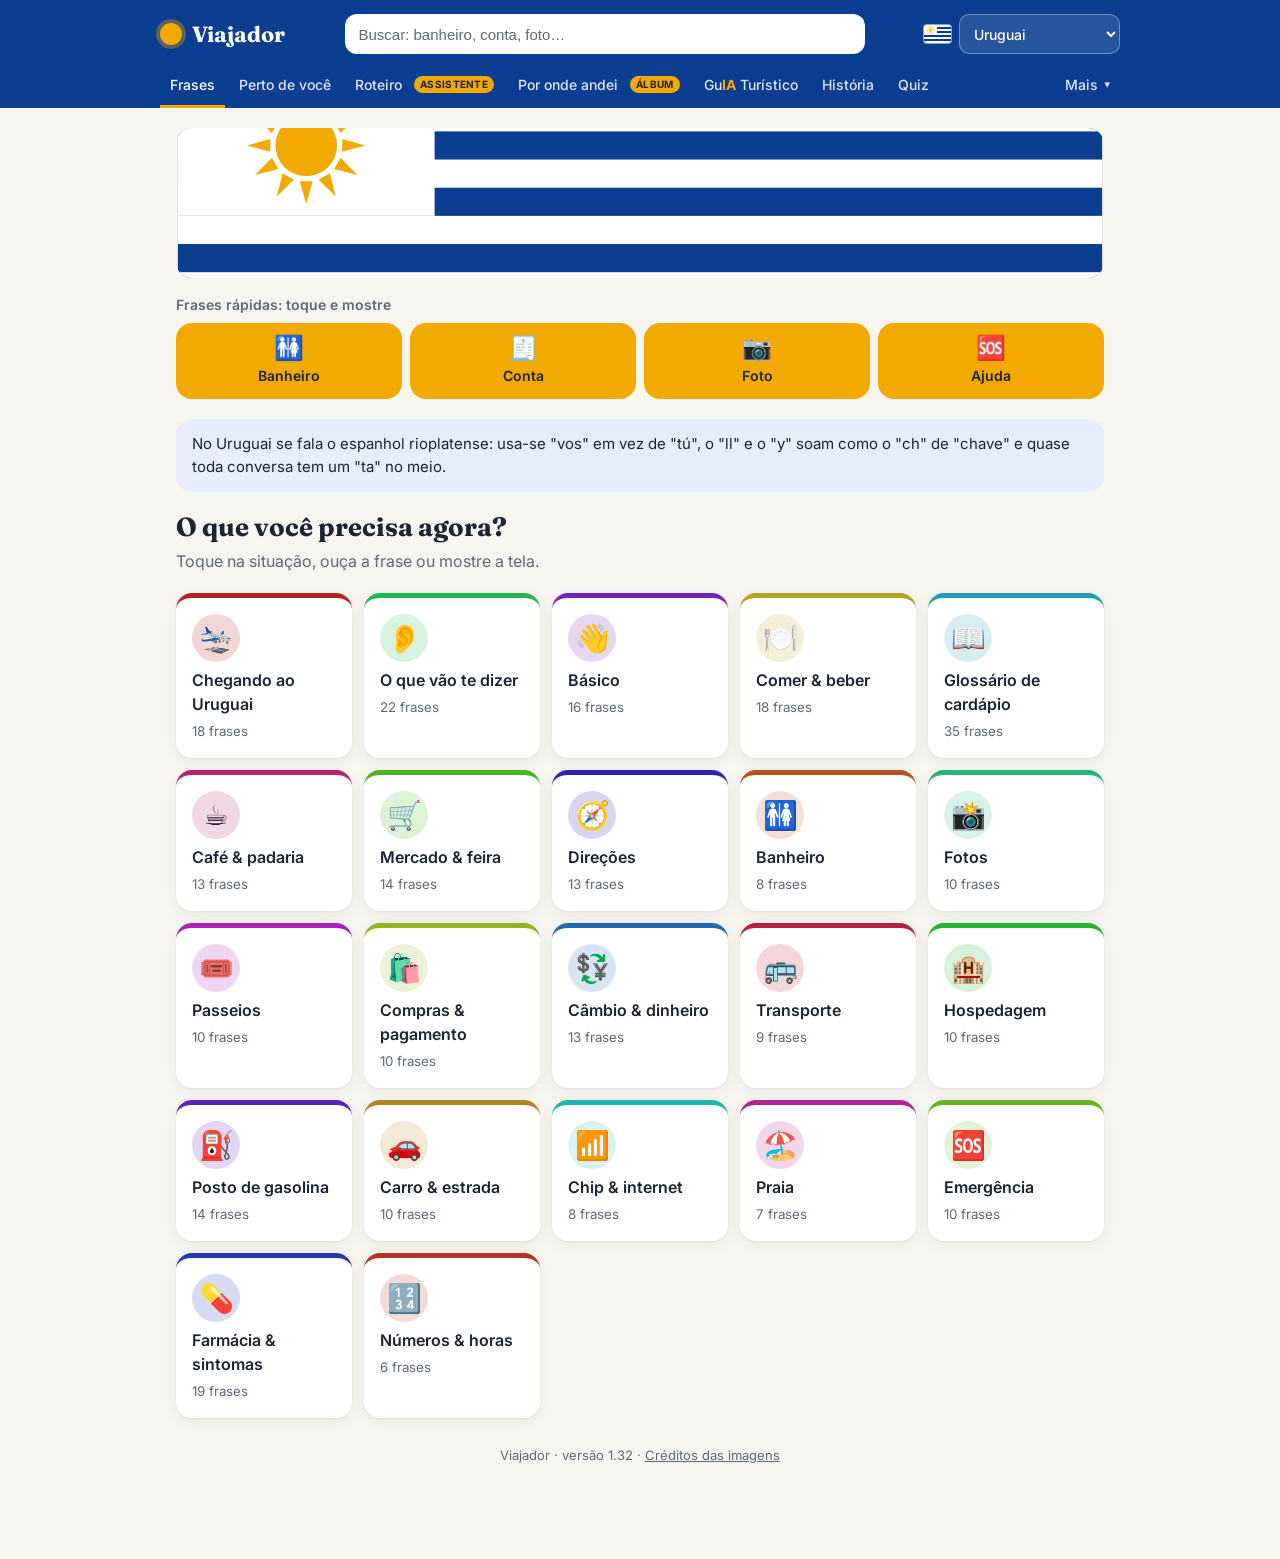
==== index.html @ 5a036b74 "Topo menor e alinhado, e bandeiras desenhadas O Windows não mostra emoji de bandeira (vira "UY"): as" ====
<!doctype html>
<html lang="pt-BR">
<head>
  <meta charset="utf-8">
  <meta name="viewport" content="width=device-width, initial-scale=1, viewport-fit=cover">
  <title>Viajador</title>
  <meta name="description" content="Guia de bolso de espanhol para brasileiros em viagem: frases, pronúncia, gírias, história e dicas por cidade.">
  <meta name="theme-color" content="#0b3d91" media="(prefers-color-scheme: light)">
  <meta name="theme-color" content="#0b2a63" media="(prefers-color-scheme: dark)">
  <link rel="manifest" href="manifest.webmanifest">
  <link rel="icon" href="icons/icon.svg" type="image/svg+xml">
  <link rel="apple-touch-icon" href="icons/apple-touch-icon.png">
  <meta name="mobile-web-app-capable" content="yes">
  <meta name="apple-mobile-web-app-capable" content="yes">
  <meta name="apple-mobile-web-app-title" content="Viajador">
  <link rel="preconnect" href="https://fonts.googleapis.com">
  <link rel="preconnect" href="https://fonts.gstatic.com" crossorigin>
  <link href="https://fonts.googleapis.com/css2?family=Fraunces:opsz,wght@9..144,600;9..144,700&family=Inter:wght@400;500;600&display=swap" rel="stylesheet">
  <link rel="stylesheet" href="styles.css">
</head>
<body>
  <a class="pular" href="#conteudo" id="pular">Pular para o conteúdo</a>
  <header class="topo" id="topo">
    <div class="topo-linha">
      <a href="#/" class="marca" aria-label="Início">
        <span class="sol" aria-hidden="true"></span>
        <span>Viajador</span>
      </a>
      <label class="busca">
        <span class="sr">Buscar frase</span>
        <input id="busca" type="search" placeholder="Buscar: banheiro, conta, foto…" autocomplete="off">
      </label>
      <label class="pais">
        <span class="pais-bandeira" id="pais-bandeira" aria-hidden="true"></span>
        <span class="sr">País</span>
        <select id="pais"></select>
      </label>
    </div>
    <!-- Abas principais; o resto fica em "Mais". No celular, a barra vai para baixo da tela e cabem oito a partir de 360 px; abaixo disso, o Quiz vai para "Mais". -->
    <nav class="abas" id="abas" aria-label="Seções">
      <a href="#/" data-aba=""><span class="aba-icone" aria-hidden="true">💬</span>Frases</a>
      <a href="#/guia" data-aba="guia"><span class="aba-icone" aria-hidden="true">📍</span><span class="aba-longo">Perto de você</span><span class="aba-curto">Perto</span></a>
      <!-- Roteiro e álbum ganham destaque: um é o assistente que monta a viagem, o outro é o álbum de figurinhas. -->
      <a href="#/roteiro" data-aba="roteiro" class="aba-destaque"><span class="aba-icone" aria-hidden="true">🗺️</span>Roteiro<span class="aba-selo">assistente</span></a>
      <a href="#/album" data-aba="album" class="aba-destaque"><span class="aba-icone" aria-hidden="true">📔</span><span class="aba-longo">Por onde andei</span><span class="aba-curto">Álbum</span><span class="aba-selo">álbum</span></a>
      <a href="#/ia" data-aba="ia"><span class="aba-icone" aria-hidden="true">✨</span><span class="aba-longo">Gu<span class="ia">IA</span> Turístico</span><span class="aba-curto">Gu<span class="ia">IA</span></span></a>
      <a href="#/historia" data-aba="historia"><span class="aba-icone" aria-hidden="true">📜</span>História</a>
      <a href="#/quiz" data-aba="quiz" class="so-largo"><span class="aba-icone" aria-hidden="true">🏆</span>Quiz</a>
      <button type="button" class="aba-mais" id="mais-botao" aria-expanded="false" aria-controls="mais"><span class="aba-icone" aria-hidden="true">☰</span>Mais<span class="aba-seta" aria-hidden="true">▾</span></button>
      <div class="mais" id="mais" hidden>
        <div class="mais-grupo">
          <p class="mais-titulo">Falar como local</p>
          <a href="#/conversas" data-aba="conversas">🗨️ Conversas</a>
          <a href="#/girias" data-aba="girias">😎 Gírias</a>
          <a href="#/ditados" data-aba="ditados">📖 Ditados</a>
          <a href="#/dicas" data-aba="dicas">🗣️ Pronúncia</a>
        </div>
        <div class="mais-grupo">
          <p class="mais-titulo">Conhecer o país</p>
          <a href="#/lugares" data-aba="lugares">🏛️ Lugares e comidas</a>
          <a href="#/origem" data-aba="origem">🧭 Origem do país</a>
          <a href="#/futebol" data-aba="futebol">⚽ Futebol</a>
          <a href="#/quiz" data-aba="quiz" class="so-estreito">🏆 Quiz</a>
        </div>
        <div class="mais-grupo">
          <p class="mais-titulo">Sua viagem</p>
          <a href="#/preparar" data-aba="preparar">🧳 Preparar</a>
          <a href="#/favoritos" data-aba="favoritos">★ Salvos</a>
        </div>
      </div>
    </nav>
  </header>

  <main id="conteudo" class="conteudo" tabindex="-1"></main>

  <div class="mostrar" id="mostrar" hidden role="dialog" aria-modal="true" aria-label="Frase em tela cheia">
    <div class="mostrar-barra">
      <button class="mostrar-btn" id="mostrar-menos" aria-label="Diminuir letra">A−</button>
      <button class="mostrar-btn" id="mostrar-mais" aria-label="Aumentar letra">A+</button>
      <button class="mostrar-btn" id="mostrar-girar" aria-label="Girar frase" aria-pressed="false"><span aria-hidden="true">⟳</span></button>
      <button class="mostrar-btn" id="mostrar-ouvir" aria-label="Ouvir frase"><span aria-hidden="true">🔊</span></button>
      <button class="mostrar-btn mostrar-fechar" id="mostrar-fechar" aria-label="Fechar"><span aria-hidden="true">×</span></button>
    </div>
    <div class="mostrar-texto" id="mostrar-texto">
      <p class="mostrar-es" id="mostrar-es" lang="es"></p>
      <p class="mostrar-pr" id="mostrar-pr"></p>
      <p class="mostrar-pt" id="mostrar-pt"></p>
    </div>
    <p class="mostrar-acesa" id="mostrar-acesa" hidden><span aria-hidden="true">🔆</span> Tela fica acesa</p>
  </div>

  <div class="aviso" id="aviso" role="status" aria-live="polite"></div>

  <!-- Ranking online. A chave publicável pode ficar aqui: as regras em supabase/ranking.sql protegem os dados. -->
  <script>window.VIAJADOR_SUPABASE = { url: "https://tmhpqmhmjxgpjudruftr.supabase.co", chave: "sb_publishable_qmWelbAPViqydfEpaUXrUA_vaeuThW1" };</script>
  <!-- Um script por país (inclua também em NUCLEO, no sw.js); o primeiro é o padrão. -->
  <script src="data/uy.js"></script>
  <script src="data/rs.js"></script>
  <script src="app.js"></script>
</body>
</html>
---- styles.css ----
:root {
  --fundo: #f7f5ef;
  --cartao: #ffffff;
  --texto: #1b2433;
  --suave: #5d6878;
  --linha: #e5e1d6;
  --celeste: #0b3d91;
  --celeste-claro: #e6eefb;
  --sol: #f2a900;
  --sol-claro: #fff4d6;
  --topo: #0b3d91;
  --borda-btn: #7d8796;
  --foco: #0b3d91;
  --sombra: 0 1px 2px rgba(20, 30, 50, .06), 0 4px 16px rgba(20, 30, 50, .06);
  --raio: 16px;
  color-scheme: light;
}
@media (prefers-color-scheme: dark) {
  :root {
    --fundo: #0f1420;
    --cartao: #182030;
    --texto: #eef1f6;
    --suave: #9aa6b8;
    --linha: #283247;
    --celeste: #8fb6ff;
    --celeste-claro: #1c2a47;
    --sol: #ffc23d;
    --sol-claro: #2e2614;
    --topo: #0b2a63;
    --borda-btn: #6f7c91;
    --foco: #ffc23d;
    --sombra: 0 1px 2px rgba(0, 0, 0, .3);
    color-scheme: dark;
  }
}

* { box-sizing: border-box; }
html { -webkit-text-size-adjust: 100%; scroll-padding-top: 130px; }
body {
  margin: 0;
  background: var(--fundo);
  color: var(--texto);
  font: 16px/1.5 Inter, system-ui, sans-serif;
}
a { color: inherit; }
button { font: inherit; color: inherit; }
.sr { position: absolute; width: 1px; height: 1px; overflow: hidden; clip: rect(0 0 0 0); }

/* Foco sempre visível; sobre o azul do topo e do "Mostrar" o anel é dourado. */
:focus-visible { outline: 3px solid var(--foco); outline-offset: 2px; }
.topo :focus-visible, .mostrar :focus-visible, .pular:focus-visible { outline-color: #ffc23d; }
.conteudo:focus-visible { outline: none; }
.pular {
  position: absolute; left: 8px; top: -80px; z-index: 20;
  background: var(--topo); color: #fff; padding: 12px 16px; border-radius: 12px;
}
.pular:focus { top: 8px; }
@media (prefers-reduced-motion: reduce) {
  * { transition: none !important; }
}

/* Topo */
.topo {
  position: sticky; top: 0; z-index: 10;
  background: var(--topo);
  color: #fff;
  padding: 12px 16px 0;
  padding-top: max(12px, env(safe-area-inset-top));
}
.topo-linha { display: flex; flex-wrap: wrap; align-items: center; justify-content: space-between; column-gap: 16px; max-width: 760px; margin: 0 auto; }
.marca { display: flex; align-items: center; gap: 10px; min-height: 44px; text-decoration: none; font: 700 22px Fraunces, Georgia, serif; }
.sol {
  width: 22px; height: 22px; border-radius: 50%;
  background: var(--sol);
  box-shadow: 0 0 0 4px rgba(242, 169, 0, .35);
}
.pais { display: flex; align-items: center; gap: 8px; }
.pais-bandeira { display: flex; }
.bandeira { width: 27px; height: 18px; border-radius: 3px; box-shadow: 0 0 0 1px rgba(255, 255, 255, .5); vertical-align: middle; }
h1 .bandeira { width: 36px; height: 24px; margin-right: 4px; vertical-align: -2px; box-shadow: 0 0 0 1px rgba(10, 20, 40, .15); }
.pais select {
  height: 40px; border: 1px solid rgba(255, 255, 255, .35); border-radius: 10px; padding: 0 10px;
  font: 500 14px Inter, system-ui, sans-serif;
  background: rgba(255, 255, 255, .12); color: #fff; cursor: pointer;
}
.pais option { background: #fff; color: #1b2433; }
.busca { display: block; order: 3; flex: 1 0 100%; margin: 4px 0 0; }
.busca input {
  width: 100%; border: 0; border-radius: 12px;
  padding: 12px 14px; font-size: 16px;
  background: #fff; color: #1b2433;
}
.busca input { min-height: 44px; }
@media (min-width: 700px) { .busca input { min-height: 40px; height: 40px; padding: 8px 14px; font-size: 15px; } }
.busca input::placeholder { color: #5d6878; opacity: 1; }
/* Abas: no PC, uma linha no topo; o menu "Mais" abre um painel com as outras seções. */
.abas {
  position: relative; display: flex; gap: 4px;
  max-width: 760px; margin: 8px auto 0;
}
.abas > a, .aba-mais {
  flex: none; display: flex; align-items: center; gap: 6px; min-height: 44px; padding: 0 12px; text-decoration: none;
  font-size: 14px; font-weight: 500; color: #dfe7f5;
  background: none; border: 0; border-bottom: 3px solid transparent; cursor: pointer;
}
.abas > a:hover, .aba-mais:hover { color: #fff; }
.abas > a.ativa, .aba-mais.ativa { color: #fff; border-color: var(--sol); }
/* "GuIA": o IA em destaque, para o I maiúsculo não ser lido como l na fonte sem serifa. */
.abas .ia { color: var(--sol); font-weight: 700; }
.abas :focus-visible { outline-offset: -3px; }
.aba-icone, .aba-curto, .abas [hidden] { display: none; }
.aba-mais { margin-left: auto; }
.aba-seta { font-size: 11px; transition: transform .15s; }
.aba-mais[aria-expanded="true"] .aba-seta { transform: rotate(180deg); }

.mais {
  position: absolute; top: calc(100% + 6px); left: 0; right: 0; z-index: 2;
  display: grid; grid-template-columns: repeat(3, 1fr); gap: 8px 16px;
  padding: 16px; border-radius: var(--raio);
  background: var(--cartao); color: var(--texto);
  box-shadow: 0 12px 40px rgba(10, 20, 40, .25);
}
.mais[hidden] { display: none; }
.mais-titulo { margin: 0 0 4px; padding: 0 10px; font-size: 12px; font-weight: 600; text-transform: uppercase; letter-spacing: .06em; color: var(--suave); }
.mais a {
  display: flex; align-items: center; gap: 8px; min-height: 44px; padding: 0 10px; border-radius: 10px;
  text-decoration: none; font-weight: 500;
}
.mais a:hover { background: var(--celeste-claro); }
.mais a.ativa { background: var(--sol-claro); box-shadow: inset 3px 0 0 var(--sol); }
.mais :focus-visible { outline-color: var(--foco); outline-offset: -3px; }

/* PC e notebook: busca na mesma linha da marca, para o topo ocupar menos altura. */
@media (min-width: 700px) {
  .busca { order: 0; flex: 1 1 auto; max-width: 420px; margin: 0; }
}

/* Celular: as abas viram uma barra fixa embaixo, ao alcance do polegar. */
@media (max-width: 699px) {
  .abas {
    position: fixed; left: 0; right: 0; bottom: 0; z-index: 10;
    max-width: none; margin: 0; gap: 0;
    padding: 4px 4px max(4px, env(safe-area-inset-bottom));
    background: var(--topo); box-shadow: 0 -2px 12px rgba(10, 20, 40, .2);
  }
  .abas > a, .aba-mais {
    flex: 1 1 0; min-width: 0; flex-direction: column; justify-content: center; gap: 2px;
    min-height: 56px; padding: 0 2px; margin: 0;
    font-size: 11px; line-height: 1.2; text-align: center;
    border-bottom: 0; border-top: 3px solid transparent;
  }
  .aba-icone { display: block; font-size: 20px; line-height: 1; }
  .aba-longo, .aba-seta { display: none; }
  .aba-curto { display: inline; }
  .mais {
    position: fixed; top: auto; bottom: calc(64px + env(safe-area-inset-bottom)); left: 8px; right: 8px;
    max-height: calc(100vh - 140px); overflow-y: auto;
    grid-template-columns: 1fr; gap: 12px;
  }
  .mais-grupo { display: grid; grid-template-columns: 1fr 1fr; gap: 2px 8px; }
  .mais-titulo { grid-column: 1 / -1; }
  .conteudo { padding-bottom: calc(96px + env(safe-area-inset-bottom)); }
  .aviso { bottom: calc(80px + env(safe-area-inset-bottom)); }
  /* Com o teclado aberto, a barra só atrapalharia. */
  body:has(input:focus, textarea:focus) .abas { display: none; }
}

/* Conteúdo */
.conteudo { max-width: 760px; margin: 0 auto; padding: 20px 16px 80px; outline: none; }
h1, h2, h3 { font-family: Fraunces, Georgia, serif; line-height: 1.2; margin: 0; }
h1 { font-size: 26px; margin-bottom: 6px; }
h2 { font-size: 20px; margin: 28px 0 12px; }
.lead { color: var(--suave); margin: 0 0 20px; }
.voltar { display: inline-flex; align-items: center; min-height: 44px; margin-bottom: 4px; color: var(--celeste); text-decoration: none; font-weight: 500; }

/* Frases rápidas */
.rapidas { margin-bottom: 20px; }
.rapidas-titulo { font-size: 14px; font-weight: 600; color: var(--suave); margin: 0 0 8px; }
.rapidas-grade { display: grid; grid-template-columns: repeat(4, 1fr); gap: 8px; }
.rapida {
  display: flex; flex-direction: column; align-items: center; justify-content: center; gap: 2px;
  min-height: 76px; padding: 8px 4px; border: 0; border-radius: var(--raio);
  background: var(--sol); color: #1b2433; font-size: 14px; font-weight: 600; cursor: pointer;
  transition: transform .15s;
}
.rapida:active { transform: scale(.97); }
.rapida .emoji { font-size: 24px; line-height: 1.2; }

.grade { display: grid; grid-template-columns: repeat(auto-fill, minmax(150px, 1fr)); gap: 12px; }
.categoria {
  display: flex; flex-direction: column; gap: 6px;
  padding: 16px; border-radius: var(--raio);
  background: var(--cartao); box-shadow: var(--sombra);
  text-decoration: none; transition: transform .15s;
}
.categoria:active { transform: scale(.97); }
.categoria .emoji { font-size: 28px; }
.categoria strong { font-weight: 600; }
.categoria small { color: var(--suave); }

.lista { display: grid; gap: 10px; }
.frase {
  background: var(--cartao); border-radius: var(--raio); box-shadow: var(--sombra);
  padding: 14px 16px;
}
.frase-es { font-size: 19px; font-weight: 600; margin: 0; }
.frase-pr {
  display: inline-block; margin: 6px 0 4px;
  background: var(--sol-claro); color: var(--texto);
  padding: 2px 8px; border-radius: 6px;
  font-size: 14px; letter-spacing: .02em;
}
.frase-pt { color: var(--suave); margin: 0; }
.frase-dica { margin: 8px 0 0; font-size: 14px; padding-left: 10px; border-left: 3px solid var(--sol); }
.frase-regioes { margin: 8px 0 0; font-size: 13px; color: var(--suave); }
.frase-acoes { display: flex; flex-wrap: wrap; gap: 8px; margin-top: 10px; }
mark { background: #ffe08a; color: #1b2433; border-radius: 3px; padding: 0 1px; }
.btn {
  border: 1px solid var(--borda-btn); background: transparent;
  border-radius: 999px; min-height: 44px; padding: 6px 14px; font-size: 14px; cursor: pointer;
  display: inline-flex; align-items: center; gap: 6px;
}
.btn:hover { background: var(--celeste-claro); }
.btn.on { background: var(--sol); border-color: var(--sol); color: #1b2433; }

.intro {
  background: var(--celeste-claro); border-radius: var(--raio);
  padding: 14px 16px; margin-bottom: 20px; font-size: 15px;
}

.tabela { display: grid; gap: 10px; }
.item { background: var(--cartao); border-radius: var(--raio); box-shadow: var(--sombra); padding: 14px 16px; }
.item h3 { font-size: 18px; }
.item p { margin: 4px 0 0; }
.item .suave { color: var(--suave); font-size: 14px; }
.check { display: flex; gap: 12px; align-items: flex-start; cursor: pointer; min-height: 44px; }
.check input { width: 22px; height: 22px; margin: 2px 0 0; flex: none; accent-color: var(--celeste); }
.check small { display: block; margin-top: 2px; }
.check input:checked + span strong { text-decoration: line-through; }
.btn-gps { min-height: 44px; }
.chat { display: grid; gap: 10px; margin-bottom: 14px; }
.chat-msg { max-width: 88%; padding: 10px 14px; border-radius: 16px; background: var(--cartao); box-shadow: var(--sombra); }
.chat-msg p { margin: 0; white-space: pre-wrap; }
.chat-msg .btn { margin-top: 8px; }
.chat-eu { justify-self: end; background: var(--celeste); color: #fff; border-bottom-right-radius: 4px; }
.chat-guia { justify-self: start; border-bottom-left-radius: 4px; }
.chat-erro { justify-self: start; background: var(--sol-claro); }
.chat-pensando p { animation: pulsar 1.2s infinite; }
@keyframes pulsar { 50% { opacity: .4; } }
.chat-sugestoes { display: flex; flex-wrap: wrap; gap: 8px; }
.chat-sugestoes .btn { min-height: 44px; text-align: left; }
.chat-entrada textarea { width: 100%; padding: 12px; font: inherit; font-size: 16px; border: 1px solid var(--borda-btn); border-radius: 12px; background: var(--cartao); color: var(--texto); resize: vertical; }
.chat-botoes { display: flex; flex-wrap: wrap; gap: 8px; margin-top: 8px; }
.chat-opcao { display: flex; gap: 8px; align-items: center; margin-top: 10px; font-size: 14px; }
@media (prefers-reduced-motion: reduce) { .chat-pensando p { animation: none; } }
.capa { display: block; width: 100%; height: auto; max-height: 150px; object-fit: cover; border-radius: var(--raio); margin-bottom: 16px; }
.heroi { margin: 0 0 14px; }
.heroi img { display: block; width: 100%; max-height: 300px; object-fit: cover; border-radius: var(--raio); background: var(--linha); }
.credito { margin: 6px 0 0; font-size: 12px; color: var(--suave); }
.credito a, .versao a { color: inherit; }
.mini { flex: none; width: 76px; height: 76px; object-fit: cover; border-radius: 12px; background: var(--linha); }
.lugar-foto { display: block; width: 100%; max-height: 190px; object-fit: cover; border-radius: 12px; margin-bottom: 10px; background: var(--linha); }
.pessoa { display: flex; gap: 12px; align-items: flex-start; }
.retrato { flex: none; width: 68px; height: 68px; object-fit: cover; object-position: top; border-radius: 50%; border: 3px solid var(--sol); background: var(--linha); }
.categoria { border-top: 5px solid var(--cor, var(--sol)); }
.categoria .emoji { display: inline-grid; place-items: center; width: 48px; height: 48px; border-radius: 50%; background: color-mix(in srgb, var(--cor, var(--sol)) 18%, transparent); }
.selo { flex: none; width: 56px; height: 56px; border-radius: 14px; }
.nivel { border-left: 6px solid var(--cor-nivel); }
.nivel-turista { --cor-nivel: #2a9d8f; }
.nivel-viajante { --cor-nivel: #2f6fd0; }
.nivel-uruguaio { --cor-nivel: #7a4a24; }
.nivel-extreme { --cor-nivel: #e4441a; }
.nivel-futebol { --cor-nivel: #2e8b3d; }
.quiz-topo { display: flex; align-items: center; gap: 10px; }
.quiz-topo .selo { width: 44px; height: 44px; }
.quiz-topo p { margin: 0; }
.quiz-barra { height: 10px; margin: 12px 0; border-radius: 999px; background: var(--linha); overflow: hidden; }
.quiz-barra span { display: block; height: 100%; background: var(--sol); transition: width .35s; }
.quiz-imagem, .quiz-revela { display: block; width: 100%; max-height: 300px; object-fit: cover; border-radius: var(--raio); margin-bottom: 14px; background: var(--linha); }
.quiz-revela { margin-top: 12px; animation: surgir .35s ease-out; }
.quiz-revela-pessoa { width: 140px; height: 140px; border-radius: 50%; object-position: top; }
.quiz-opcao.certa { animation: certo .4s ease-out; }
.quiz-opcao.errada { animation: errado .35s ease-out; }
.medalha { display: block; width: 110px; height: 110px; margin: 8px auto 12px; animation: surgir .45s ease-out; }
@keyframes surgir { from { opacity: 0; transform: scale(.9); } to { opacity: 1; transform: none; } }
@keyframes certo { 50% { transform: scale(1.03); } }
@keyframes errado { 25% { transform: translateX(-6px); } 75% { transform: translateX(6px); } }
@media (prefers-reduced-motion: reduce) { .quiz-revela, .quiz-opcao.certa, .quiz-opcao.errada, .medalha { animation: none; } }
.versao { margin-top: 28px; text-align: center; font-size: 13px; color: var(--suave); }
.ranking { margin: 8px 0 16px; padding-left: 22px; }
.ranking li { margin-bottom: 6px; }
.ranking-nivel { margin-top: 14px; font-size: 16px; }
.ranking-nome { display: block; margin: 12px 0 8px; font-weight: 600; }
.ranking-nome input { display: block; width: 100%; margin-top: 6px; padding: 12px; font-size: 16px; border: 1px solid var(--borda-btn); border-radius: 10px; background: var(--cartao); color: var(--texto); }
a.btn { text-decoration: none; }
.filtros a.btn { min-height: 44px; }
.linha-tempo { list-style: none; margin: 0; padding: 0 0 0 14px; border-left: 3px solid var(--sol); }
.linha-tempo li { margin-bottom: 16px; }
.linha-tempo p { margin: 2px 0 0; font-size: 15px; }
.linha-data { display: block; font-size: 13px; font-weight: 600; color: var(--celeste); }
.quiz-pergunta { font-size: 22px; margin: 10px 0 16px; }
.quiz-opcoes { display: grid; gap: 10px; margin-bottom: 14px; }
.quiz-opcao { min-height: 48px; padding: 10px 14px; text-align: left; border: 1px solid var(--linha); border-radius: 12px; background: var(--cartao); cursor: pointer; }
.quiz-opcao:disabled { cursor: default; color: var(--texto); }
.quiz-opcao.certa { border: 2px solid #1b7f4b; background: #dff5e8; color: #123; }
.quiz-opcao.errada { border: 2px solid #c0392b; background: #fbe4e1; color: #123; }
.filtros { display: flex; flex-wrap: wrap; gap: 8px; margin-bottom: 16px; }
.filtros .btn { min-height: 44px; }
.ver-todos { margin-top: 16px; width: 100%; justify-content: center; }
.gps-nota { color: var(--suave); font-size: 14px; margin: 8px 0 16px; }
.ponto { display: flex; gap: 12px; align-items: flex-start; text-decoration: none; }
.ponto .emoji { font-size: 26px; line-height: 1.2; }
.ponto-texto { display: flex; flex-direction: column; gap: 2px; }
.ponto-dist { font-weight: 600; color: var(--celeste); }
.historia { margin-top: 16px; }
.historia p { margin: 0 0 12px; font-size: 17px; line-height: 1.6; }
.fontes { margin: 0; padding-left: 20px; font-size: 14px; }
.fontes li { margin-bottom: 8px; }
.fontes a { color: var(--celeste); }
.item .ex { font-style: italic; font-size: 14px; color: var(--suave); }
.alerta { color: #c0392b; }
@media (prefers-color-scheme: dark) { .alerta { color: #ff8a7a; } }

.lugar { margin-bottom: 14px; }
.lugar-topo { display: flex; gap: 10px; align-items: baseline; }
.lugar .lista { margin-top: 10px; }
.lugar .frase { box-shadow: none; border: 1px solid var(--linha); }

.vazio { text-align: center; color: var(--suave); padding: 40px 0; }
.instalar { margin-top: 28px; }
.instalar p { margin: 0; color: var(--suave); font-size: 14px; }

/* Mostrar em tela cheia */
.mostrar {
  --escala: 1;
  --ajuste: 1;
  --base: clamp(32px, 9vw, 64px);
  position: fixed; inset: 0; z-index: 50;
  background: var(--topo); color: #fff;
  display: flex; flex-direction: column;
  padding: max(12px, env(safe-area-inset-top)) 16px max(12px, env(safe-area-inset-bottom));
  text-align: center;
}
.mostrar[hidden] { display: none; }
.mostrar-barra { display: flex; gap: 8px; flex: none; height: 48px; }
.mostrar-btn {
  width: 48px; height: 48px; border-radius: 50%; border: 0; padding: 0;
  background: rgba(255, 255, 255, .15); color: #fff; font-size: 18px; font-weight: 600; cursor: pointer;
}
.mostrar-btn:disabled { color: #a9bbdb; cursor: default; }
.mostrar-btn[aria-pressed="true"] { background: var(--sol); color: #1b2433; }
.mostrar-fechar { margin-left: auto; font-size: 28px; font-weight: 400; }
.mostrar-texto { flex: 1; min-height: 0; display: flex; flex-direction: column; overflow: auto; padding: 16px 8px; }
.mostrar-texto > :first-child { margin-top: auto; }
.mostrar-texto > :last-child { margin-bottom: auto; }
.mostrar-es {
  font: 700 calc(var(--base) * var(--escala) * var(--ajuste))/1.15 Fraunces, Georgia, serif;
  margin: 0; overflow-wrap: anywhere;
}
.mostrar-pr { margin: 20px 0 0; font-size: 18px; color: #ffe08a; }
.mostrar-pr:empty { display: none; }
.mostrar-pt { color: #dfe7f5; margin: 8px 0 0; font-size: 18px; }
.mostrar-acesa { flex: none; margin: 0; font-size: 14px; color: #dfe7f5; }

/* Girada: quem está à frente lê com o celular deitado, sem depender da rotação do sistema. */
.mostrar.girada { --base: clamp(32px, 9vh, 72px); }
.mostrar.girada .mostrar-texto {
  position: absolute; top: 50%; left: 50%; flex: none;
  width: calc(100vh - 144px); width: calc(100dvh - 144px);
  height: calc(100vw - 32px);
  transform: translate(-50%, -50%) rotate(90deg);
}
.mostrar.girada .mostrar-acesa { position: absolute; left: 0; right: 0; bottom: 12px; }

.aviso {
  position: fixed; left: 50%; bottom: 24px; transform: translateX(-50%) translateY(40px);
  background: var(--texto); color: var(--fundo);
  padding: 10px 16px; border-radius: 999px; font-size: 14px;
  opacity: 0; transition: .2s; pointer-events: none;
}
.aviso.visivel { opacity: 1; transform: translateX(-50%); }

/* Roteiro */
.roteiro-dias { display: flex; align-items: center; gap: 12px; margin: 8px 0 16px; }
.roteiro-dias strong { min-width: 64px; text-align: center; }
.roteiro-lista { list-style: none; padding: 0; margin: 8px 0 0; display: grid; gap: 14px; }
.roteiro-item .suave { margin: 4px 0 0; }
.roteiro-dia h2 { margin-top: 0; }
.etiqueta-roteiro { display: inline-block; margin-left: 4px; padding: 2px 8px; border-radius: 999px; font-size: 12px; font-weight: 600; background: var(--celeste-claro); color: var(--texto); vertical-align: middle; }
.etiqueta-roteiro.obrig { background: var(--sol); color: #1b2433; }
.roteiro-turno { margin-top: 14px; }
.roteiro-turno h3 { margin: 0 0 6px; font-size: 14px; text-transform: uppercase; letter-spacing: .04em; color: var(--celeste); }
.roteiro-item .etiqueta-roteiro { margin: 4px 4px 0 0; }
.roteiro-item strong { margin-right: 4px; }
.roteiro-estrada { font-size: 14px; padding: 8px 10px; border-radius: 10px; background: var(--celeste-claro); }
.roteiro-b { margin: 6px 0 0; font-size: 14px; }

/* Quero ir / Já fui */
.lugar-acoes { margin-top: 8px; }
.ponto-perto { margin: -4px 0 8px; font-size: 14px; display: flex; align-items: center; gap: 8px; flex-wrap: wrap; }
.roteiro-modos { margin-bottom: 4px; }
.roteiro-fora { margin-top: 16px; }
.roteiro-fora summary { cursor: pointer; font-weight: 600; min-height: 44px; display: flex; align-items: center; }

/* Álbum "Por onde andei" */
.album-barra { display: grid; grid-template-columns: minmax(90px, auto) 1fr auto; gap: 10px; align-items: center; margin: 10px 0; }
.album-rotulo { font-weight: 600; }
.album-rotulo small { display: block; font-weight: 400; font-size: 12px; color: var(--suave, #5b6475); }
.album-trilho { height: 10px; border-radius: 999px; background: var(--celeste-claro); overflow: hidden; }
.album-trilho > span { display: block; height: 100%; background: var(--sol); border-radius: inherit; }
.album-num { font-variant-numeric: tabular-nums; font-size: 14px; }
.album-mapa { display: grid; grid-template-columns: repeat(4, 1fr); grid-auto-rows: 64px; gap: 6px; margin: 14px 0; }
.album-peca { display: flex; flex-direction: column; justify-content: center; padding: 6px 8px; border-radius: 12px; text-decoration: none; color: var(--texto);
  background: color-mix(in srgb, var(--sol) calc(var(--p) * 1%), var(--celeste-claro)); border: 1px dashed color-mix(in srgb, var(--texto) 25%, transparent); }
.album-peca { min-width: 0; }
.album-peca span { font-size: 11px; line-height: 1.2; overflow-wrap: anywhere; hyphens: auto; }
.album-peca strong { font-size: 15px; }
.album-regiao { align-items: center; }
.anel { flex: none; width: 52px; height: 52px; border-radius: 50%; display: grid; place-items: center;
  background: conic-gradient(var(--sol) calc(var(--p) * 1%), var(--celeste-claro) 0); }
.anel span { width: 40px; height: 40px; border-radius: 50%; display: grid; place-items: center; background: var(--fundo, #fff); font-size: 12px; font-weight: 600; }
.album-carimbo { margin: 10px 0; padding: 10px 12px; border-radius: 12px; border: 2px dashed var(--sol); background: var(--sol-claro); }
.album-carimbo .suave { display: block; margin-top: 2px; }
.album-figurinhas { display: grid; grid-template-columns: repeat(auto-fill, minmax(140px, 1fr)); gap: 10px; margin-top: 14px; }
.figurinha { display: flex; flex-direction: column; gap: 4px; padding: 10px; border-radius: 14px; border: 2px dashed color-mix(in srgb, var(--texto) 30%, transparent); background: var(--celeste-claro); filter: grayscale(1); opacity: .75; }
.figurinha.colada { border-style: solid; border-color: var(--sol); background: var(--sol-claro); filter: none; opacity: 1; }
.figurinha-icone { font-size: 32px; }
.figurinha strong { font-size: 14px; line-height: 1.25; }
.figurinha small { font-size: 12px; }
.figurinha .btn { margin-top: auto; }
.figurinha-link { font-size: 13px; color: var(--celeste); }

/* Destaque do Roteiro (assistente) e do álbum: etiqueta no computador, ícone dourado no celular, selo no topo da tela. */
.aba-selo { display: inline-block; margin-left: 6px; padding: 1px 6px; border-radius: 999px; background: var(--sol); color: #1b2433;
  font-size: 10px; font-weight: 700; letter-spacing: .03em; text-transform: uppercase; vertical-align: middle; }
@media (max-width: 699px) {
  .aba-selo { display: none; }
  .aba-destaque .aba-icone { padding: 3px 8px; border-radius: 999px; background: var(--sol); }
}
.kicker { display: inline-flex; align-items: center; gap: 6px; margin: 0 0 6px; padding: 3px 10px; border-radius: 999px;
  background: var(--sol-claro); border: 1px solid var(--sol); font-size: 12px; font-weight: 700; letter-spacing: .04em; text-transform: uppercase; }
@media (max-width: 420px) { .album-peca { padding: 5px; } .album-peca span { font-size: 10px; } .album-peca strong { font-size: 13px; } }

/* Quiz: na barra a partir de 360 px; em telas menores, oito abas ficariam com menos de 44 px e ele vai para "Mais". */
.mais a.so-estreito { display: none; }
@media (max-width: 359px) {
  .abas > a.so-largo { display: none; }
  .mais a.so-estreito:not([hidden]) { display: flex; }
}

/* PC: topo, abas e conteúdo com a mesma largura, para tudo ficar alinhado. Em telas largas há espaço para as etiquetas;
   em telas médias, nomes curtos e destaque só na cor. */
@media (min-width: 700px) {
  .abas > a, .aba-mais { padding: 0 10px; }
}
@media (min-width: 1024px) {
  .topo-linha, .abas, .conteudo { max-width: 960px; }
  .busca { max-width: 520px; }
}
@media (min-width: 700px) and (max-width: 1023px) {
  .aba-selo, .abas .aba-longo { display: none; }
  .abas .aba-curto { display: inline; }
  .abas > a.aba-destaque { color: var(--sol); }
  .abas > a.aba-destaque.ativa { color: #fff; }
}
/* Celular: o seletor de país cabe na mesma linha da marca. */
@media (max-width: 699px) {
  .pais { gap: 6px; }
  .pais select { max-width: 150px; height: 36px; padding: 0 6px; }
}
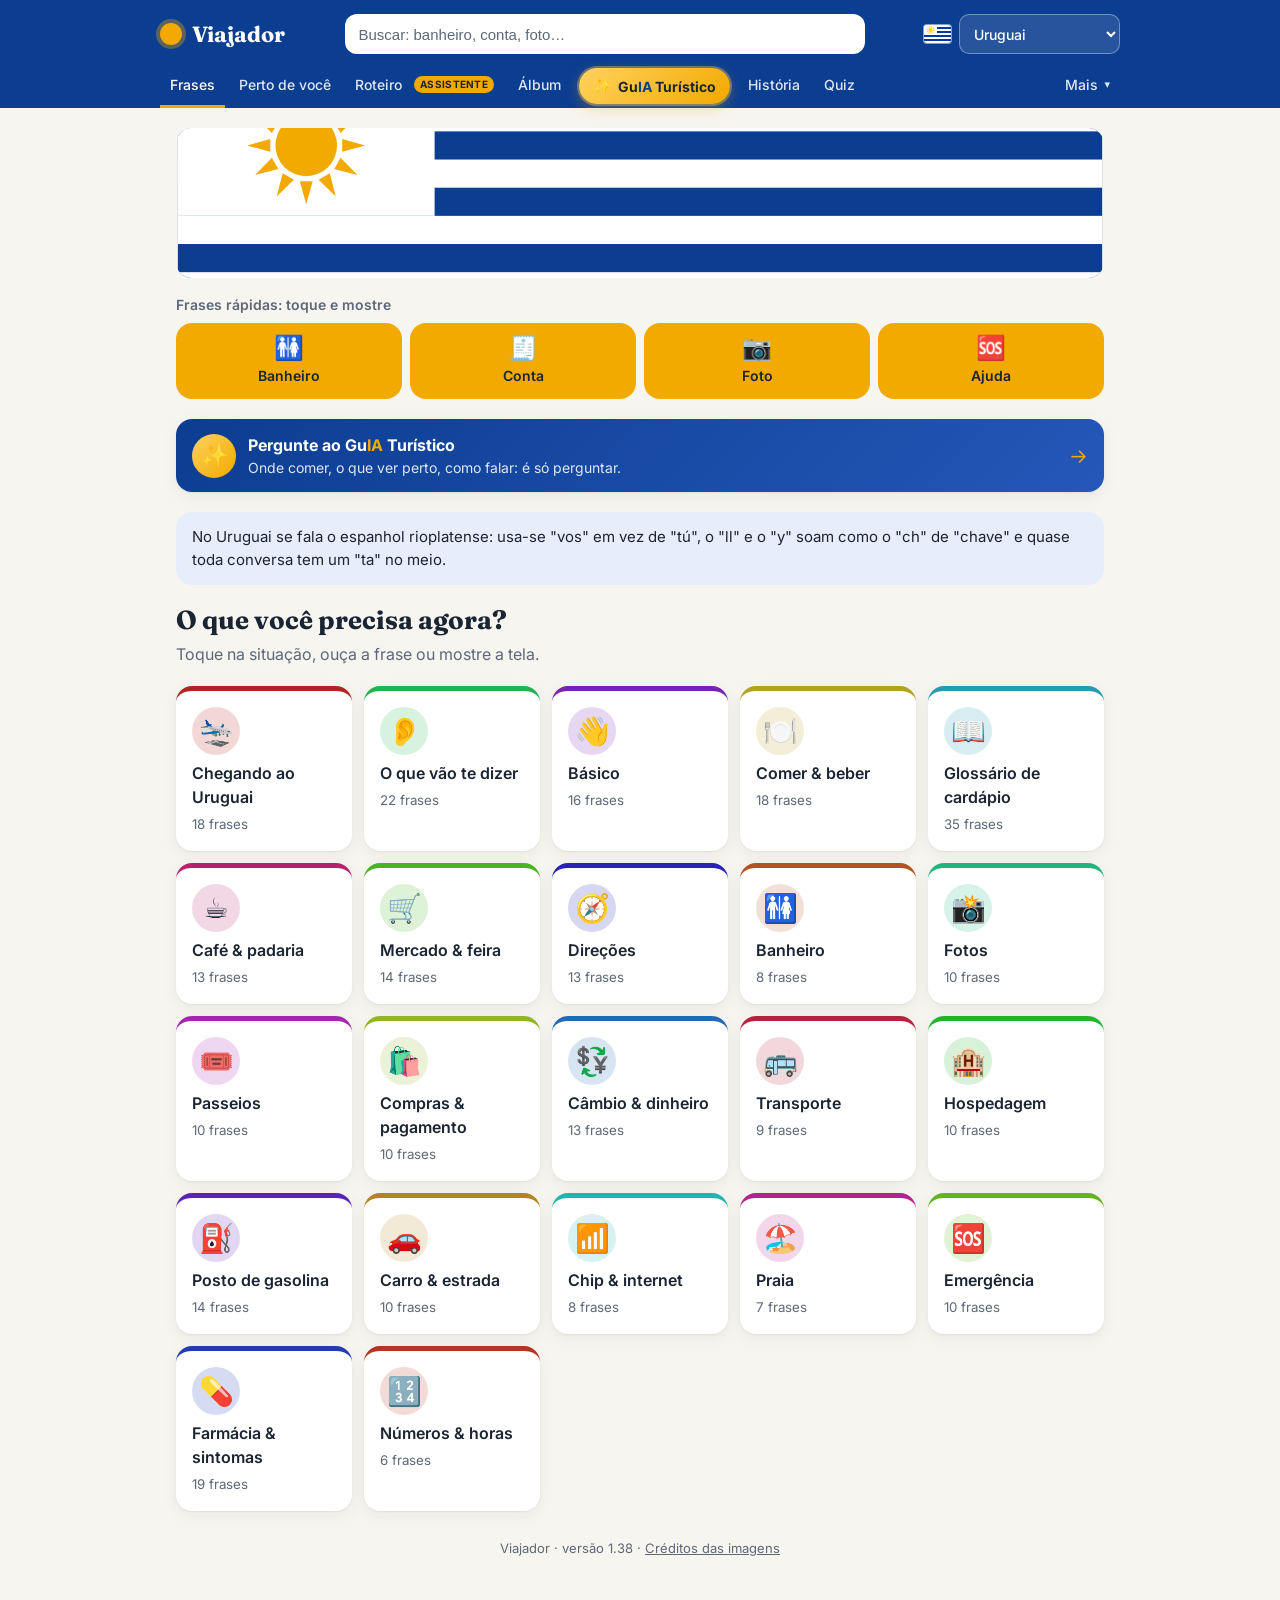
==== commit c8316b1e: "GuIA em destaque, aba Álbum, troca de lugar no roteiro e Ajustar que não fecha - GuIA: botão dourado" ====
--- a/index.html
+++ b/index.html
@@ -42,8 +42,8 @@
       <a href="#/guia" data-aba="guia"><span class="aba-icone" aria-hidden="true">📍</span><span class="aba-longo">Perto de você</span><span class="aba-curto">Perto</span></a>
       <!-- Roteiro e álbum ganham destaque: um é o assistente que monta a viagem, o outro é o álbum de figurinhas. -->
       <a href="#/roteiro" data-aba="roteiro" class="aba-destaque"><span class="aba-icone" aria-hidden="true">🗺️</span>Roteiro<span class="aba-selo">assistente</span></a>
-      <a href="#/album" data-aba="album" class="aba-destaque"><span class="aba-icone" aria-hidden="true">📔</span><span class="aba-longo">Por onde andei</span><span class="aba-curto">Álbum</span><span class="aba-selo">álbum</span></a>
-      <a href="#/ia" data-aba="ia"><span class="aba-icone" aria-hidden="true">✨</span><span class="aba-longo">Gu<span class="ia">IA</span> Turístico</span><span class="aba-curto">Gu<span class="ia">IA</span></span></a>
+      <a href="#/album" data-aba="album" class="aba-destaque"><span class="aba-icone" aria-hidden="true">📔</span>Álbum</a>
+      <a href="#/ia" data-aba="ia" class="aba-ia"><span class="aba-icone" aria-hidden="true">✨</span><span class="aba-longo">Gu<span class="ia">IA</span> Turístico</span><span class="aba-curto">Gu<span class="ia">IA</span></span></a>
       <a href="#/historia" data-aba="historia"><span class="aba-icone" aria-hidden="true">📜</span>História</a>
       <a href="#/quiz" data-aba="quiz" class="so-largo"><span class="aba-icone" aria-hidden="true">🏆</span>Quiz</a>
       <button type="button" class="aba-mais" id="mais-botao" aria-expanded="false" aria-controls="mais"><span class="aba-icone" aria-hidden="true">☰</span>Mais<span class="aba-seta" aria-hidden="true">▾</span></button>
--- a/styles.css
+++ b/styles.css
@@ -273,9 +273,54 @@
 .nivel-futebol { --cor-nivel: #2e8b3d; }
 .quiz-topo { display: flex; align-items: center; gap: 10px; }
 .quiz-topo .selo { width: 44px; height: 44px; }
-.quiz-topo p { margin: 0; }
-.quiz-barra { height: 10px; margin: 12px 0; border-radius: 999px; background: var(--linha); overflow: hidden; }
-.quiz-barra span { display: block; height: 100%; background: var(--sol); transition: width .35s; }
+.quiz-topo p { margin: 0; line-height: 1.3; }
+.quiz-topo .suave { font-size: 14px; color: var(--suave); }
+.quiz-placar { margin-left: auto !important; text-align: right; font-size: 14px; color: var(--suave); }
+.quiz-acertos { font: 700 22px Fraunces, Georgia, serif; color: var(--texto); }
+.quiz-seguidas { font-weight: 600; color: #b55a00; }
+/* Uma casa por pergunta: verde acertou, vermelho errou, contorno na atual. */
+.quiz-segmentos { list-style: none; display: flex; gap: 4px; margin: 12px 0 4px; padding: 0; }
+.quiz-segmentos li { flex: 1; height: 8px; border-radius: 999px; background: var(--linha); transition: background .25s; }
+.quiz-segmentos li.atual { background: var(--sol); }
+.quiz-segmentos li.certa { background: #1b7f4b; }
+.quiz-segmentos li.errada { background: #c0392b; }
+.quiz-opcao { display: flex; align-items: center; gap: 12px; width: 100%; font-size: 16px; }
+.quiz-opcao:not(:disabled):hover { border-color: var(--celeste); }
+.quiz-letra {
+  flex: none; display: grid; place-items: center; width: 28px; height: 28px; border-radius: 8px;
+  background: var(--celeste-claro); color: var(--celeste); font-size: 14px; font-weight: 700;
+}
+.quiz-texto { flex: 1; min-width: 0; }
+.quiz-marca { flex: none; font-weight: 700; font-size: 18px; }
+.quiz-marca.certa { color: #1b7f4b; }
+.quiz-marca.errada { color: #c0392b; }
+.quiz-opcao.certa .quiz-letra { background: #1b7f4b; color: #fff; }
+.quiz-opcao.errada .quiz-letra { background: #c0392b; color: #fff; }
+.quiz-opcao.apagada { opacity: .6; }
+.quiz-retorno { margin: 0 0 4px; padding: 12px 14px; border-radius: 12px; border-left: 4px solid; animation: surgir .25s ease-out; }
+.quiz-retorno p { margin: 6px 0 0; }
+.quiz-retorno > strong { font-size: 17px; }
+.quiz-retorno.certa { background: #dff5e8; border-color: #1b7f4b; color: #123; }
+.quiz-retorno.errada { background: #fbe4e1; border-color: #c0392b; color: #123; }
+.btn-principal { min-height: 52px; background: var(--sol); border-color: var(--sol); color: #1b2433; font-size: 16px; font-weight: 600; }
+.btn-principal:hover { background: #ffc23d; }
+#quiz-proxima { scroll-margin-bottom: 96px; } /* acima da barra de abas */
+.quiz-resultado { text-align: center; }
+.quiz-resultado h1 { font-size: 34px; }
+.quiz-resultado .lead { margin-bottom: 8px; }
+.quiz-resultado .quiz-segmentos { max-width: 320px; margin: 8px auto 12px; }
+.recorde { display: inline-block; padding: 2px 10px; border-radius: 999px; background: var(--sol-claro); color: var(--texto); font-weight: 600; font-size: 13px; }
+.quiz-revisao { margin-top: 20px; }
+.quiz-revisao summary { cursor: pointer; font-weight: 600; min-height: 44px; display: flex; align-items: center; }
+.quiz-revisao ol { margin: 4px 0 0; padding-left: 20px; }
+.quiz-revisao li { margin-bottom: 14px; }
+.quiz-revisao li p { margin: 4px 0 0; }
+.nivel-progresso { display: block; height: 6px; margin: 8px 0 4px; border-radius: 999px; background: var(--linha); overflow: hidden; }
+.nivel-progresso span { display: block; height: 100%; background: var(--cor-nivel, var(--sol)); }
+.nivel-info { font-size: 13px; color: var(--suave); }
+.nivel-info .recorde { margin-left: 2px; }
+@media (prefers-reduced-motion: reduce) { .quiz-retorno { animation: none; } }
+@media (prefers-color-scheme: dark) { .quiz-seguidas { color: var(--sol); } }
 .quiz-imagem, .quiz-revela { display: block; width: 100%; max-height: 300px; object-fit: cover; border-radius: var(--raio); margin-bottom: 14px; background: var(--linha); }
 .quiz-revela { margin-top: 12px; animation: surgir .35s ease-out; }
 .quiz-revela-pessoa { width: 140px; height: 140px; border-radius: 50%; object-position: top; }
@@ -395,6 +440,63 @@
 .roteiro-estrada { font-size: 14px; padding: 8px 10px; border-radius: 10px; background: var(--celeste-claro); }
 .roteiro-b { margin: 6px 0 0; font-size: 14px; }
 
+/* Roteiro enxuto: um lugar por linha; dica, plano B e botões abrem ao tocar. */
+.roteiro-ajustes, .roteiro-salvos { margin: 4px 0 12px; padding: 0 16px; }
+.roteiro-ajustes > summary, .roteiro-salvos > summary {
+  display: flex; align-items: center; gap: 12px; min-height: 48px; cursor: pointer; font-weight: 600; list-style: none;
+}
+.roteiro-ajustes > summary::-webkit-details-marker, .roteiro-salvos > summary::-webkit-details-marker,
+.roteiro-lugar summary::-webkit-details-marker { display: none; }
+.roteiro-resumo { flex: 1; min-width: 0; }
+.roteiro-ajustar { color: var(--celeste); font-size: 14px; flex: none; }
+.roteiro-ajustes[open] .roteiro-ajustar { visibility: hidden; }
+.roteiro-ajustes[open] { padding-bottom: 4px; }
+.roteiro-barra { display: flex; flex-wrap: wrap; gap: 8px; }
+.roteiro-barra .btn { min-height: 44px; }
+.roteiro-dia .roteiro-lista { gap: 0; margin-top: 0; }
+.roteiro-lugar { display: flex; align-items: flex-start; gap: 4px; border-bottom: 1px solid var(--linha); }
+.roteiro-lugar:last-child { border-bottom: 0; }
+.roteiro-lugar details { flex: 1; min-width: 0; }
+.roteiro-lugar summary { display: flex; align-items: center; gap: 8px; min-height: 48px; cursor: pointer; list-style: none; }
+.roteiro-nome { flex: 1; min-width: 0; font-weight: 600; }
+.roteiro-tempo { flex: none; font-size: 14px; color: var(--suave); }
+.roteiro-lugar summary::after {
+  content: ""; flex: none; width: 8px; height: 8px; margin: 0 4px 4px;
+  border-right: 2px solid var(--suave); border-bottom: 2px solid var(--suave); transform: rotate(45deg); transition: transform .15s;
+}
+.roteiro-lugar details[open] > summary::after { transform: rotate(-135deg); margin-bottom: -4px; }
+.estrela-obrig { color: #b07a00; }
+.roteiro-mais { padding: 0 0 12px; }
+.roteiro-mais .lugar-acoes { margin-top: 8px; }
+.roteiro-dia .roteiro-item:not(.roteiro-lugar) { padding: 10px 0; }
+.roteiro-dia .roteiro-estrada { margin: 6px 0; padding: 8px 10px; }
+.btn-tirar {
+  flex: none; width: 44px; height: 48px; border: 0; background: none; cursor: pointer;
+  color: var(--suave); font-size: 16px; border-radius: 10px;
+}
+.btn-tirar:hover { background: var(--celeste-claro); color: var(--texto); }
+.roteiro-trocar { margin-top: 8px; border-radius: 12px; background: var(--celeste-claro); }
+.roteiro-trocar > summary { display: flex; align-items: center; gap: 6px; min-height: 44px; padding: 0 12px; cursor: pointer; font-weight: 600; font-size: 14px; color: var(--celeste); }
+.roteiro-trocar > p { margin: 0; padding: 0 12px; font-size: 13px; }
+.roteiro-opcoes { list-style: none; margin: 4px 0 0; padding: 0 6px 6px; }
+.roteiro-opcao {
+  display: flex; flex-direction: column; align-items: flex-start; gap: 2px; width: 100%; min-height: 48px; padding: 6px 8px;
+  border: 0; border-radius: 10px; background: none; color: var(--texto); font: inherit; text-align: left; cursor: pointer;
+}
+.roteiro-opcao:hover { background: var(--cartao); }
+.roteiro-opcao small { color: var(--suave); font-size: 13px; }
+.etiqueta-troca { display: inline-block; padding: 0 6px; border-radius: 999px; background: var(--celeste-claro); color: var(--celeste); font-size: 11px; font-weight: 700; vertical-align: middle; }
+.roteiro-aviso { margin: 0 0 12px; }
+.link-btn { border: 0; background: none; padding: 0 2px; min-height: 44px; font: inherit; font-weight: 600; color: var(--celeste); text-decoration: underline; cursor: pointer; }
+.roteiro-salvos-lista { list-style: none; margin: 0; padding: 0 0 8px; }
+.roteiro-salvos-lista li { display: flex; align-items: center; gap: 4px; border-top: 1px solid var(--linha); }
+.roteiro-abrir {
+  flex: 1; min-width: 0; min-height: 52px; padding: 6px 0; border: 0; background: none; cursor: pointer;
+  text-align: left; font-weight: 600; display: flex; flex-direction: column; justify-content: center;
+}
+.roteiro-abrir small { font-weight: 400; color: var(--suave); }
+@media (prefers-color-scheme: dark) { .estrela-obrig { color: var(--sol); } }
+
 /* Quero ir / Já fui */
 .lugar-acoes { margin-top: 8px; }
 .ponto-perto { margin: -4px 0 8px; font-size: 14px; display: flex; align-items: center; gap: 8px; flex-wrap: wrap; }
@@ -402,33 +504,213 @@
 .roteiro-fora { margin-top: 16px; }
 .roteiro-fora summary { cursor: pointer; font-weight: 600; min-height: 44px; display: flex; align-items: center; }
 
-/* Álbum "Por onde andei" */
+/* Álbum "Por onde andei": capa, páginas de papel e figurinhas, no espírito dos álbuns de banca. */
 .album-barra { display: grid; grid-template-columns: minmax(90px, auto) 1fr auto; gap: 10px; align-items: center; margin: 10px 0; }
 .album-rotulo { font-weight: 600; }
 .album-rotulo small { display: block; font-weight: 400; font-size: 12px; color: var(--suave, #5b6475); }
 .album-trilho { height: 10px; border-radius: 999px; background: var(--celeste-claro); overflow: hidden; }
-.album-trilho > span { display: block; height: 100%; background: var(--sol); border-radius: inherit; }
+.album-trilho > span { display: block; height: 100%; background: var(--sol); border-radius: inherit; transition: width .6s ease; }
 .album-num { font-variant-numeric: tabular-nums; font-size: 14px; }
-.album-mapa { display: grid; grid-template-columns: repeat(4, 1fr); grid-auto-rows: 64px; gap: 6px; margin: 14px 0; }
-.album-peca { display: flex; flex-direction: column; justify-content: center; padding: 6px 8px; border-radius: 12px; text-decoration: none; color: var(--texto);
-  background: color-mix(in srgb, var(--sol) calc(var(--p) * 1%), var(--celeste-claro)); border: 1px dashed color-mix(in srgb, var(--texto) 25%, transparent); }
-.album-peca { min-width: 0; }
-.album-peca span { font-size: 11px; line-height: 1.2; overflow-wrap: anywhere; hyphens: auto; }
-.album-peca strong { font-size: 15px; }
-.album-regiao { align-items: center; }
-.anel { flex: none; width: 52px; height: 52px; border-radius: 50%; display: grid; place-items: center;
-  background: conic-gradient(var(--sol) calc(var(--p) * 1%), var(--celeste-claro) 0); }
-.anel span { width: 40px; height: 40px; border-radius: 50%; display: grid; place-items: center; background: var(--fundo, #fff); font-size: 12px; font-weight: 600; }
-.album-carimbo { margin: 10px 0; padding: 10px 12px; border-radius: 12px; border: 2px dashed var(--sol); background: var(--sol-claro); }
-.album-carimbo .suave { display: block; margin-top: 2px; }
-.album-figurinhas { display: grid; grid-template-columns: repeat(auto-fill, minmax(140px, 1fr)); gap: 10px; margin-top: 14px; }
-.figurinha { display: flex; flex-direction: column; gap: 4px; padding: 10px; border-radius: 14px; border: 2px dashed color-mix(in srgb, var(--texto) 30%, transparent); background: var(--celeste-claro); filter: grayscale(1); opacity: .75; }
-.figurinha.colada { border-style: solid; border-color: var(--sol); background: var(--sol-claro); filter: none; opacity: 1; }
-.figurinha-icone { font-size: 32px; }
-.figurinha strong { font-size: 14px; line-height: 1.25; }
-.figurinha small { font-size: 12px; }
-.figurinha .btn { margin-top: auto; }
+
+/* Capa */
+.album-capa {
+  position: relative; overflow: hidden; display: grid; justify-items: center; gap: 4px; text-align: center;
+  margin-bottom: 16px; padding: 28px 20px 24px; border-radius: 20px; color: #fff;
+  background:
+    radial-gradient(circle at 15% 20%, rgba(255, 255, 255, .14) 0 2px, transparent 3px) 0 0 / 34px 34px,
+    linear-gradient(150deg, var(--topo), #072456 70%);
+  box-shadow: inset 0 0 0 6px rgba(255, 255, 255, .08), var(--sombra);
+}
+.album-capa::before { /* lombada */
+  content: ""; position: absolute; inset: 0 auto 0 0; width: 14px;
+  background: linear-gradient(90deg, rgba(0, 0, 0, .35), rgba(255, 255, 255, .08) 60%, transparent);
+}
+.capa-texto { display: grid; justify-items: center; gap: 4px; }
+.capa-pct { margin: 4px 0 0; font-size: 14px; opacity: .9; }
+.capa-pct strong { font: 700 20px Fraunces, Georgia, serif; color: #ffd166; }
+/* Mapa: o contorno se enche com a bandeira; os alfinetes mostram cada cidade ou região. */
+.capa-mapa { width: min(240px, 70vw); height: auto; overflow: visible; }
+.mapa-sombra { fill: rgba(0, 0, 0, .35); transform: translate(4px, 6px); }
+.mapa-borda { fill: none; stroke: #fff; stroke-width: 3; stroke-linejoin: round; }
+.mapa-nivel { transform-box: fill-box; transform-origin: 50% 100%; animation: encher 1.4s cubic-bezier(.3, .8, .3, 1) .2s both; }
+.pino circle { fill: color-mix(in srgb, var(--sol) calc(var(--p) * 1%), #fff); stroke: #0b2a63; stroke-width: 3; transition: transform .2s ease; transform-box: fill-box; transform-origin: center; }
+.pino.completo circle { fill: var(--sol); }
+.pino path { fill: none; stroke: #0b2a63; stroke-width: 2.5; stroke-linecap: round; stroke-linejoin: round; pointer-events: none; }
+.pino:hover circle { transform: scale(1.3); }
+@media (min-width: 640px) {
+  .album-capa.com-mapa { grid-template-columns: auto 1fr; justify-items: start; align-items: center; gap: 8px 28px; padding: 24px 32px; text-align: left; }
+  .album-capa.com-mapa .capa-texto { justify-items: start; }
+  .album-capa.com-mapa .capa-mapa { width: 230px; }
+}
+.capa-kicker { margin: 6px 0 0; font-size: 12px; font-weight: 700; letter-spacing: .14em; text-transform: uppercase; color: #ffd166; }
+.album-capa h1 {
+  margin: 0; font-size: clamp(30px, 7vw, 44px);
+  background: linear-gradient(100deg, #fff 40%, #ffe7a3 50%, #fff 60%) 0 0 / 250% 100%; -webkit-background-clip: text; background-clip: text; color: transparent;
+  animation: capa-brilho 3.5s ease-in-out 1 .3s;
+}
+.capa-sub { margin: 0; opacity: .85; }
+.capa-selo {
+  position: absolute; top: 14px; right: 14px; margin: 0; width: 76px; height: 76px; border-radius: 50%;
+  display: grid; place-content: center; text-align: center; line-height: 1.05;
+  background: var(--sol); color: #1b2433; transform: rotate(10deg);
+  box-shadow: 0 0 0 4px rgba(255, 255, 255, .25), 0 4px 10px rgba(0, 0, 0, .3);
+}
+.capa-selo strong { font: 700 26px Fraunces, Georgia, serif; }
+.capa-selo small { font-size: 11px; font-weight: 600; }
+.capa-abrir { margin-top: 12px; background: #fff; color: #0b2a63; border-color: #fff; font-weight: 600; min-height: 44px; }
+.capa-abrir:hover { background: #ffe7a3; }
+@media (max-width: 420px) { .album-capa:not(.com-mapa) { padding-top: 96px; } .capa-selo { width: 64px; height: 64px; } .capa-selo strong { font-size: 22px; } }
+
+/* Índice de páginas */
+.album-indice { display: grid; grid-template-columns: repeat(auto-fill, minmax(160px, 1fr)); gap: 12px; }
+.miniatura {
+  position: relative; display: flex; flex-direction: column; gap: 6px; min-height: 120px; padding: 12px 12px 10px 18px;
+  border-radius: 6px 14px 14px 6px; text-decoration: none; color: var(--texto); background: var(--cartao); box-shadow: var(--sombra);
+  transition: transform .2s ease, box-shadow .2s ease;
+}
+.mini-foto { display: block; height: 78px; margin: -12px -12px 4px -18px; border-radius: 6px 14px 0 0; overflow: hidden; background: var(--celeste-claro); }
+.mini-foto img { width: 100%; height: 100%; object-fit: cover; filter: grayscale(calc(1 - var(--p) / 100)); transition: filter .4s ease, transform .4s ease; }
+.miniatura:hover .mini-foto img { transform: scale(1.06); }
+.miniatura::before { content: ""; position: absolute; inset: 0 auto 0 0; width: 6px; border-radius: 6px 0 0 6px; background: var(--topo); }
+.miniatura:hover { transform: translateY(-3px) rotate(-.6deg); box-shadow: 0 10px 24px rgba(20, 30, 50, .15); }
+.miniatura.completa::after { content: "✓"; position: absolute; top: 8px; right: 10px; width: 24px; height: 24px; border-radius: 50%;
+  display: grid; place-items: center; background: var(--sol); color: #1b2433; font-weight: 700; font-size: 13px; }
+.mini-num { font: 700 12px Inter, system-ui, sans-serif; color: var(--suave); letter-spacing: .06em; }
+.mini-num::before { content: "Pág. "; }
+.miniatura strong { font-family: Fraunces, Georgia, serif; line-height: 1.2; }
+.mini-slots { display: flex; flex-wrap: wrap; gap: 3px; margin-top: auto; }
+.mini-slots i { width: 12px; height: 16px; border-radius: 2px; border: 1px dashed color-mix(in srgb, var(--texto) 35%, transparent); }
+.mini-slots i.on { border: 0; background: var(--sol); box-shadow: 0 1px 2px rgba(0, 0, 0, .25); }
+
+/* Página */
+.album-pagina {
+  position: relative; padding: 18px 16px 16px; border-radius: 6px 18px 18px 6px;
+  background:
+    repeating-linear-gradient(0deg, transparent 0 27px, color-mix(in srgb, var(--celeste) 7%, transparent) 27px 28px),
+    var(--cartao);
+  box-shadow: inset 10px 0 14px -10px rgba(0, 0, 0, .25), var(--sombra);
+  transform-origin: left center;
+}
+.album-pagina.vira-frente { animation: virar-frente .5s cubic-bezier(.2, .7, .3, 1); }
+.album-pagina.vira-tras { animation: virar-tras .5s cubic-bezier(.2, .7, .3, 1); transform-origin: right center; }
+.pagina-topo { display: grid; grid-template-columns: 1fr auto; align-items: end; gap: 2px 12px; margin-bottom: 8px; padding-bottom: 10px; border-bottom: 2px solid var(--sol); }
+.pagina-num { grid-column: 1 / -1; font-size: 12px; font-weight: 700; letter-spacing: .08em; text-transform: uppercase; color: var(--suave); }
+.pagina-topo h1 { margin: 0; }
+.pagina-conta { font: 600 15px Inter, system-ui, sans-serif; color: var(--suave); }
+.pagina-conta strong { font: 700 26px Fraunces, Georgia, serif; color: var(--texto); }
+.pagina-nav { display: flex; justify-content: space-between; gap: 10px; margin-top: 18px; }
+.pagina-nav .btn { min-height: 44px; }
+
+/* Carimbo de página completa */
+.carimbos { display: flex; flex-wrap: wrap; gap: 12px; margin: 12px 0 4px; }
+.carimbo {
+  display: grid; justify-items: center; margin: 0; padding: 8px 14px; border: 3px double #c0392b; border-radius: 10px;
+  color: #c0392b; text-transform: uppercase; transform: rotate(var(--gira)); opacity: .85; mix-blend-mode: multiply;
+}
+@media (prefers-color-scheme: dark) { .carimbo { color: #ff8a7a; border-color: #ff8a7a; mix-blend-mode: normal; } }
+.carimbo-nivel { font: 700 18px Fraunces, Georgia, serif; letter-spacing: .06em; }
+.carimbo-data { font-size: 11px; font-weight: 700; letter-spacing: .1em; }
+.carimbo-giria { font-size: 12px; text-transform: none; font-style: italic; }
+.carimbo.batendo { animation: carimbar .55s cubic-bezier(.3, 1.5, .5, 1) both; }
+
+/* Figurinhas */
+.album-figurinhas { display: grid; grid-template-columns: repeat(auto-fill, minmax(130px, 1fr)); gap: 18px 14px; margin-top: 16px; }
+.figurinha { display: flex; flex-direction: column; gap: 8px; }
+.fig-cartao { position: relative; aspect-ratio: 3 / 4; border-radius: 10px; }
+.figurinha.vaga .fig-cartao {
+  display: flex; flex-direction: column; align-items: center; justify-content: center; gap: 4px; padding: 10px; text-align: center;
+  border: 2px dashed color-mix(in srgb, var(--texto) 30%, transparent);
+  background: repeating-linear-gradient(-45deg, transparent 0 8px, color-mix(in srgb, var(--texto) 4%, transparent) 8px 16px);
+  color: var(--suave);
+}
+.figurinha.vaga .fig-num { position: static; font: 700 22px Fraunces, Georgia, serif; color: color-mix(in srgb, var(--texto) 45%, transparent); background: none; box-shadow: none; padding: 0; }
+.fig-silhueta { font-size: 38px; filter: grayscale(1); opacity: .28; }
+.figurinha.vaga strong { font-size: 13px; line-height: 1.25; color: var(--texto); opacity: .75; }
+.figurinha.vaga small { font-size: 11px; text-transform: uppercase; letter-spacing: .08em; }
+
+.figurinha.colada .fig-cartao {
+  display: flex; flex-direction: column; overflow: hidden; padding: 6px; background: #fff;
+  box-shadow: 0 1px 1px rgba(0, 0, 0, .15), 0 6px 14px rgba(20, 30, 50, .18);
+  transform: perspective(700px) rotate(var(--gira)) rotateX(var(--rx, 0deg)) rotateY(var(--ry, 0deg));
+  transition: transform .25s ease, box-shadow .25s ease;
+}
+.figurinha.colada .fig-cartao.inclinada { transition: none; transform: perspective(700px) rotateX(var(--rx)) rotateY(var(--ry)) scale(1.04); box-shadow: 0 16px 30px rgba(20, 30, 50, .28); z-index: 1; }
+.fig-arte {
+  flex: 1; min-height: 0; display: grid; place-items: center; border-radius: 6px 6px 0 0; overflow: hidden;
+  background: radial-gradient(circle at 30% 25%, color-mix(in srgb, var(--cor) 55%, #fff), var(--cor));
+  font-size: 54px;
+}
+.fig-arte img { width: 100%; height: 100%; object-fit: cover; }
+.fig-faixa { display: grid; padding: 6px 6px 2px; border-radius: 0 0 6px 6px; background: var(--cor); color: #fff; text-align: center; }
+.fig-faixa strong { font-size: 13px; line-height: 1.2; }
+.fig-faixa small { font-size: 10px; opacity: .85; }
+.fig-num {
+  position: absolute; top: 10px; left: 10px; z-index: 2; padding: 1px 6px; border-radius: 4px;
+  background: rgba(255, 255, 255, .92); color: #1b2433; font: 700 10px Inter, system-ui, sans-serif; letter-spacing: .04em;
+  box-shadow: 0 1px 2px rgba(0, 0, 0, .2);
+}
+.fig-selo {
+  position: absolute; top: 10px; right: -26px; z-index: 2; padding: 2px 28px; transform: rotate(35deg);
+  background: var(--sol); color: #1b2433; font-size: 9px; font-weight: 800; letter-spacing: .08em; text-transform: uppercase;
+}
+/* Reflexo: segue o mouse e passa uma vez quando a figurinha é colada. */
+.fig-brilho {
+  position: absolute; inset: 0; pointer-events: none; border-radius: inherit; opacity: 0; transition: opacity .25s ease;
+  background: radial-gradient(circle at var(--mx, 50%) var(--my, 30%), rgba(255, 255, 255, .55), transparent 55%);
+  mix-blend-mode: soft-light;
+}
+.fig-cartao.inclinada .fig-brilho { opacity: 1; }
+/* Especial: brilho holográfico, como as figurinhas brilhantes. */
+.figurinha.especial .fig-cartao::after {
+  content: ""; position: absolute; inset: 0; pointer-events: none; border-radius: inherit;
+  background: linear-gradient(115deg, transparent 20%, rgba(255, 0, 128, .25) 35%, rgba(255, 230, 0, .3) 45%, rgba(0, 220, 255, .3) 55%, rgba(140, 0, 255, .25) 65%, transparent 80%) 0 0 / 300% 300%;
+  mix-blend-mode: color-dodge; opacity: .55; animation: holo 5s linear infinite;
+}
+.figurinha.especial .fig-cartao { box-shadow: 0 0 0 2px var(--sol), 0 6px 14px rgba(20, 30, 50, .2); }
+
+/* Colar: a figurinha cai, assenta na página e um reflexo atravessa. */
+.figurinha.nova .fig-cartao { animation: colar .75s cubic-bezier(.2, .9, .3, 1.25) both; }
+.figurinha.nova .fig-brilho {
+  opacity: 1; mix-blend-mode: normal;
+  background: linear-gradient(110deg, transparent 35%, rgba(255, 255, 255, .8) 50%, transparent 65%) 0 0 / 250% 100%;
+  animation: varrer .9s ease .55s both;
+}
+.fig-acoes { display: flex; flex-wrap: wrap; align-items: center; gap: 4px 10px; }
+.fig-acoes .btn { min-height: 40px; }
 .figurinha-link { font-size: 13px; color: var(--celeste); }
+
+/* Confete */
+.confete { position: fixed; inset: 0; z-index: 60; pointer-events: none; overflow: hidden; }
+.confete i {
+  position: absolute; top: -20px; left: var(--x); width: 9px; height: 14px; border-radius: 2px; background: var(--cor);
+  animation: cair 2.2s cubic-bezier(.25, .6, .4, 1) var(--atraso) forwards;
+}
+
+@keyframes encher { from { transform: scaleY(0); } to { transform: scaleY(1); } }
+@keyframes colar {
+  0% { transform: perspective(700px) translateY(-46px) rotate(-14deg) scale(1.3); opacity: 0; box-shadow: 0 30px 40px rgba(20, 30, 50, .35); }
+  55% { opacity: 1; transform: perspective(700px) translateY(4px) rotate(var(--gira)) scale(.95); }
+  75% { transform: perspective(700px) rotate(var(--gira)) scale(1.03); }
+  100% { transform: perspective(700px) rotate(var(--gira)) scale(1); }
+}
+@keyframes varrer { from { background-position: 120% 0; } to { background-position: -120% 0; opacity: 0; } }
+@keyframes holo { from { background-position: 0% 50%; } to { background-position: 300% 50%; } }
+@keyframes capa-brilho { from { background-position: 100% 0; } to { background-position: -150% 0; } }
+@keyframes virar-frente { from { transform: perspective(1400px) rotateY(-28deg) translateX(40px); opacity: 0; } to { transform: none; opacity: 1; } }
+@keyframes virar-tras { from { transform: perspective(1400px) rotateY(28deg) translateX(-40px); opacity: 0; } to { transform: none; opacity: 1; } }
+@keyframes carimbar {
+  0% { transform: rotate(var(--gira)) scale(2.6); opacity: 0; }
+  70% { transform: rotate(var(--gira)) scale(.92); opacity: .95; }
+  100% { transform: rotate(var(--gira)) scale(1); opacity: .85; }
+}
+@keyframes cair {
+  0% { transform: translate(0, 0) rotate(0); opacity: 1; }
+  100% { transform: translate(var(--deriva), 105vh) rotate(var(--giro)); opacity: .9; }
+}
+@media (prefers-reduced-motion: reduce) {
+  .mapa-nivel, .album-capa h1, .album-pagina, .carimbo.batendo, .figurinha.nova .fig-cartao, .figurinha.nova .fig-brilho, .figurinha.especial .fig-cartao::after { animation: none; }
+  .figurinha.nova .fig-brilho { opacity: 0; }
+}
 
 /* Destaque do Roteiro (assistente) e do álbum: etiqueta no computador, ícone dourado no celular, selo no topo da tela. */
 .aba-selo { display: inline-block; margin-left: 6px; padding: 1px 6px; border-radius: 999px; background: var(--sol); color: #1b2433;
@@ -437,9 +719,50 @@
   .aba-selo { display: none; }
   .aba-destaque .aba-icone { padding: 3px 8px; border-radius: 999px; background: var(--sol); }
 }
+/* GuIA: a aba que mais se destaca. No computador, um botão dourado; no celular, um botão redondo acima da barra. */
+.abas > a.aba-ia {
+  align-self: center; min-height: 36px; margin: 0 4px; padding: 0 14px; border-radius: 999px; border-bottom: 0;
+  background: linear-gradient(135deg, #ffd25e, var(--sol)); color: #1b2433; font-weight: 700;
+  box-shadow: 0 0 0 2px rgba(255, 210, 94, .35), 0 4px 14px rgba(242, 169, 0, .35);
+}
+.abas > a.aba-ia:hover { color: #1b2433; filter: brightness(1.05); }
+.abas > a.aba-ia.ativa { color: #1b2433; box-shadow: 0 0 0 3px #fff; }
+.abas > a.aba-ia .ia { color: #0b3d91; }
+@media (max-width: 699px) {
+  .abas > a.aba-ia {
+    align-self: stretch; min-height: 56px; margin: 0; padding: 0 2px; border-radius: 0;
+    background: none; box-shadow: none; color: #fff; font-weight: 700;
+  }
+  .abas > a.aba-ia .ia { color: var(--sol); }
+  .abas > a.aba-ia .aba-icone {
+    display: grid; place-items: center; width: 46px; height: 46px; margin: -22px auto 0; border-radius: 50%;
+    font-size: 22px; background: linear-gradient(135deg, #ffd25e, var(--sol));
+    box-shadow: 0 0 0 4px var(--topo), 0 6px 16px rgba(0, 0, 0, .3);
+  }
+  .abas > a.aba-ia.ativa .aba-icone { box-shadow: 0 0 0 4px var(--topo), 0 0 0 6px #fff; }
+  .abas > a.aba-ia.ativa { border-top-color: transparent; }
+}
+@media (min-width: 700px) {
+  .abas > a.aba-ia .aba-icone { display: inline; font-size: 15px; }
+}
+@media (min-width: 700px) and (max-width: 1023px) { .abas > a.aba-ia { color: #1b2433; } }
+
+/* Chamada para o GuIA nas telas de uso na rua. */
+.chamada-guia {
+  display: flex; align-items: center; gap: 12px; margin: 0 0 20px; padding: 14px 16px; border-radius: var(--raio);
+  background: linear-gradient(135deg, var(--topo), #2457b8); color: #fff; text-decoration: none; box-shadow: var(--sombra);
+}
+button.chamada-guia { width: 100%; border: 0; text-align: left; font: inherit; cursor: pointer; }
+.chamada-guia .chamada-icone {
+  flex: none; display: grid; place-items: center; width: 44px; height: 44px; border-radius: 50%;
+  background: linear-gradient(135deg, #ffd25e, var(--sol)); font-size: 22px;
+}
+.chamada-guia strong { display: block; font-size: 16px; }
+.chamada-guia .ia { color: var(--sol); }
+.chamada-guia small { display: block; color: #dfe7f5; font-size: 14px; }
+.chamada-guia .chamada-seta { margin-left: auto; flex: none; font-size: 20px; color: var(--sol); }
 .kicker { display: inline-flex; align-items: center; gap: 6px; margin: 0 0 6px; padding: 3px 10px; border-radius: 999px;
   background: var(--sol-claro); border: 1px solid var(--sol); font-size: 12px; font-weight: 700; letter-spacing: .04em; text-transform: uppercase; }
-@media (max-width: 420px) { .album-peca { padding: 5px; } .album-peca span { font-size: 10px; } .album-peca strong { font-size: 13px; } }
 
 /* Quiz: na barra a partir de 360 px; em telas menores, oito abas ficariam com menos de 44 px e ele vai para "Mais". */
 .mais a.so-estreito { display: none; }
@@ -468,3 +791,4 @@
   .pais { gap: 6px; }
   .pais select { max-width: 150px; height: 36px; padding: 0 6px; }
 }
+.filtros-rotulo { align-self: center; font-size: 14px; font-weight: 600; margin-right: 4px; }
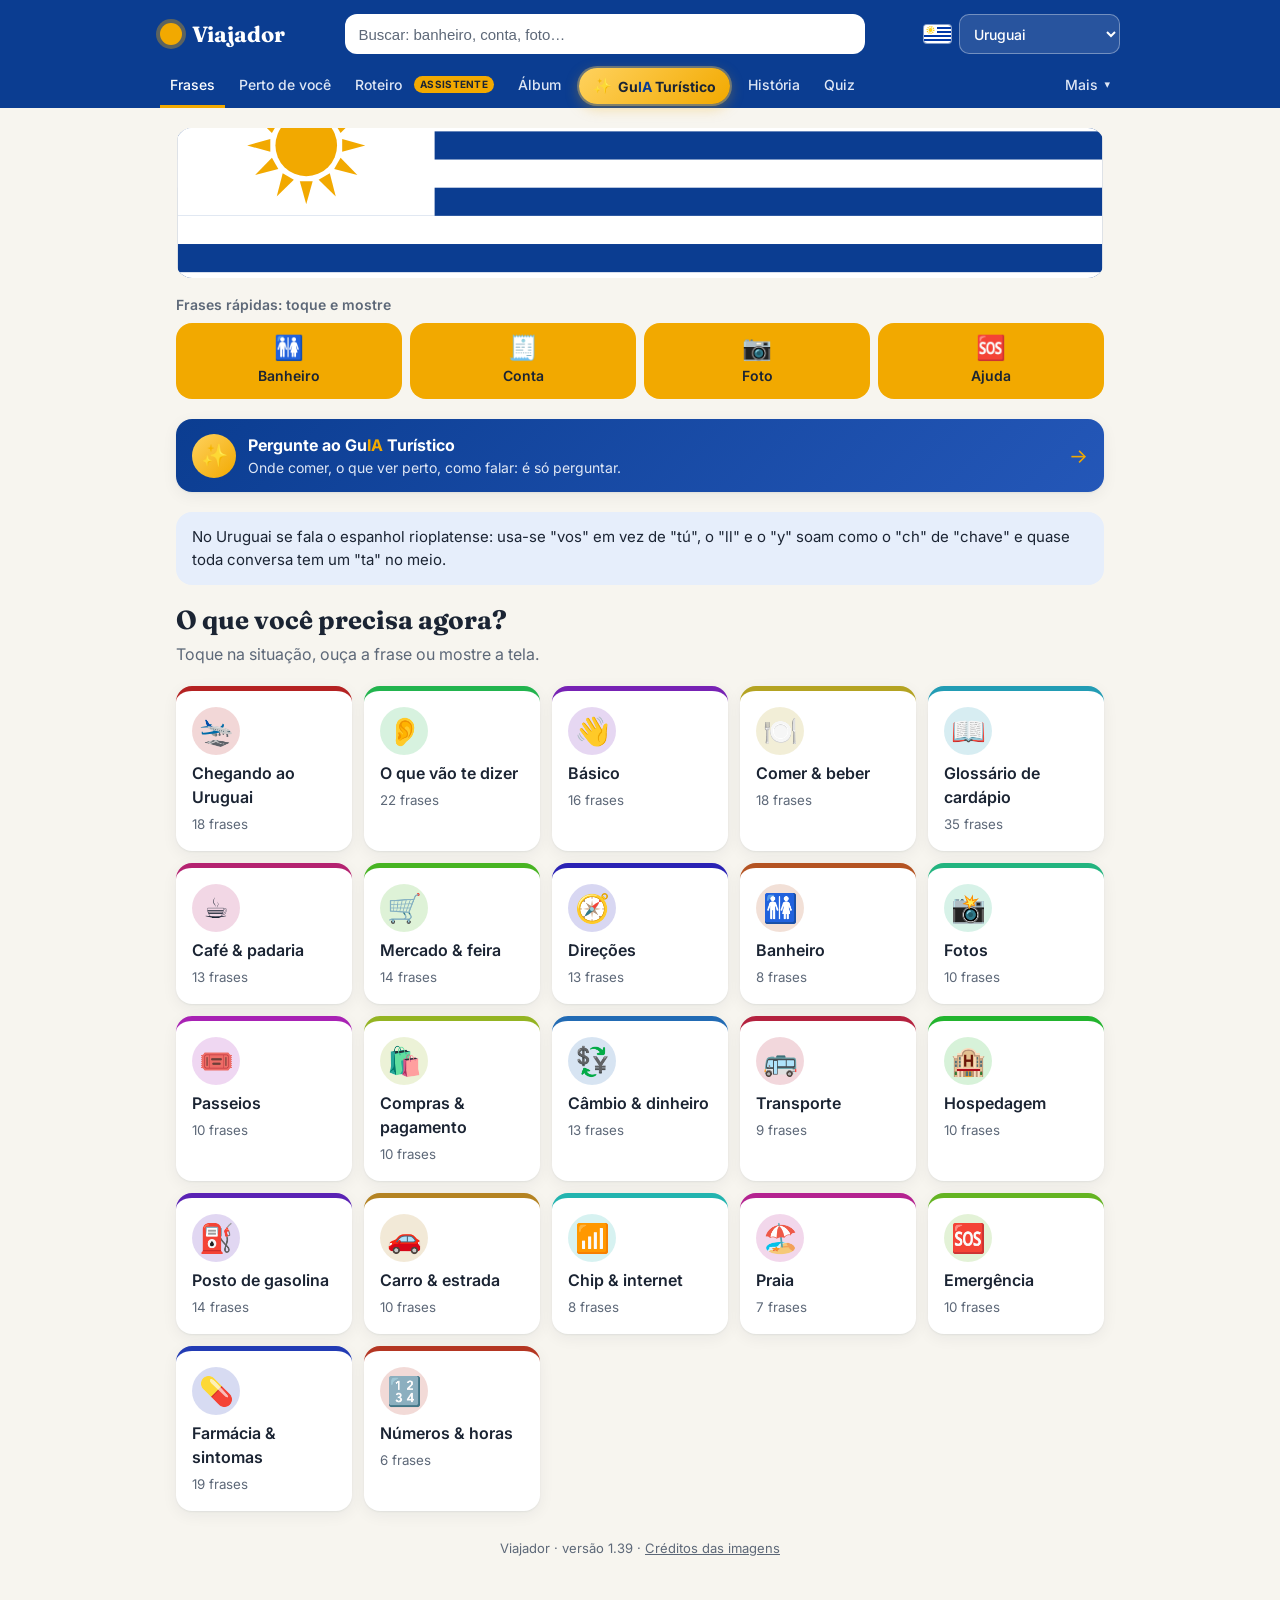
==== commit 99b2ce42: "Blindagem v1.39: offline completo do RS, GuIA sem vazamento de espanhol e validação no CI" ====
--- a/index.html
+++ b/index.html
@@ -4,7 +4,7 @@
   <meta charset="utf-8">
   <meta name="viewport" content="width=device-width, initial-scale=1, viewport-fit=cover">
   <title>Viajador</title>
-  <meta name="description" content="Guia de bolso de espanhol para brasileiros em viagem: frases, pronúncia, gírias, história e dicas por cidade.">
+  <meta name="description" content="Guia de bolso para viajar pelo Uruguai e pelo Rio Grande do Sul: roteiros, lugares perto de você, frases com pronúncia, gírias, álbum, história e GuIA, mesmo sem internet.">
   <meta name="theme-color" content="#0b3d91" media="(prefers-color-scheme: light)">
   <meta name="theme-color" content="#0b2a63" media="(prefers-color-scheme: dark)">
   <link rel="manifest" href="manifest.webmanifest">
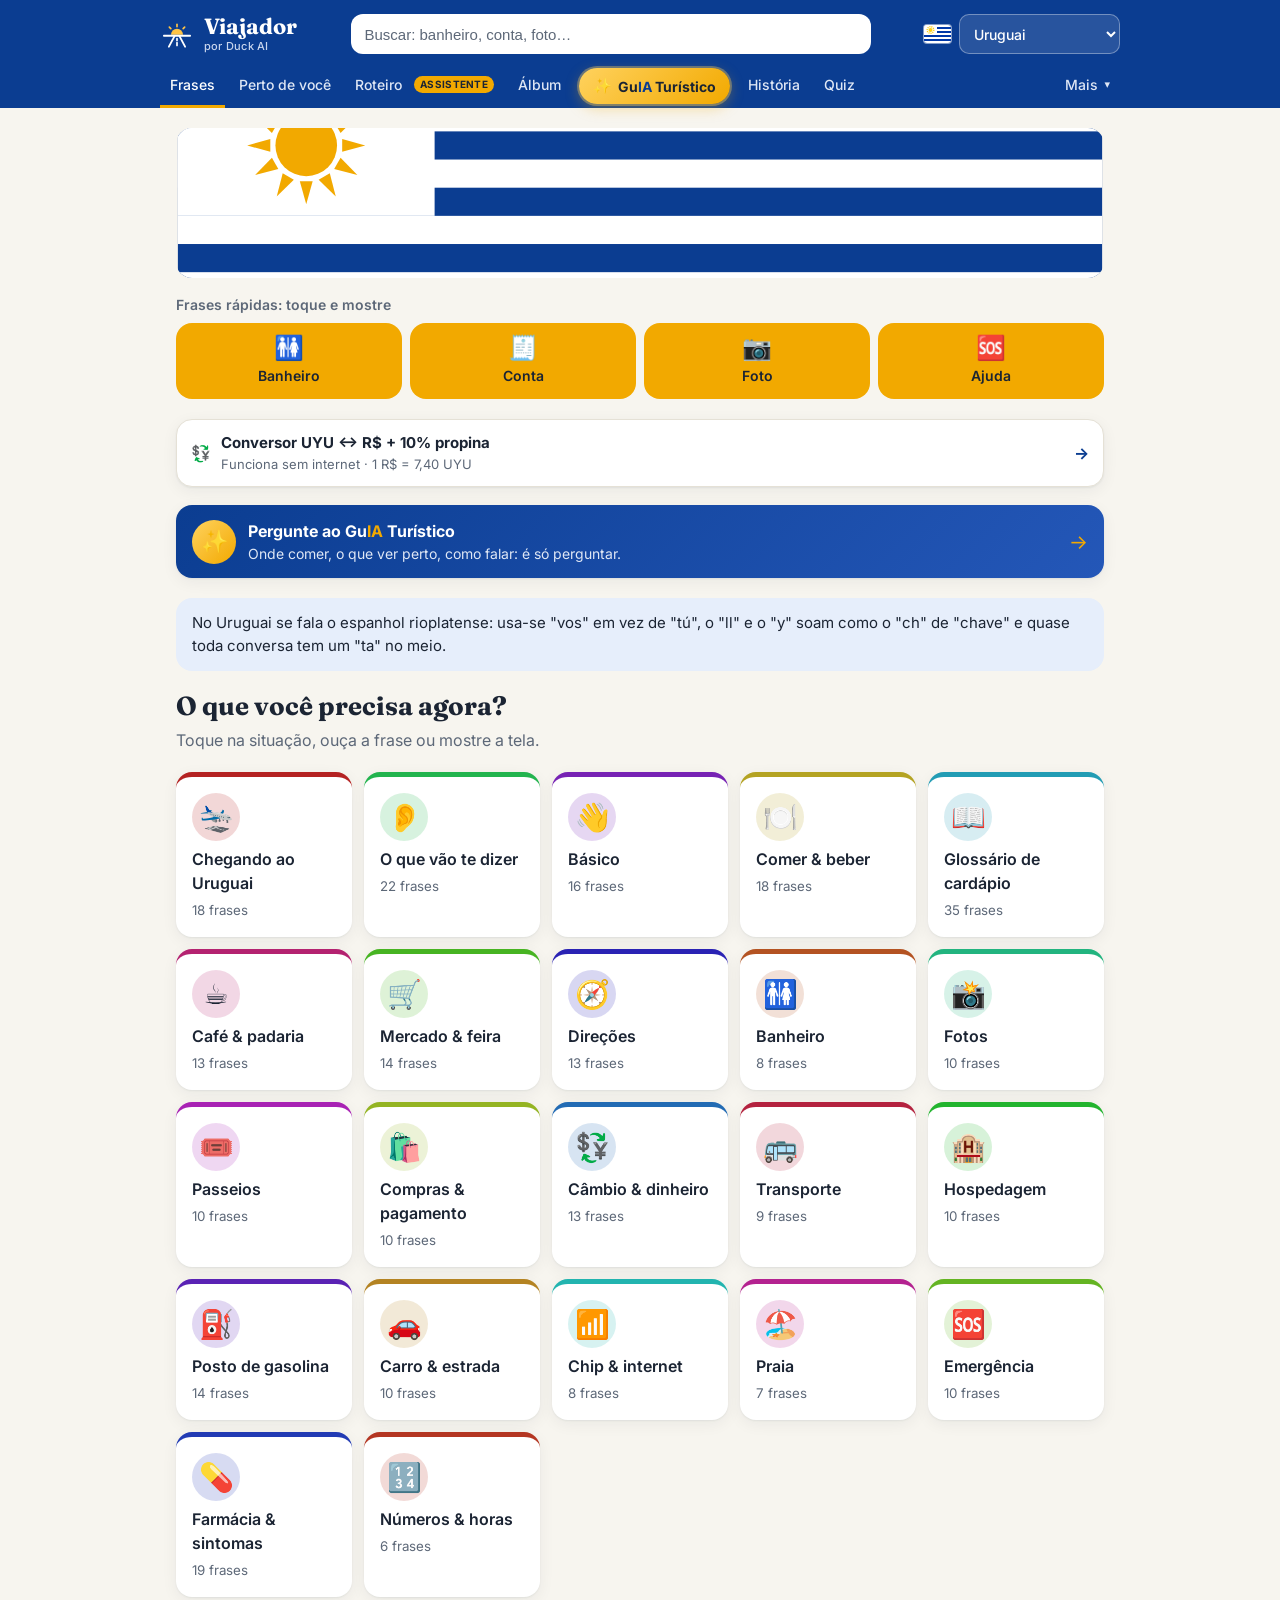
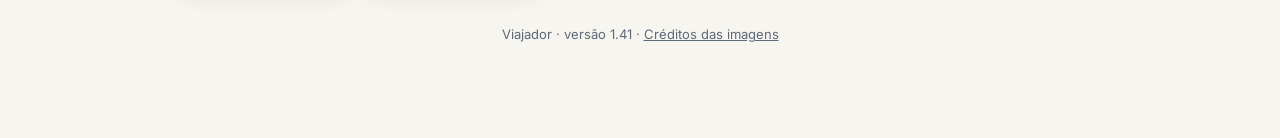
==== commit 58af8ea7: "v1.41: Explorar com destaque e seções em fotos, e símbolo C na marca - Perto de você abre com um des" ====
--- a/index.html
+++ b/index.html
@@ -22,9 +22,14 @@
   <a class="pular" href="#conteudo" id="pular">Pular para o conteúdo</a>
   <header class="topo" id="topo">
     <div class="topo-linha">
-      <a href="#/" class="marca" aria-label="Início">
-        <span class="sol" aria-hidden="true"></span>
-        <span>Viajador</span>
+      <!-- Símbolo C: sol nascendo sobre o horizonte e a estrada. Mesmo desenho de icons/icon.svg. -->
+      <a href="#/" class="marca" aria-label="Viajador, início">
+        <svg class="marca-simbolo" viewBox="0 0 48 48" aria-hidden="true" focusable="false">
+          <path class="marca-sol" d="M15.5 25A8.5 8.5 0 0 1 32.5 25Z"/>
+          <g class="marca-raios"><path d="M24 10.5v3"/><path d="M13.2 14.4l2.1 2.1"/><path d="M34.8 14.4l-2.1 2.1"/></g>
+          <g class="marca-estrada"><path d="M5.5 26.5H42.5" stroke-width="2.6"/><path d="M20.8 26.5 12.5 42"/><path d="M27.2 26.5 35.5 42"/><path d="M24 30.5v2.6M24 36.2v4"/></g>
+        </svg>
+        <span class="marca-texto"><span>Viajador</span><span class="marca-assina">por Duck AI</span></span>
       </a>
       <label class="busca">
         <span class="sr">Buscar frase</span>
--- a/styles.css
+++ b/styles.css
@@ -69,11 +69,12 @@
 }
 .topo-linha { display: flex; flex-wrap: wrap; align-items: center; justify-content: space-between; column-gap: 16px; max-width: 760px; margin: 0 auto; }
 .marca { display: flex; align-items: center; gap: 10px; min-height: 44px; text-decoration: none; font: 700 22px Fraunces, Georgia, serif; }
-.sol {
-  width: 22px; height: 22px; border-radius: 50%;
-  background: var(--sol);
-  box-shadow: 0 0 0 4px rgba(242, 169, 0, .35);
-}
+.marca-simbolo { flex: none; width: 34px; height: 34px; fill: none; stroke-linecap: round; }
+.marca-sol { fill: #ffc445; }
+.marca-raios { stroke: #ffc445; stroke-width: 2.4; }
+.marca-estrada { stroke: #fff; stroke-width: 2.4; }
+.marca-texto { display: grid; line-height: 1.05; }
+.marca-assina { font: 500 11px Inter, system-ui, sans-serif; letter-spacing: .02em; color: #c9d6ee; }
 .pais { display: flex; align-items: center; gap: 8px; }
 .pais-bandeira { display: flex; }
 .bandeira { width: 27px; height: 18px; border-radius: 3px; box-shadow: 0 0 0 1px rgba(255, 255, 255, .5); vertical-align: middle; }
@@ -792,3 +793,144 @@
   .pais select { max-width: 150px; height: 36px; padding: 0 6px; }
 }
 .filtros-rotulo { align-self: center; font-size: 14px; font-weight: 600; margin-right: 4px; }
+
+/* Conversor de moeda offline (Uruguai e futuros destinos estrangeiros) */
+.atalho-moeda {
+  display: flex; align-items: center; gap: 10px; margin: 0 0 18px; padding: 12px 14px;
+  background: var(--cartao); border: 1px solid var(--linha); border-radius: var(--raio);
+  box-shadow: var(--sombra); text-decoration: none;
+}
+.atalho-moeda strong { display: block; font-size: 15px; }
+.atalho-moeda small { display: block; color: var(--suave); font-size: 13px; }
+.atalho-moeda .atalho-seta { margin-left: auto; color: var(--celeste); font-weight: 700; }
+.conversor {
+  background: var(--cartao); border: 1px solid var(--linha); border-radius: var(--raio);
+  padding: 16px; margin: 0 0 24px; box-shadow: var(--sombra);
+}
+.conversor-topo { display: flex; align-items: center; justify-content: space-between; gap: 8px; flex-wrap: wrap; margin-bottom: 12px; }
+.conversor-topo strong { font-size: 16px; }
+.conversor-entrada { display: flex; align-items: center; gap: 8px; margin-bottom: 10px; }
+.conversor-prefixo { font-weight: 700; font-size: 18px; color: var(--celeste); min-width: 34px; }
+.conversor-entrada input {
+  flex: 1; min-width: 0; min-height: 46px; padding: 10px 12px;
+  border: 1.5px solid var(--linha); border-radius: 12px;
+  background: var(--fundo); color: var(--texto); font: 600 20px Inter, system-ui, sans-serif;
+  font-variant-numeric: tabular-nums;
+}
+.conversor-atalhos { display: flex; flex-wrap: wrap; gap: 6px; margin-bottom: 14px; }
+.conversor-atalhos .btn { min-height: 36px; padding: 6px 10px; font-size: 13px; }
+.conversor-resultado {
+  padding: 14px; border-radius: 12px; background: var(--celeste-claro); margin-bottom: 12px;
+}
+.conversor-principal {
+  margin: 0; font: 700 26px/1.2 Fraunces, Georgia, serif; color: var(--celeste);
+  font-variant-numeric: tabular-nums;
+}
+.conversor-detalhe { margin: 6px 0 0; font-size: 14px; color: var(--texto); font-variant-numeric: tabular-nums; }
+.conversor-opcoes { display: flex; flex-wrap: wrap; align-items: center; justify-content: space-between; gap: 10px; padding-top: 10px; border-top: 1px solid var(--linha); }
+.conversor-check { display: inline-flex; align-items: center; gap: 8px; font-size: 14px; font-weight: 500; cursor: pointer; }
+.conversor-check input { width: 18px; height: 18px; accent-color: var(--celeste); }
+.conversor-taxa { display: flex; align-items: center; gap: 6px; font-size: 13px; color: var(--suave); flex-wrap: wrap; }
+.conversor-taxa input {
+  width: 74px; min-height: 34px; padding: 4px 8px; border: 1px solid var(--linha); border-radius: 8px;
+  background: var(--fundo); color: var(--texto); font: 600 14px Inter, system-ui, sans-serif;
+  font-variant-numeric: tabular-nums;
+}
+.conversor-nota { margin: 10px 0 0; font-size: 12px; color: var(--suave); }
+
+
+/* Explorar (Perto de você): um destaque sobre a foto e seções de 4 fotos, cada uma com "Mostrar mais". */
+.ico { flex: none; width: 20px; height: 20px; fill: none; stroke: currentColor; stroke-width: 1.75; stroke-linecap: round; stroke-linejoin: round; }
+.gps-barra {
+  display: flex; flex-wrap: wrap; align-items: center; gap: 10px 12px; margin: 0 0 14px; padding: 12px 14px;
+  border-radius: var(--raio); background: var(--cartao); box-shadow: var(--sombra);
+}
+.gps-barra p { flex: 1 1 170px; min-width: 0; margin: 0; font-size: 14px; }
+.gps-barra .btn { margin-left: auto; }
+.gps-barra strong { display: block; font-size: 15px; }
+.gps-barra small { display: block; color: var(--suave); font-size: 13px; }
+.gps-barra .btn { flex: none; }
+.gps-icone { flex: none; display: grid; place-items: center; width: 40px; height: 40px; border-radius: 50%; background: var(--celeste-claro); color: var(--celeste); }
+.gps-ponto { flex: none; width: 10px; height: 10px; margin: 0 4px; border-radius: 50%; background: #1e8e5a; box-shadow: 0 0 0 4px rgba(30, 142, 90, .22); }
+/* No celular, as cidades rolam numa linha só para o destaque aparecer logo. */
+@media (max-width: 699px) {
+  .filtros.rolar { flex-wrap: nowrap; overflow-x: auto; scrollbar-width: none; margin: 0 -16px 16px; padding: 2px 16px; }
+  .filtros.rolar::-webkit-scrollbar { display: none; }
+  .filtros.rolar .btn { flex: none; }
+}
+
+.destaque {
+  position: relative; display: flex; align-items: flex-end; min-height: 330px; margin: 0 0 28px;
+  border-radius: 22px; overflow: hidden; color: #fff; box-shadow: var(--sombra);
+  background: linear-gradient(135deg, var(--topo), var(--cor, #2457b8));
+}
+.destaque-foto { position: absolute; inset: 0; width: 100%; height: 100%; object-fit: cover; }
+.destaque::after {
+  content: ""; position: absolute; inset: 0; pointer-events: none;
+  background: linear-gradient(180deg, rgba(8, 14, 26, .08) 10%, rgba(8, 14, 26, .55) 48%, rgba(8, 14, 26, .9));
+}
+.destaque-texto { position: relative; z-index: 1; display: grid; gap: 6px; width: 100%; padding: 18px; text-shadow: 0 1px 3px rgba(0, 0, 0, .35); }
+.destaque-olho { margin: 0; font-size: 12px; font-weight: 700; letter-spacing: .08em; text-transform: uppercase; color: #ffd166; font-variant-numeric: tabular-nums; }
+.destaque h2 { font-size: 28px; line-height: 1.1; }
+.destaque h2 a { text-decoration: none; }
+.destaque-resumo { margin: 0; max-width: 46ch; font-size: 15px; color: #e3eaf6; }
+.destaque-acoes { display: flex; flex-wrap: wrap; gap: 8px; margin-top: 6px; text-shadow: none; }
+.destaque :focus-visible { outline-color: #ffc23d; }
+.btn-claro { background: #fff; border-color: #fff; color: #0b2a63; font-weight: 600; text-decoration: none; }
+.btn-claro:hover { background: #e6eefb; }
+.btn-vidro { border-color: rgba(255, 255, 255, .5); background: rgba(255, 255, 255, .14); color: #fff; }
+.btn-vidro:hover { background: rgba(255, 255, 255, .26); }
+.btn-vidro.on { background: var(--sol); border-color: var(--sol); color: #1b2433; }
+@media (min-width: 700px) { .destaque { min-height: 380px; } .destaque h2 { font-size: 34px; } .destaque-texto { padding: 24px; } }
+
+.secao-explorar { margin: 0 0 28px; }
+.secao-topo { display: flex; align-items: baseline; justify-content: space-between; gap: 12px; margin: 0 0 12px; }
+.secao-topo h2 { font-size: 21px; }
+.secao-topo small { color: var(--suave); font-size: 13px; text-align: right; }
+.vitrine { display: grid; grid-template-columns: repeat(2, minmax(0, 1fr)); gap: 12px; }
+@media (min-width: 700px) { .vitrine { grid-template-columns: repeat(4, minmax(0, 1fr)); } }
+.vitrine-item { position: relative; border-radius: 18px; overflow: hidden; background: var(--cartao); box-shadow: var(--sombra); }
+.vitrine-link { display: block; height: 100%; text-decoration: none; }
+.vitrine-link:focus-visible { outline-offset: -3px; }
+.vitrine-foto {
+  position: relative; display: grid; place-items: center; aspect-ratio: 4 / 3.3; overflow: hidden;
+  background: linear-gradient(135deg, var(--topo), var(--cor, #2457b8));
+}
+.vitrine-foto img { position: absolute; inset: 0; width: 100%; height: 100%; object-fit: cover; }
+.vitrine-emoji { font-size: 40px; }
+.selo-foto, .dist-foto {
+  position: absolute; left: 8px; display: inline-flex; align-items: center; gap: 3px; padding: 3px 8px;
+  border-radius: 999px; background: rgba(10, 16, 28, .7); font-size: 11px; font-weight: 700; line-height: 1.3;
+}
+.selo-foto { top: 8px; color: #ffd166; }
+.selo-foto .ico { width: 12px; height: 12px; fill: currentColor; stroke: none; }
+.dist-foto { bottom: 8px; color: #fff; font-variant-numeric: tabular-nums; }
+.vitrine-txt { display: grid; gap: 2px; padding: 10px 12px 12px; }
+.vitrine-txt strong { font-size: 15px; line-height: 1.25; }
+.vitrine-txt small { overflow: hidden; color: var(--suave); font-size: 13px; text-overflow: ellipsis; white-space: nowrap; }
+/* Quero ir sobre a foto: alvo de 44 px, círculo visível de 32 px. */
+.vitrine-quero {
+  position: absolute; top: 4px; right: 4px; display: grid; place-items: center; width: 44px; height: 44px; padding: 0;
+  border: 0; border-radius: 50%; background: none; color: #fff; cursor: pointer;
+}
+.vitrine-quero::before { content: ""; position: absolute; inset: 6px; border-radius: 50%; background: rgba(10, 16, 28, .55); }
+.vitrine-quero .ico { position: relative; }
+.vitrine-quero.on { color: #1b2433; }
+.vitrine-quero.on::before { background: var(--sol); }
+.vitrine-quero:focus-visible { outline-color: #ffc23d; outline-offset: -4px; }
+.vitrine-fui {
+  position: absolute; top: 10px; right: 10px; display: inline-flex; align-items: center; gap: 3px; padding: 3px 8px 3px 5px;
+  border-radius: 999px; background: #1e7a4c; color: #fff; font-size: 11px; font-weight: 700;
+}
+.vitrine-fui .ico { width: 14px; height: 14px; stroke-width: 2.2; }
+.mostrar-mais { width: 100%; justify-content: center; margin-top: 12px; font-weight: 600; }
+.mostrar-mais .ico { width: 18px; height: 18px; }
+
+.atalhos-explorar { display: grid; grid-template-columns: repeat(3, minmax(0, 1fr)); gap: 10px; }
+.atalho-explorar {
+  display: grid; justify-items: center; gap: 6px; padding: 14px 8px; border-radius: var(--raio);
+  background: var(--cartao); box-shadow: var(--sombra); text-align: center; text-decoration: none;
+}
+.atalho-circ { display: grid; place-items: center; width: 44px; height: 44px; border-radius: 50%; background: var(--celeste-claro); color: var(--celeste); }
+.atalho-explorar strong { font-size: 14px; }
+.atalho-explorar small { color: var(--suave); font-size: 12px; line-height: 1.3; }
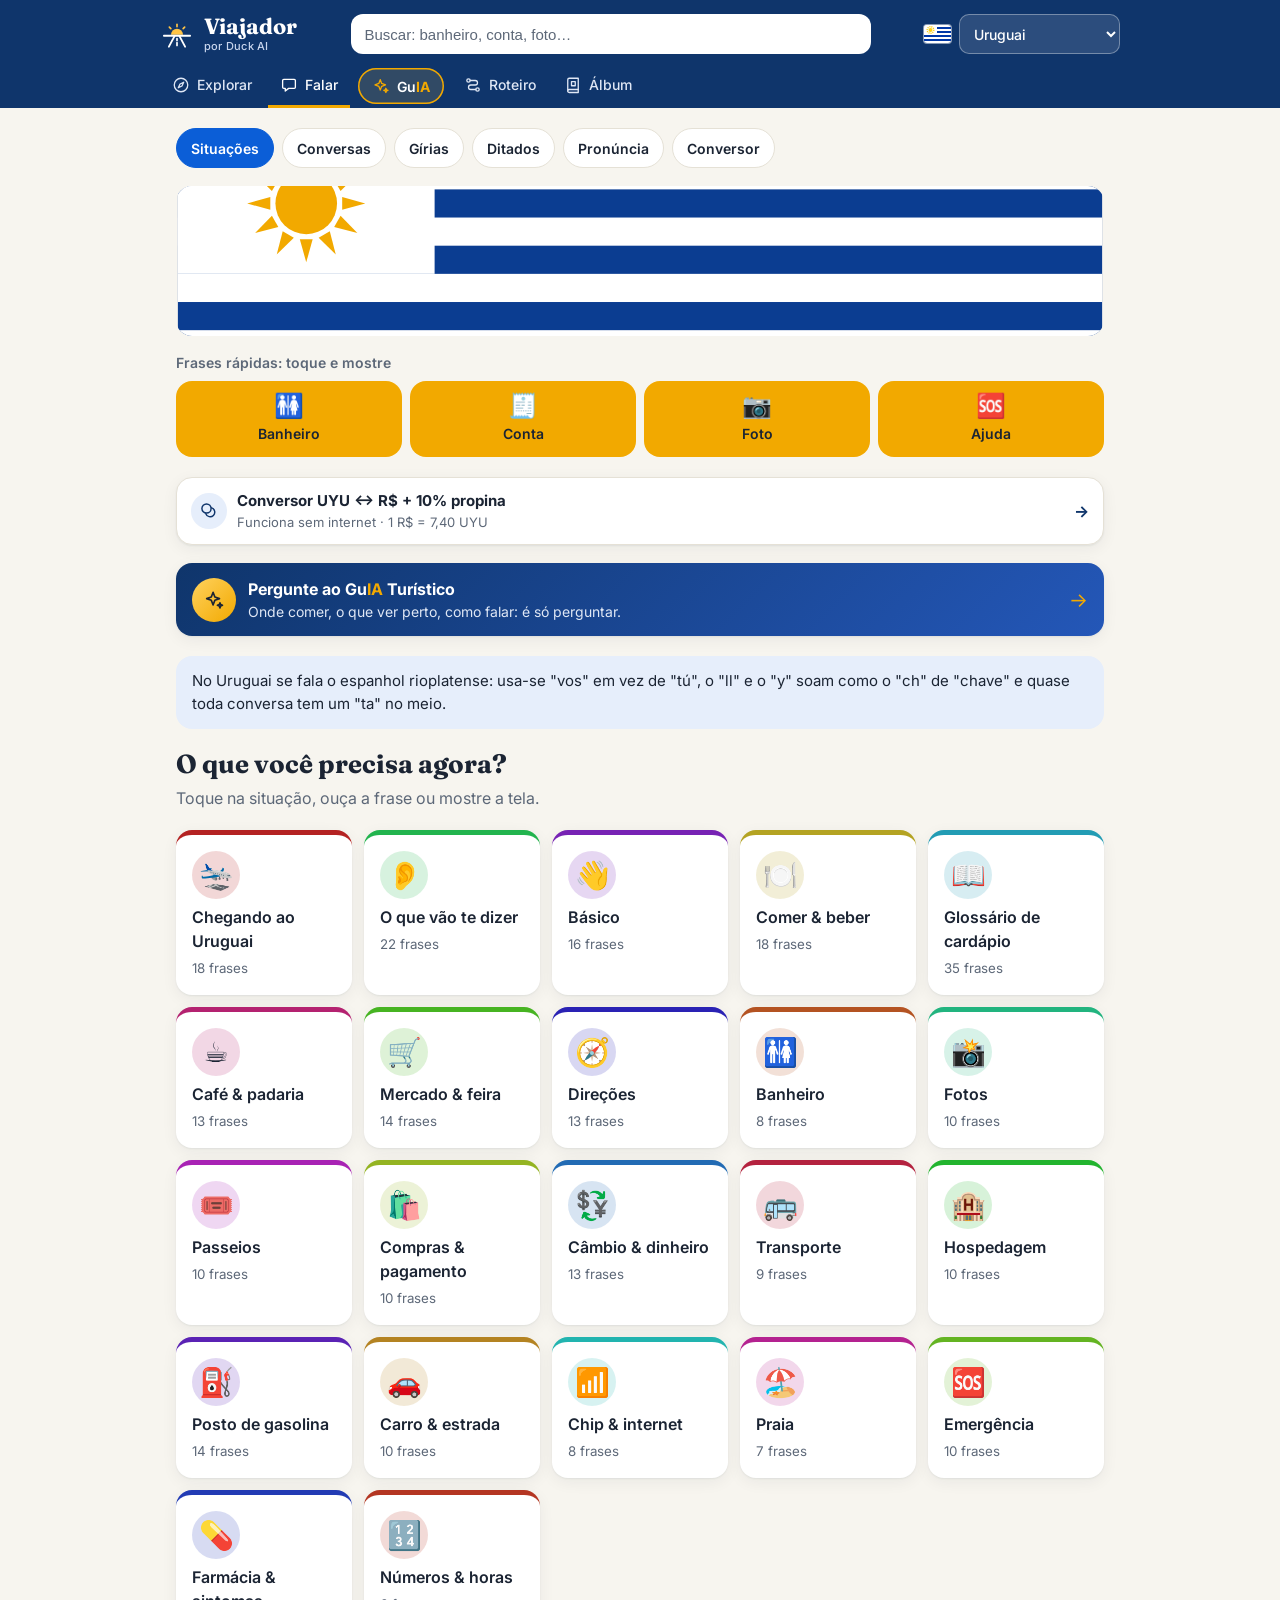
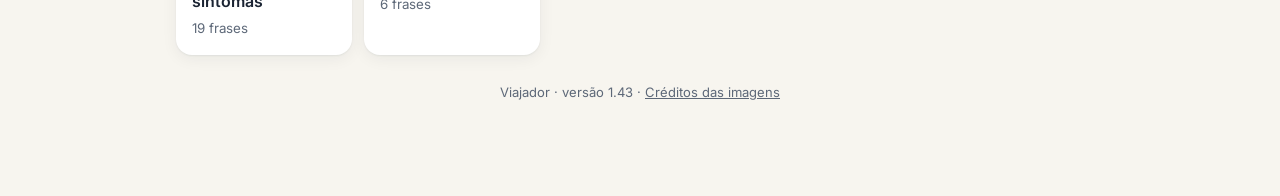
==== commit 58b74b4a: "v1.43: navegação em 5 pilares, ícones SVG no lugar dos emojis e azul unificado - Barra principal com" ====
--- a/index.html
+++ b/index.html
@@ -5,7 +5,7 @@
   <meta name="viewport" content="width=device-width, initial-scale=1, viewport-fit=cover">
   <title>Viajador</title>
   <meta name="description" content="Guia de bolso para viajar pelo Uruguai e pelo Rio Grande do Sul: roteiros, lugares perto de você, frases com pronúncia, gírias, álbum, história e GuIA, mesmo sem internet.">
-  <meta name="theme-color" content="#0b3d91" media="(prefers-color-scheme: light)">
+  <meta name="theme-color" content="#0F356B" media="(prefers-color-scheme: light)">
   <meta name="theme-color" content="#0b2a63" media="(prefers-color-scheme: dark)">
   <link rel="manifest" href="manifest.webmanifest">
   <link rel="icon" href="icons/icon.svg" type="image/svg+xml">
@@ -41,38 +41,14 @@
         <select id="pais"></select>
       </label>
     </div>
-    <!-- Abas principais; o resto fica em "Mais". No celular, a barra vai para baixo da tela e cabem oito a partir de 360 px; abaixo disso, o Quiz vai para "Mais". -->
-    <nav class="abas" id="abas" aria-label="Seções">
-      <a href="#/" data-aba=""><span class="aba-icone" aria-hidden="true">💬</span>Frases</a>
-      <a href="#/guia" data-aba="guia"><span class="aba-icone" aria-hidden="true">📍</span><span class="aba-longo">Perto de você</span><span class="aba-curto">Perto</span></a>
-      <!-- Roteiro e álbum ganham destaque: um é o assistente que monta a viagem, o outro é o álbum de figurinhas. -->
-      <a href="#/roteiro" data-aba="roteiro" class="aba-destaque"><span class="aba-icone" aria-hidden="true">🗺️</span>Roteiro<span class="aba-selo">assistente</span></a>
-      <a href="#/album" data-aba="album" class="aba-destaque"><span class="aba-icone" aria-hidden="true">📔</span>Álbum</a>
-      <a href="#/ia" data-aba="ia" class="aba-ia"><span class="aba-icone" aria-hidden="true">✨</span><span class="aba-longo">Gu<span class="ia">IA</span> Turístico</span><span class="aba-curto">Gu<span class="ia">IA</span></span></a>
-      <a href="#/historia" data-aba="historia"><span class="aba-icone" aria-hidden="true">📜</span>História</a>
-      <a href="#/quiz" data-aba="quiz" class="so-largo"><span class="aba-icone" aria-hidden="true">🏆</span>Quiz</a>
-      <button type="button" class="aba-mais" id="mais-botao" aria-expanded="false" aria-controls="mais"><span class="aba-icone" aria-hidden="true">☰</span>Mais<span class="aba-seta" aria-hidden="true">▾</span></button>
-      <div class="mais" id="mais" hidden>
-        <div class="mais-grupo">
-          <p class="mais-titulo">Falar como local</p>
-          <a href="#/conversas" data-aba="conversas">🗨️ Conversas</a>
-          <a href="#/girias" data-aba="girias">😎 Gírias</a>
-          <a href="#/ditados" data-aba="ditados">📖 Ditados</a>
-          <a href="#/dicas" data-aba="dicas">🗣️ Pronúncia</a>
-        </div>
-        <div class="mais-grupo">
-          <p class="mais-titulo">Conhecer o país</p>
-          <a href="#/lugares" data-aba="lugares">🏛️ Lugares e comidas</a>
-          <a href="#/origem" data-aba="origem">🧭 Origem do país</a>
-          <a href="#/futebol" data-aba="futebol">⚽ Futebol</a>
-          <a href="#/quiz" data-aba="quiz" class="so-estreito">🏆 Quiz</a>
-        </div>
-        <div class="mais-grupo">
-          <p class="mais-titulo">Sua viagem</p>
-          <a href="#/preparar" data-aba="preparar">🧳 Preparar</a>
-          <a href="#/favoritos" data-aba="favoritos">★ Salvos</a>
-        </div>
-      </div>
+    <!-- Cinco pilares (docs/APP_SPEC.md). No celular a barra vai para baixo da tela, com o GuIA elevado no centro;
+         no PC fica na 2ª linha do topo. As outras seções viram sub-abas dentro de cada pilar (PILARES, em app.js). -->
+    <nav class="abas" id="abas" aria-label="Seções principais">
+      <a href="#/guia" data-pilar="explorar"><span class="aba-icone"><svg class="ico" viewBox="0 0 24 24" aria-hidden="true" focusable="false"><circle cx="12" cy="12" r="9"/><path d="m15.6 8.4-2.3 4.9-4.9 2.3 2.3-4.9z"/></svg></span><span class="aba-nome">Explorar</span></a>
+      <a href="#/" data-pilar="falar"><span class="aba-icone"><svg class="ico" viewBox="0 0 24 24" aria-hidden="true" focusable="false"><path d="M5 4.5h14A1.5 1.5 0 0 1 20.5 6v9a1.5 1.5 0 0 1-1.5 1.5h-7.5L7 20v-3.5H5A1.5 1.5 0 0 1 3.5 15V6A1.5 1.5 0 0 1 5 4.5z"/></svg></span><span class="aba-nome" id="aba-falar-nome">Falar</span></a>
+      <a href="#/ia" data-pilar="ia" class="aba-ia"><span class="aba-icone"><svg class="ico" viewBox="0 0 24 24" aria-hidden="true" focusable="false"><path d="M11 3.5l1.9 5.1 5.1 1.9-5.1 1.9L11 17.5l-1.9-5.1L4 10.5l5.1-1.9z"/><path d="M18.5 15l.8 2 2 .8-2 .8-.8 2-.8-2-2-.8 2-.8z"/></svg></span><span class="aba-nome">Gu<span class="ia">IA</span></span></a>
+      <a href="#/roteiro" data-pilar="roteiro"><span class="aba-icone"><svg class="ico" viewBox="0 0 24 24" aria-hidden="true" focusable="false"><circle cx="6" cy="6" r="2.25"/><circle cx="18" cy="18" r="2.25"/><path d="M8.25 6H15a3 3 0 0 1 0 6H9a3 3 0 0 0 0 6h6.75"/></svg></span><span class="aba-nome">Roteiro</span></a>
+      <a href="#/album" data-pilar="album"><span class="aba-icone"><svg class="ico" viewBox="0 0 24 24" aria-hidden="true" focusable="false"><path d="M5 5a2 2 0 0 1 2-2h12v15H7a2 2 0 0 0-2 2z"/><path d="M5 20a2 2 0 0 0 2 2h12v-4"/><path d="M10 7.5h5v5.5h-5z"/></svg></span><span class="aba-nome">Álbum</span></a>
     </nav>
   </header>
 
@@ -82,16 +58,16 @@
     <div class="mostrar-barra">
       <button class="mostrar-btn" id="mostrar-menos" aria-label="Diminuir letra">A−</button>
       <button class="mostrar-btn" id="mostrar-mais" aria-label="Aumentar letra">A+</button>
-      <button class="mostrar-btn" id="mostrar-girar" aria-label="Girar frase" aria-pressed="false"><span aria-hidden="true">⟳</span></button>
-      <button class="mostrar-btn" id="mostrar-ouvir" aria-label="Ouvir frase"><span aria-hidden="true">🔊</span></button>
-      <button class="mostrar-btn mostrar-fechar" id="mostrar-fechar" aria-label="Fechar"><span aria-hidden="true">×</span></button>
+      <button class="mostrar-btn" id="mostrar-girar" aria-label="Girar frase" aria-pressed="false"><svg class="ico" viewBox="0 0 24 24" aria-hidden="true" focusable="false"><path d="M19.5 12a7.5 7.5 0 1 1-2.2-5.3"/><path d="M19.5 4.5v4h-4"/></svg></button>
+      <button class="mostrar-btn" id="mostrar-ouvir" aria-label="Ouvir frase"><svg class="ico" viewBox="0 0 24 24" aria-hidden="true" focusable="false"><path d="M4 9.5v5h3.5L12 18.5v-13L7.5 9.5z"/><path d="M15.5 9a4 4 0 0 1 0 6"/><path d="M18 6.5a7.5 7.5 0 0 1 0 11"/></svg></button>
+      <button class="mostrar-btn mostrar-fechar" id="mostrar-fechar" aria-label="Fechar"><svg class="ico" viewBox="0 0 24 24" aria-hidden="true" focusable="false"><path d="m6.5 6.5 11 11M17.5 6.5l-11 11"/></svg></button>
     </div>
     <div class="mostrar-texto" id="mostrar-texto">
       <p class="mostrar-es" id="mostrar-es" lang="es"></p>
       <p class="mostrar-pr" id="mostrar-pr"></p>
       <p class="mostrar-pt" id="mostrar-pt"></p>
     </div>
-    <p class="mostrar-acesa" id="mostrar-acesa" hidden><span aria-hidden="true">🔆</span> Tela fica acesa</p>
+    <p class="mostrar-acesa" id="mostrar-acesa" hidden><svg class="ico" viewBox="0 0 24 24" aria-hidden="true" focusable="false"><circle cx="12" cy="12" r="4"/><path d="M12 3v1.5M12 19.5V21M3 12h1.5M19.5 12H21M5.6 5.6l1.1 1.1M17.3 17.3l1.1 1.1M5.6 18.4l1.1-1.1M17.3 6.7l1.1-1.1"/></svg> Tela fica acesa</p>
   </div>
 
   <div class="aviso" id="aviso" role="status" aria-live="polite"></div>
--- a/styles.css
+++ b/styles.css
@@ -4,15 +4,23 @@
   --texto: #1b2433;
   --suave: #5d6878;
   --linha: #e5e1d6;
-  --celeste: #0b3d91;
+  --celeste: #0f356b;
   --celeste-claro: #e6eefb;
   --sol: #f2a900;
   --sol-claro: #fff4d6;
-  --topo: #0b3d91;
+  --topo: #0f356b;
   --borda-btn: #7d8796;
-  --foco: #0b3d91;
+  --foco: #0f356b;
+  /* Acento territorial: só em chips ativos; a marca (topo, barra, botões principais) fica neutra. */
+  --acento: #0f356b;
   --sombra: 0 1px 2px rgba(20, 30, 50, .06), 0 4px 16px rgba(20, 30, 50, .06);
   --raio: 16px;
+  /* Onda B: turnos do roteiro (cor e texto sobre ela), verde de "Já fui" e dourado para texto (contraste AA no papel). */
+  --turno-manha: #d98a00; --turno-manha-txt: #1b2433;
+  --turno-tarde: #b44a1f; --turno-tarde-txt: #fff;
+  --turno-noite: #3d4f8f; --turno-noite-txt: #fff;
+  --verde: #1e7a4c; --verde-claro: #e3f3ea;
+  --sol-texto: #8a5800;
   color-scheme: light;
 }
 @media (prefers-color-scheme: dark) {
@@ -30,8 +38,21 @@
     --borda-btn: #6f7c91;
     --foco: #ffc23d;
     --sombra: 0 1px 2px rgba(0, 0, 0, .3);
+    --turno-manha: #ffc445; --turno-manha-txt: #1b2433;
+    --turno-tarde: #ff8f5a; --turno-tarde-txt: #1b2433;
+    --turno-noite: #8fa3e8; --turno-noite-txt: #1b2433;
+    --verde: #4cc38a; --verde-claro: #12291e;
+    --sol-texto: #ffc23d;
+    --acento: #8fb6ff;
     color-scheme: dark;
   }
+}
+/* UY: azul da bandeira. RS: verde-mate. Texto branco sobre o acento com contraste de 5:1 ou mais; no escuro, texto escuro. */
+:root[data-pais="uy"] { --acento: #0b5ed7; --acento-txt: #fff; }
+:root[data-pais="rs"] { --acento: #1b7a4a; --acento-txt: #fff; }
+@media (prefers-color-scheme: dark) {
+  :root[data-pais="uy"] { --acento: #7db0ff; --acento-txt: #0f1420; }
+  :root[data-pais="rs"] { --acento: #63c995; --acento-txt: #0f1420; }
 }
 
 * { box-sizing: border-box; }
@@ -94,42 +115,42 @@
 .busca input { min-height: 44px; }
 @media (min-width: 700px) { .busca input { min-height: 40px; height: 40px; padding: 8px 14px; font-size: 15px; } }
 .busca input::placeholder { color: #5d6878; opacity: 1; }
-/* Abas: no PC, uma linha no topo; o menu "Mais" abre um painel com as outras seções. */
-.abas {
-  position: relative; display: flex; gap: 4px;
-  max-width: 760px; margin: 8px auto 0;
-}
-.abas > a, .aba-mais {
-  flex: none; display: flex; align-items: center; gap: 6px; min-height: 44px; padding: 0 12px; text-decoration: none;
-  font-size: 14px; font-weight: 500; color: #dfe7f5;
-  background: none; border: 0; border-bottom: 3px solid transparent; cursor: pointer;
-}
-.abas > a:hover, .aba-mais:hover { color: #fff; }
-.abas > a.ativa, .aba-mais.ativa { color: #fff; border-color: var(--sol); }
+/* Cinco pilares. No PC, uma linha de abas no topo azul; no celular, barra clara embaixo com o GuIA elevado. */
+.abas { position: relative; display: flex; gap: 4px; max-width: 760px; margin: 8px auto 0; }
+.abas > a {
+  flex: none; display: flex; align-items: center; gap: 7px; min-height: 44px; padding: 0 12px; text-decoration: none;
+  font-size: 14px; font-weight: 500; color: #dfe7f5; border-bottom: 3px solid transparent;
+}
+.abas > a:hover { color: #fff; }
+.abas > a.ativa { color: #fff; border-color: var(--sol); }
+.abas .ico { width: 18px; height: 18px; }
+.aba-icone { display: inline-grid; place-items: center; }
 /* "GuIA": o IA em destaque, para o I maiúsculo não ser lido como l na fonte sem serifa. */
 .abas .ia { color: var(--sol); font-weight: 700; }
 .abas :focus-visible { outline-offset: -3px; }
-.aba-icone, .aba-curto, .abas [hidden] { display: none; }
-.aba-mais { margin-left: auto; }
-.aba-seta { font-size: 11px; transition: transform .15s; }
-.aba-mais[aria-expanded="true"] .aba-seta { transform: rotate(180deg); }
-
-.mais {
-  position: absolute; top: calc(100% + 6px); left: 0; right: 0; z-index: 2;
-  display: grid; grid-template-columns: repeat(3, 1fr); gap: 8px 16px;
-  padding: 16px; border-radius: var(--raio);
-  background: var(--cartao); color: var(--texto);
-  box-shadow: 0 12px 40px rgba(10, 20, 40, .25);
-}
-.mais[hidden] { display: none; }
-.mais-titulo { margin: 0 0 4px; padding: 0 10px; font-size: 12px; font-weight: 600; text-transform: uppercase; letter-spacing: .06em; color: var(--suave); }
-.mais a {
-  display: flex; align-items: center; gap: 8px; min-height: 44px; padding: 0 10px; border-radius: 10px;
-  text-decoration: none; font-weight: 500;
-}
-.mais a:hover { background: var(--celeste-claro); }
-.mais a.ativa { background: var(--sol-claro); box-shadow: inset 3px 0 0 var(--sol); }
-.mais :focus-visible { outline-color: var(--foco); outline-offset: -3px; }
+.abas [hidden] { display: none; }
+.abas > a.aba-ia { align-self: center; min-height: 36px; margin: 0 4px; padding: 0 14px; border: 0; border-radius: 999px; color: #fff; font-weight: 600;
+  background: rgba(255, 196, 69, .14); box-shadow: inset 0 0 0 1.5px var(--sol); }
+.abas > a.aba-ia .aba-icone { color: var(--sol); }
+.abas > a.aba-ia.ativa { background: rgba(255, 196, 69, .28); box-shadow: inset 0 0 0 2px var(--sol); }
+
+/* Sub-abas de cada pilar (Explorar, Falar, Álbum): chips logo abaixo do topo. O ativo usa o acento do território. */
+.subabas { display: flex; flex-wrap: wrap; gap: 8px; margin: 0 0 18px; }
+.subaba {
+  display: inline-flex; align-items: center; min-height: 40px; padding: 0 14px; border-radius: 999px; white-space: nowrap;
+  border: 1px solid var(--linha); background: var(--cartao); color: var(--texto); font-size: 14px; font-weight: 600; text-decoration: none;
+}
+.subaba:hover { border-color: var(--acento); }
+.subaba.ativa { background: var(--acento); border-color: var(--acento); color: var(--acento-txt, #fff); }
+@media (max-width: 699px) {
+  .subabas { flex-wrap: nowrap; overflow-x: auto; scrollbar-width: none; margin: -4px -16px 16px; padding: 4px 16px; }
+  .subabas::-webkit-scrollbar { display: none; }
+  .subaba { flex: none; }
+}
+/* Filtros de cidade ou região ativos também levam o acento. */
+.filtros .btn.on[data-acao="filtro"], .filtros .btn.on[data-acao="regiao"], .filtros .btn.on[data-acao="roteiro-cidade"] {
+  background: var(--acento); border-color: var(--acento); color: var(--acento-txt, #fff);
+}
 
 /* PC e notebook: busca na mesma linha da marca, para o topo ocupar menos altura. */
 @media (min-width: 700px) {
@@ -140,26 +161,31 @@
 @media (max-width: 699px) {
   .abas {
     position: fixed; left: 0; right: 0; bottom: 0; z-index: 10;
-    max-width: none; margin: 0; gap: 0;
-    padding: 4px 4px max(4px, env(safe-area-inset-bottom));
-    background: var(--topo); box-shadow: 0 -2px 12px rgba(10, 20, 40, .2);
+    max-width: none; margin: 0; gap: 0; align-items: flex-end;
+    padding: 4px max(4px, env(safe-area-inset-left)) max(6px, env(safe-area-inset-bottom)) max(4px, env(safe-area-inset-right));
+    background: var(--cartao); border-top: 1px solid var(--linha); box-shadow: 0 -2px 12px rgba(10, 20, 40, .08);
   }
-  .abas > a, .aba-mais {
-    flex: 1 1 0; min-width: 0; flex-direction: column; justify-content: center; gap: 2px;
-    min-height: 56px; padding: 0 2px; margin: 0;
-    font-size: 11px; line-height: 1.2; text-align: center;
-    border-bottom: 0; border-top: 3px solid transparent;
+  .abas > a {
+    flex: 1 1 0; min-width: 0; flex-direction: column; justify-content: center; gap: 3px;
+    min-height: 56px; padding: 4px 2px; margin: 0;
+    font-size: 11.5px; line-height: 1.2; text-align: center; color: var(--suave); border-bottom: 0;
   }
-  .aba-icone { display: block; font-size: 20px; line-height: 1; }
-  .aba-longo, .aba-seta { display: none; }
-  .aba-curto { display: inline; }
-  .mais {
-    position: fixed; top: auto; bottom: calc(64px + env(safe-area-inset-bottom)); left: 8px; right: 8px;
-    max-height: calc(100vh - 140px); overflow-y: auto;
-    grid-template-columns: 1fr; gap: 12px;
+  .abas > a:hover { color: var(--texto); }
+  .abas > a .aba-icone { width: 48px; height: 30px; border-radius: 999px; }
+  .abas .ico { width: 22px; height: 22px; }
+  .abas > a.ativa { color: var(--celeste); font-weight: 700; }
+  .abas > a.ativa .aba-icone { background: var(--celeste-claro); }
+  .abas .ia { color: var(--sol-texto); }
+  /* GuIA no centro, elevado: quadrado azul com ícone dourado e anel da cor da barra. */
+  .abas > a.aba-ia { align-self: flex-end; min-height: 56px; margin: 0; padding: 4px 2px; border-radius: 0; background: none; box-shadow: none; color: var(--suave); font-weight: 700; }
+  .abas > a.aba-ia .aba-icone {
+    width: 54px; height: 54px; margin-top: -26px; border-radius: 18px; color: #ffc445;
+    background: linear-gradient(150deg, #1d4e95, #0f356b); box-shadow: 0 0 0 5px var(--cartao), 0 8px 18px rgba(15, 53, 107, .35);
   }
-  .mais-grupo { display: grid; grid-template-columns: 1fr 1fr; gap: 2px 8px; }
-  .mais-titulo { grid-column: 1 / -1; }
+  .abas > a.aba-ia .ico { width: 26px; height: 26px; }
+  .abas > a.aba-ia.ativa { background: none; box-shadow: none; color: var(--celeste); }
+  .abas > a.aba-ia.ativa .aba-icone { background: linear-gradient(150deg, #1d4e95, #0f356b); box-shadow: 0 0 0 5px var(--cartao), 0 0 0 7px var(--sol); }
+  .abas :focus-visible { outline-color: var(--foco); }
   .conteudo { padding-bottom: calc(96px + env(safe-area-inset-bottom)); }
   .aviso { bottom: calc(80px + env(safe-area-inset-bottom)); }
   /* Com o teclado aberto, a barra só atrapalharia. */
@@ -713,41 +739,6 @@
   .figurinha.nova .fig-brilho { opacity: 0; }
 }
 
-/* Destaque do Roteiro (assistente) e do álbum: etiqueta no computador, ícone dourado no celular, selo no topo da tela. */
-.aba-selo { display: inline-block; margin-left: 6px; padding: 1px 6px; border-radius: 999px; background: var(--sol); color: #1b2433;
-  font-size: 10px; font-weight: 700; letter-spacing: .03em; text-transform: uppercase; vertical-align: middle; }
-@media (max-width: 699px) {
-  .aba-selo { display: none; }
-  .aba-destaque .aba-icone { padding: 3px 8px; border-radius: 999px; background: var(--sol); }
-}
-/* GuIA: a aba que mais se destaca. No computador, um botão dourado; no celular, um botão redondo acima da barra. */
-.abas > a.aba-ia {
-  align-self: center; min-height: 36px; margin: 0 4px; padding: 0 14px; border-radius: 999px; border-bottom: 0;
-  background: linear-gradient(135deg, #ffd25e, var(--sol)); color: #1b2433; font-weight: 700;
-  box-shadow: 0 0 0 2px rgba(255, 210, 94, .35), 0 4px 14px rgba(242, 169, 0, .35);
-}
-.abas > a.aba-ia:hover { color: #1b2433; filter: brightness(1.05); }
-.abas > a.aba-ia.ativa { color: #1b2433; box-shadow: 0 0 0 3px #fff; }
-.abas > a.aba-ia .ia { color: #0b3d91; }
-@media (max-width: 699px) {
-  .abas > a.aba-ia {
-    align-self: stretch; min-height: 56px; margin: 0; padding: 0 2px; border-radius: 0;
-    background: none; box-shadow: none; color: #fff; font-weight: 700;
-  }
-  .abas > a.aba-ia .ia { color: var(--sol); }
-  .abas > a.aba-ia .aba-icone {
-    display: grid; place-items: center; width: 46px; height: 46px; margin: -22px auto 0; border-radius: 50%;
-    font-size: 22px; background: linear-gradient(135deg, #ffd25e, var(--sol));
-    box-shadow: 0 0 0 4px var(--topo), 0 6px 16px rgba(0, 0, 0, .3);
-  }
-  .abas > a.aba-ia.ativa .aba-icone { box-shadow: 0 0 0 4px var(--topo), 0 0 0 6px #fff; }
-  .abas > a.aba-ia.ativa { border-top-color: transparent; }
-}
-@media (min-width: 700px) {
-  .abas > a.aba-ia .aba-icone { display: inline; font-size: 15px; }
-}
-@media (min-width: 700px) and (max-width: 1023px) { .abas > a.aba-ia { color: #1b2433; } }
-
 /* Chamada para o GuIA nas telas de uso na rua. */
 .chamada-guia {
   display: flex; align-items: center; gap: 12px; margin: 0 0 20px; padding: 14px 16px; border-radius: var(--raio);
@@ -765,32 +756,19 @@
 .kicker { display: inline-flex; align-items: center; gap: 6px; margin: 0 0 6px; padding: 3px 10px; border-radius: 999px;
   background: var(--sol-claro); border: 1px solid var(--sol); font-size: 12px; font-weight: 700; letter-spacing: .04em; text-transform: uppercase; }
 
-/* Quiz: na barra a partir de 360 px; em telas menores, oito abas ficariam com menos de 44 px e ele vai para "Mais". */
-.mais a.so-estreito { display: none; }
-@media (max-width: 359px) {
-  .abas > a.so-largo { display: none; }
-  .mais a.so-estreito:not([hidden]) { display: flex; }
-}
-
-/* PC: topo, abas e conteúdo com a mesma largura, para tudo ficar alinhado. Em telas largas há espaço para as etiquetas;
-   em telas médias, nomes curtos e destaque só na cor. */
-@media (min-width: 700px) {
-  .abas > a, .aba-mais { padding: 0 10px; }
-}
+/* PC: topo, abas e conteúdo com a mesma largura, para tudo ficar alinhado. */
 @media (min-width: 1024px) {
   .topo-linha, .abas, .conteudo { max-width: 960px; }
   .busca { max-width: 520px; }
-}
-@media (min-width: 700px) and (max-width: 1023px) {
-  .aba-selo, .abas .aba-longo { display: none; }
-  .abas .aba-curto { display: inline; }
-  .abas > a.aba-destaque { color: var(--sol); }
-  .abas > a.aba-destaque.ativa { color: #fff; }
 }
 /* Celular: o seletor de país cabe na mesma linha da marca. */
 @media (max-width: 699px) {
   .pais { gap: 6px; }
   .pais select { max-width: 150px; height: 36px; padding: 0 6px; }
+}
+/* Celulares estreitos: com "por Duck AI" na marca, o seletor encolhe para caber na mesma linha. */
+@media (max-width: 389px) {
+  .pais select { max-width: 112px; }
 }
 .filtros-rotulo { align-self: center; font-size: 14px; font-weight: 600; margin-right: 4px; }
 
@@ -934,3 +912,254 @@
 .atalho-circ { display: grid; place-items: center; width: 44px; height: 44px; border-radius: 50%; background: var(--celeste-claro); color: var(--celeste); }
 .atalho-explorar strong { font-size: 14px; }
 .atalho-explorar small { color: var(--suave); font-size: 12px; line-height: 1.3; }
+
+/* ---------- Onda B ---------- */
+.btn .ico { width: 18px; height: 18px; }
+.btn.on-verde { background: var(--verde-claro); border-color: var(--verde); color: var(--verde); }
+.kicker .ico { width: 14px; height: 14px; }
+.chamada-guia .chamada-icone .ico { width: 22px; height: 22px; color: #1b2433; }
+
+/* Roteiro em linha do tempo: cor por turno, foto de cada parada, estrada tracejada e orçamento de estrada. */
+.roteiro-orcamento { display: grid; gap: 8px; margin: 12px 0 8px; padding: 14px 16px; border-radius: var(--raio); background: var(--cartao); box-shadow: var(--sombra); }
+.orc-topo { display: flex; flex-wrap: wrap; justify-content: space-between; align-items: baseline; gap: 4px 12px; margin: 0; }
+.orc-topo strong { font: 700 18px Fraunces, Georgia, serif; }
+.orc-topo span { color: var(--suave); font-size: 14px; font-variant-numeric: tabular-nums; }
+.orc-trilho { position: relative; height: 10px; border-radius: 999px; background: var(--celeste-claro); }
+.orc-uso { position: absolute; inset: 0 auto 0 0; border-radius: inherit; background: var(--celeste); }
+.orc-uso.passou { background: #c0392b; }
+.orc-limite { position: absolute; top: -5px; bottom: -5px; width: 3px; margin-left: -1.5px; border-radius: 2px; background: var(--texto); }
+.orc-legenda { display: flex; flex-wrap: wrap; justify-content: space-between; gap: 4px 12px; margin: 0; font-size: 13px; color: var(--suave); font-variant-numeric: tabular-nums; }
+.roteiro-vista { margin: 4px 0 14px; }
+.roteiro-nota, .roteiro-aviso { display: flex; gap: 8px; align-items: flex-start; }
+.roteiro-nota .ico, .roteiro-aviso .ico { flex: none; width: 18px; height: 18px; margin-top: 2px; color: var(--sol-texto); }
+.roteiro-b { display: flex; gap: 6px; align-items: flex-start; }
+.roteiro-b .ico, .roteiro-trocar .ico, .roteiro-salvos .ico { width: 18px; height: 18px; flex: none; }
+.roteiro-b .ico { margin-top: 2px; color: var(--suave); }
+
+.roteiro-dia-topo { display: flex; flex-wrap: wrap; align-items: baseline; justify-content: space-between; gap: 2px 12px; margin-bottom: 6px; }
+.roteiro-dia-resumo { margin: 0; color: var(--suave); font-size: 13px; font-variant-numeric: tabular-nums; }
+.roteiro-turno { --cor-turno: var(--turno-manha); --cor-turno-txt: var(--turno-manha-txt); }
+.roteiro-turno.turno-tarde { --cor-turno: var(--turno-tarde); --cor-turno-txt: var(--turno-tarde-txt); }
+.roteiro-turno.turno-noite { --cor-turno: var(--turno-noite); --cor-turno-txt: var(--turno-noite-txt); }
+.roteiro-turno h3 { display: flex; align-items: center; gap: 6px; color: var(--texto); }
+.roteiro-turno h3 .ico { width: 18px; height: 18px; color: var(--cor-turno); }
+/* A linha: um traço à esquerda, um ponto na cor do turno em cada parada (dourado se obrigatório). */
+.roteiro-dia .roteiro-lista { position: relative; padding-left: 26px; }
+.roteiro-dia .roteiro-lista::before { content: ""; position: absolute; left: 9px; top: 10px; bottom: 10px; width: 2px; border-radius: 1px; background: var(--linha); }
+.roteiro-dia .roteiro-item { position: relative; }
+.roteiro-dia .roteiro-lugar::before {
+  content: ""; position: absolute; left: -22px; top: 25px; width: 10px; height: 10px; border-radius: 50%;
+  background: var(--cartao); border: 2.5px solid var(--cor-turno);
+}
+.roteiro-dia .roteiro-lugar.obrig::before { background: var(--sol); border-color: var(--sol); }
+.roteiro-lugar summary { gap: 10px; min-height: 64px; padding: 6px 0; }
+.roteiro-foto { flex: none; display: grid; place-items: center; width: 48px; height: 48px; border-radius: 10px; object-fit: cover; font-size: 22px; background: var(--celeste-claro); }
+.roteiro-nome { display: grid; gap: 1px; }
+.roteiro-meta { display: block; font-weight: 400; font-size: 13px; color: var(--suave); font-variant-numeric: tabular-nums; }
+.roteiro-meta .roteiro-tempo { font-size: inherit; font-weight: 600; color: var(--texto); }
+.estrela-obrig { display: inline-flex; align-items: center; gap: 2px; color: var(--sol-texto); font-weight: 700; }
+.estrela-obrig .ico { width: 13px; height: 13px; fill: currentColor; stroke: none; }
+.roteiro-dia .roteiro-estrada {
+  display: flex; align-items: center; gap: 8px; margin: 6px 0; padding: 8px 12px; border-radius: 12px;
+  background: none; border: 1.5px dashed color-mix(in srgb, var(--texto) 25%, transparent); color: var(--suave);
+}
+.roteiro-dia .roteiro-estrada::before { /* o traço da linha vira tracejado no trecho de estrada */
+  content: ""; position: absolute; left: -19px; top: -8px; bottom: -8px; width: 4px;
+  background: var(--cartao) repeating-linear-gradient(var(--suave) 0 4px, transparent 4px 8px);
+}
+.roteiro-estrada .ico { color: var(--texto); }
+.roteiro-estrada strong { color: var(--texto); }
+.roteiro-outro { display: flex; align-items: flex-start; gap: 8px; }
+.roteiro-outro .ico { color: var(--suave); margin-top: 2px; }
+.roteiro-outro > span { display: grid; gap: 2px; }
+.roteiro-dia .roteiro-outro::before { content: ""; position: absolute; left: -20px; top: 17px; width: 8px; height: 8px; border-radius: 50%; background: var(--linha); }
+/* Trilha: número de cada parada no lugar do ponto, igual ao desenho do dia. */
+.roteiro-num {
+  position: absolute; left: -31px; top: 19px; z-index: 1; display: grid; place-items: center; width: 22px; height: 22px; border-radius: 50%;
+  background: var(--cor-turno); color: var(--cor-turno-txt); box-shadow: 0 0 0 3px var(--cartao); font-size: 11px; font-weight: 700; font-variant-numeric: tabular-nums;
+}
+.roteiro-lugar.obrig .roteiro-num { background: var(--sol); color: #1b2433; }
+.com-trilha .roteiro-lugar::before { display: none; }
+.trilha { margin: 6px 0 10px; padding: 8px; border-radius: 14px; background: var(--celeste-claro); }
+.trilha svg { display: block; width: 100%; height: auto; max-height: 240px; }
+.trilha-linha { fill: none; stroke: var(--celeste); stroke-width: 2.5; stroke-linecap: round; }
+.trilha-linha.estrada { stroke-dasharray: 2 6; }
+.trilha-ponto circle { fill: var(--turno-manha); stroke: var(--cartao); stroke-width: 2; }
+.trilha-ponto.turno-tarde circle { fill: var(--turno-tarde); }
+.trilha-ponto.turno-noite circle { fill: var(--turno-noite); }
+.trilha-ponto.obrig circle { fill: var(--sol); }
+.trilha-ponto text { font: 700 11px Inter, system-ui, sans-serif; text-anchor: middle; dominant-baseline: central; fill: var(--turno-manha-txt); }
+.trilha-ponto.turno-tarde text { fill: var(--turno-tarde-txt); }
+.trilha-ponto.turno-noite text { fill: var(--turno-noite-txt); }
+.trilha-ponto.obrig text { fill: #1b2433; }
+.trilha-legenda { display: flex; flex-wrap: wrap; gap: 4px 12px; margin-top: 6px; font-size: 12px; color: var(--suave); }
+.trilha-legenda span::before { content: ""; display: inline-block; width: 9px; height: 9px; margin-right: 5px; border-radius: 3px; vertical-align: -1px; background: var(--turno-manha); }
+.trilha-legenda .t-tarde::before { background: var(--turno-tarde); }
+.trilha-legenda .t-noite::before { background: var(--turno-noite); }
+.trilha-legenda .t-obrig::before { background: var(--sol); border-radius: 50%; }
+.trilha-legenda .t-estrada::before { width: 14px; height: 0; border-top: 2px dashed var(--celeste); background: none; border-radius: 0; vertical-align: 3px; }
+
+/* Ficha do lugar: foto em largura total com título por cima (tom de revista), abas e barra fixa de ações. */
+.ficha-capa {
+  position: relative; display: flex; align-items: flex-end; min-height: 340px; margin: -20px -16px 0; overflow: hidden; color: #fff;
+  background: linear-gradient(135deg, var(--topo), var(--cor, #2457b8));
+}
+.ficha-foto { position: absolute; inset: 0; width: 100%; height: 100%; object-fit: cover; }
+.ficha-emoji { position: absolute; top: 40%; left: 50%; transform: translate(-50%, -50%); font-size: 64px; }
+.ficha-capa::after {
+  content: ""; position: absolute; inset: 0; pointer-events: none;
+  background: linear-gradient(180deg, rgba(8, 14, 26, .35), rgba(8, 14, 26, 0) 22%, rgba(8, 14, 26, .3) 50%, rgba(8, 14, 26, .9));
+}
+.ficha-voltar {
+  position: absolute; top: 12px; left: 12px; z-index: 2; display: grid; place-items: center; width: 44px; height: 44px; border-radius: 50%;
+  background: rgba(10, 16, 28, .55); color: #fff; backdrop-filter: blur(4px);
+}
+.ficha-voltar:focus-visible { outline-color: #ffc23d; }
+.ficha-titulo { position: relative; z-index: 1; display: grid; gap: 6px; padding: 20px 16px 22px; text-shadow: 0 1px 6px rgba(0, 0, 0, .4); }
+.ficha-olho { margin: 0; font-size: 12px; font-weight: 700; letter-spacing: .14em; text-transform: uppercase; color: #ffd166; font-variant-numeric: tabular-nums; }
+.ficha-titulo h1 { margin: 0; font-size: clamp(32px, 9vw, 44px); line-height: 1.02; text-wrap: balance; }
+@media (min-width: 700px) {
+  .ficha-capa { margin: 0; min-height: 400px; border-radius: 22px; }
+  .ficha-titulo { padding: 28px; }
+}
+.ficha > .credito { text-align: right; }
+.ficha-linha-fina { margin: 14px 0 10px; font: italic 500 20px/1.4 Fraunces, Georgia, serif; text-wrap: pretty; }
+.ficha-meta {
+  display: flex; flex-wrap: wrap; gap: 6px 14px; margin: 0; padding: 10px 0;
+  border-top: 1px solid var(--linha); border-bottom: 1px solid var(--linha); font-size: 14px; color: var(--suave);
+}
+.ficha-meta span { display: inline-flex; align-items: center; gap: 5px; }
+.ficha-meta .ico { width: 16px; height: 16px; }
+.ficha-obrig { color: var(--sol-texto); font-weight: 700; }
+.ficha-obrig .ico { fill: currentColor; stroke: none; }
+.ficha-fui { color: var(--verde); font-weight: 600; }
+.ficha-abas { display: flex; margin: 8px 0 0; border-bottom: 1px solid var(--linha); overflow-x: auto; scrollbar-width: none; }
+.ficha-abas::-webkit-scrollbar { display: none; }
+.ficha-abas [role="tab"] {
+  flex: 1 0 auto; min-height: 48px; padding: 0 12px; border: 0; border-bottom: 3px solid transparent; background: none;
+  color: var(--suave); font: 600 15px Inter, system-ui, sans-serif; cursor: pointer;
+}
+.ficha-abas [aria-selected="true"] { color: var(--texto); border-bottom-color: var(--sol); }
+.ficha-abas [role="tab"]:focus-visible { outline-offset: -3px; }
+.ficha-painel { padding: 18px 0 8px; outline: none; }
+.ficha-painel:focus-visible { outline: 3px solid var(--foco); outline-offset: 4px; border-radius: 8px; }
+.ficha-historia { margin-top: 0; }
+.ficha-historia p { font-size: 17px; line-height: 1.65; }
+.ficha-historia p:first-child::first-letter { float: left; margin: 6px 8px 0 0; font: 700 58px/.82 Fraunces, Georgia, serif; color: var(--sol-texto); }
+.ficha-citacao { margin: 0 0 18px; padding: 4px 0 4px 18px; border-left: 4px solid var(--sol); }
+.ficha-citacao p { margin: 0; font: italic 600 22px/1.35 Fraunces, Georgia, serif; }
+.ficha-citacao .ficha-citacao-rot { margin-bottom: 6px; font: 700 12px Inter, system-ui, sans-serif; letter-spacing: .14em; text-transform: uppercase; color: var(--sol-texto); }
+.ficha-dica { display: flex; gap: 10px; margin: 0; font-size: 15px; }
+.ficha-dica .ico { color: var(--sol-texto); margin-top: 2px; }
+.ficha-notas { display: grid; gap: 8px; margin: 0 0 12px; padding-left: 22px; font-size: 15px; }
+.ficha-notas li::marker { font: 700 14px Fraunces, Georgia, serif; color: var(--sol-texto); }
+.ficha-notas a { color: var(--celeste); }
+/* Barra de ações fixa: acima da barra de abas no celular. */
+.ficha-barra {
+  position: sticky; bottom: 12px; z-index: 5; display: flex; flex-wrap: wrap; gap: 8px; margin: 16px 0 0; padding: 10px;
+  border-radius: 18px; background: var(--cartao); box-shadow: 0 8px 24px rgba(10, 20, 40, .18), 0 0 0 1px var(--linha);
+}
+.ficha-barra .btn { flex: 1 1 auto; justify-content: center; }
+.btn-ficha { background: var(--topo); border-color: var(--topo); color: #fff; font-weight: 600; }
+.btn-ficha:hover { background: #2457b8; }
+@media (max-width: 699px) { .ficha-barra { bottom: calc(72px + env(safe-area-inset-bottom)); } }
+
+/* Lugares: selo, distância e Quero ir / Já fui sobre a foto. */
+.lugar-capa { position: relative; margin-bottom: 10px; border-radius: 12px; overflow: hidden; }
+.lugar-capa .lugar-foto { margin: 0; max-height: 220px; border-radius: 0; }
+.lugar-capa-acoes { position: absolute; right: 8px; bottom: 8px; display: flex; gap: 6px; }
+.btn-foto { padding: 4px 12px; border-color: rgba(255, 255, 255, .55); background: rgba(10, 16, 28, .62); color: #fff; font-weight: 600; backdrop-filter: blur(4px); }
+.btn-foto:hover { background: rgba(10, 16, 28, .78); }
+.btn-foto.on { background: var(--sol); border-color: var(--sol); color: #1b2433; }
+.btn-foto.on-verde { background: #1e7a4c; border-color: #1e7a4c; color: #fff; }
+.btn-foto:focus-visible { outline-color: #ffc23d; }
+.lugar-obrig { display: inline-flex; align-items: center; gap: 4px; margin: 4px 0 0; color: var(--sol-texto); font-weight: 700; font-size: 14px; }
+.lugar-obrig .ico { width: 14px; height: 14px; fill: currentColor; stroke: none; }
+
+/* Álbum: capa com mosaico das figurinhas coladas (opcional) e pendentes com a foto em cinza. */
+.capa-botoes { display: flex; flex-wrap: wrap; justify-content: center; gap: 8px; margin-top: 12px; }
+.capa-botoes .capa-abrir { margin-top: 0; }
+.capa-trocar { border-color: rgba(255, 255, 255, .5); background: rgba(255, 255, 255, .12); color: #fff; font-weight: 600; }
+.capa-trocar:hover { background: rgba(255, 255, 255, .22); }
+@media (min-width: 640px) { .album-capa.com-mapa .capa-botoes { justify-content: flex-start; } }
+.capa-mosaico { position: relative; width: min(240px, 70vw); height: 220px; }
+.capa-mosaico img { position: absolute; width: 58%; aspect-ratio: 3 / 4; object-fit: cover; border: 5px solid #fffdf7; border-radius: 4px; box-shadow: 0 8px 20px rgba(0, 0, 0, .35); }
+.capa-mosaico img:nth-child(1) { left: 0; top: 14px; transform: rotate(-8deg); }
+.capa-mosaico img:nth-child(2) { right: 0; top: 0; transform: rotate(6deg); }
+.capa-mosaico img:nth-child(3) { left: 14%; bottom: 0; width: 50%; transform: rotate(4deg); }
+.capa-mosaico img:nth-child(4) { right: 6%; bottom: 8px; width: 46%; transform: rotate(-5deg); }
+.capa-mosaico img:only-child { left: 21%; top: 10px; }
+.fig-foto-vaga { display: block; flex: 1; width: 100%; min-height: 0; border-radius: 6px; overflow: hidden; }
+.fig-foto-vaga img { width: 100%; height: 100%; object-fit: cover; filter: grayscale(1) contrast(.85); opacity: .4; }
+
+/* GuIA: ícone do guia nas respostas, cartões dos lugares citados, sugestões com foto e anel de cota. */
+.chat-topo { display: flex; flex-wrap: wrap; align-items: center; gap: 8px 12px; margin-bottom: 14px; }
+.chat-titulo { display: grid; flex: 1 1 180px; min-width: 0; }
+.chat-titulo h1 { margin: 0; }
+.chat-titulo small { color: var(--suave); font-size: 14px; }
+.chat-avatar { flex: none; display: grid; place-items: center; width: 32px; height: 32px; border-radius: 11px; background: linear-gradient(150deg, #1d4e95, #0f356b); color: #ffc445; }
+.chat-avatar .ico { width: 18px; height: 18px; }
+.chat-avatar.grande { width: 48px; height: 48px; border-radius: 16px; }
+.chat-avatar.grande .ico { width: 26px; height: 26px; }
+.selo-pro { padding: 3px 9px; border-radius: 999px; border: 1px solid #3a3220; background: #0e131e; color: #ffc445; font-size: 11px; font-weight: 700; letter-spacing: .05em; text-transform: uppercase; white-space: nowrap; }
+.chat { gap: 12px; }
+.chat-linha { display: flex; align-items: flex-end; gap: 8px; }
+.chat-linha .chat-msg { max-width: calc(100% - 40px); }
+.chat-msg { padding: 11px 14px; border-radius: 18px; }
+.chat-eu { background: var(--topo); color: #fff; border-bottom-right-radius: 6px; }
+.chat-guia { border: 1px solid var(--linha); box-shadow: none; border-bottom-left-radius: 6px; }
+.chat-erro { border-bottom-left-radius: 6px; }
+.chat-ouvir {
+  display: inline-flex; align-items: center; gap: 5px; min-height: 44px; margin-top: 6px; padding: 0 12px 0 8px; border: 0; border-radius: 999px;
+  background: var(--celeste-claro); color: var(--celeste); font: 600 14px Inter, system-ui, sans-serif; cursor: pointer;
+}
+.chat-lugar { display: grid; grid-template-columns: 84px minmax(0, 1fr); gap: 12px; margin-left: 40px; padding: 10px; border-radius: 16px; background: var(--cartao); box-shadow: var(--sombra); }
+.chat-lugar img, .chat-lugar-emoji { display: grid; place-items: center; width: 84px; height: 84px; border-radius: 12px; object-fit: cover; font-size: 34px; background: var(--celeste-claro); }
+.chat-lugar-texto { display: grid; align-content: start; gap: 3px; min-width: 0; }
+.chat-lugar-texto strong { font-size: 15px; line-height: 1.25; }
+.chat-lugar-texto small { color: var(--suave); font-size: 13px; line-height: 1.4; }
+.chat-lugar-acoes { display: flex; flex-wrap: wrap; align-items: center; gap: 6px; margin-top: 6px; }
+.chat-lugar-acoes .btn { text-decoration: none; font-size: 13px; }
+.chat-fui { display: inline-flex; align-items: center; gap: 4px; color: var(--verde); font-weight: 600; font-size: 13px; }
+.chat-sugestoes { display: grid; grid-template-columns: repeat(2, minmax(0, 1fr)); gap: 10px; }
+@media (min-width: 700px) { .chat-sugestoes { grid-template-columns: repeat(3, minmax(0, 1fr)); } }
+.chat-sugestao {
+  display: grid; align-content: start; padding: 0; overflow: hidden; border: 1px solid var(--linha); border-radius: 16px;
+  background: var(--cartao); color: var(--texto); text-align: left; font: 600 14px/1.35 Inter, system-ui, sans-serif; cursor: pointer;
+}
+.chat-sugestao:hover { border-color: var(--celeste); }
+.chat-sugestao img, .chat-sugestao-icone { display: grid; place-items: center; width: 100%; height: 84px; object-fit: cover; background: var(--celeste-claro); color: var(--celeste); }
+.chat-sugestao-icone .ico { width: 28px; height: 28px; }
+.chat-sugestao > span:last-child { padding: 10px 12px 12px; }
+.chat-chips { display: flex; gap: 8px; margin: 0 -16px 10px; padding: 2px 16px; overflow-x: auto; scrollbar-width: none; }
+.chat-chips::-webkit-scrollbar { display: none; }
+@media (min-width: 700px) { .chat-chips { flex-wrap: wrap; margin: 0 0 10px; padding: 0; } }
+.chip-sugestao {
+  flex: none; min-height: 44px; padding: 0 14px; border: 1px solid var(--linha); border-radius: 999px; background: var(--cartao);
+  color: var(--texto); font: 600 14px Inter, system-ui, sans-serif; white-space: nowrap; cursor: pointer;
+}
+.chat-campo { display: flex; align-items: flex-end; gap: 4px; padding: 6px 6px 6px 16px; border: 1px solid var(--borda-btn); border-radius: 26px; background: var(--cartao); }
+.chat-campo:focus-within { border-color: var(--celeste); box-shadow: 0 0 0 3px var(--celeste-claro); }
+.chat-campo textarea { flex: 1; min-width: 0; min-height: 44px; max-height: 160px; padding: 11px 0; border: 0; border-radius: 0; background: none; resize: none; font: 16px/1.4 Inter, system-ui, sans-serif; color: var(--texto); }
+.chat-campo textarea:focus { outline: none; }
+.chat-icone, .chat-enviar { flex: none; display: grid; place-items: center; width: 44px; height: 44px; padding: 0; border: 0; border-radius: 50%; cursor: pointer; }
+.chat-icone { background: none; color: var(--suave); }
+.chat-enviar { background: var(--topo); color: #ffc445; }
+.chat-icone:disabled, .chat-enviar:disabled { opacity: .45; cursor: not-allowed; }
+.chat-cota { position: relative; flex: none; width: 38px; height: 38px; margin-bottom: 3px; }
+.chat-cota svg { width: 38px; height: 38px; transform: rotate(-90deg); }
+.cota-fundo { fill: none; stroke: var(--celeste-claro); stroke-width: 4; }
+.cota-valor { fill: none; stroke: var(--celeste); stroke-width: 4; stroke-linecap: round; }
+.chat-cota b { position: absolute; inset: 0; display: grid; place-items: center; font-size: 11px; font-variant-numeric: tabular-nums; }
+.chat-opcoes { display: flex; flex-wrap: wrap; align-items: center; gap: 4px 14px; margin-top: 8px; }
+.chat-opcoes .chat-opcao { margin-top: 0; }
+
+/* v1.43: ícones de traço no lugar dos emojis estruturais (frases, conversor, modo Mostrar). */
+.frase-pr > .ico, .frase-dica > .ico, .frase-regioes > .ico, .frase-dica-icone > .ico { width: 16px; height: 16px; margin-right: 5px; vertical-align: -3px; }
+.frase-dica > .ico, .frase-dica-icone > .ico { color: var(--sol-texto); }
+.ico-cheio { fill: currentColor; }
+.btn.on .ico-cheio { color: #1b2433; }
+#moeda-titulo .ico { width: 18px; height: 18px; margin-right: 6px; vertical-align: -3px; color: var(--celeste); }
+.atalho-moeda .atalho-icone { flex: none; display: grid; place-items: center; width: 36px; height: 36px; border-radius: 50%; background: var(--celeste-claro); color: var(--celeste); }
+.mostrar-btn .ico { width: 24px; height: 24px; }
+.mostrar-acesa .ico { width: 16px; height: 16px; vertical-align: -3px; }
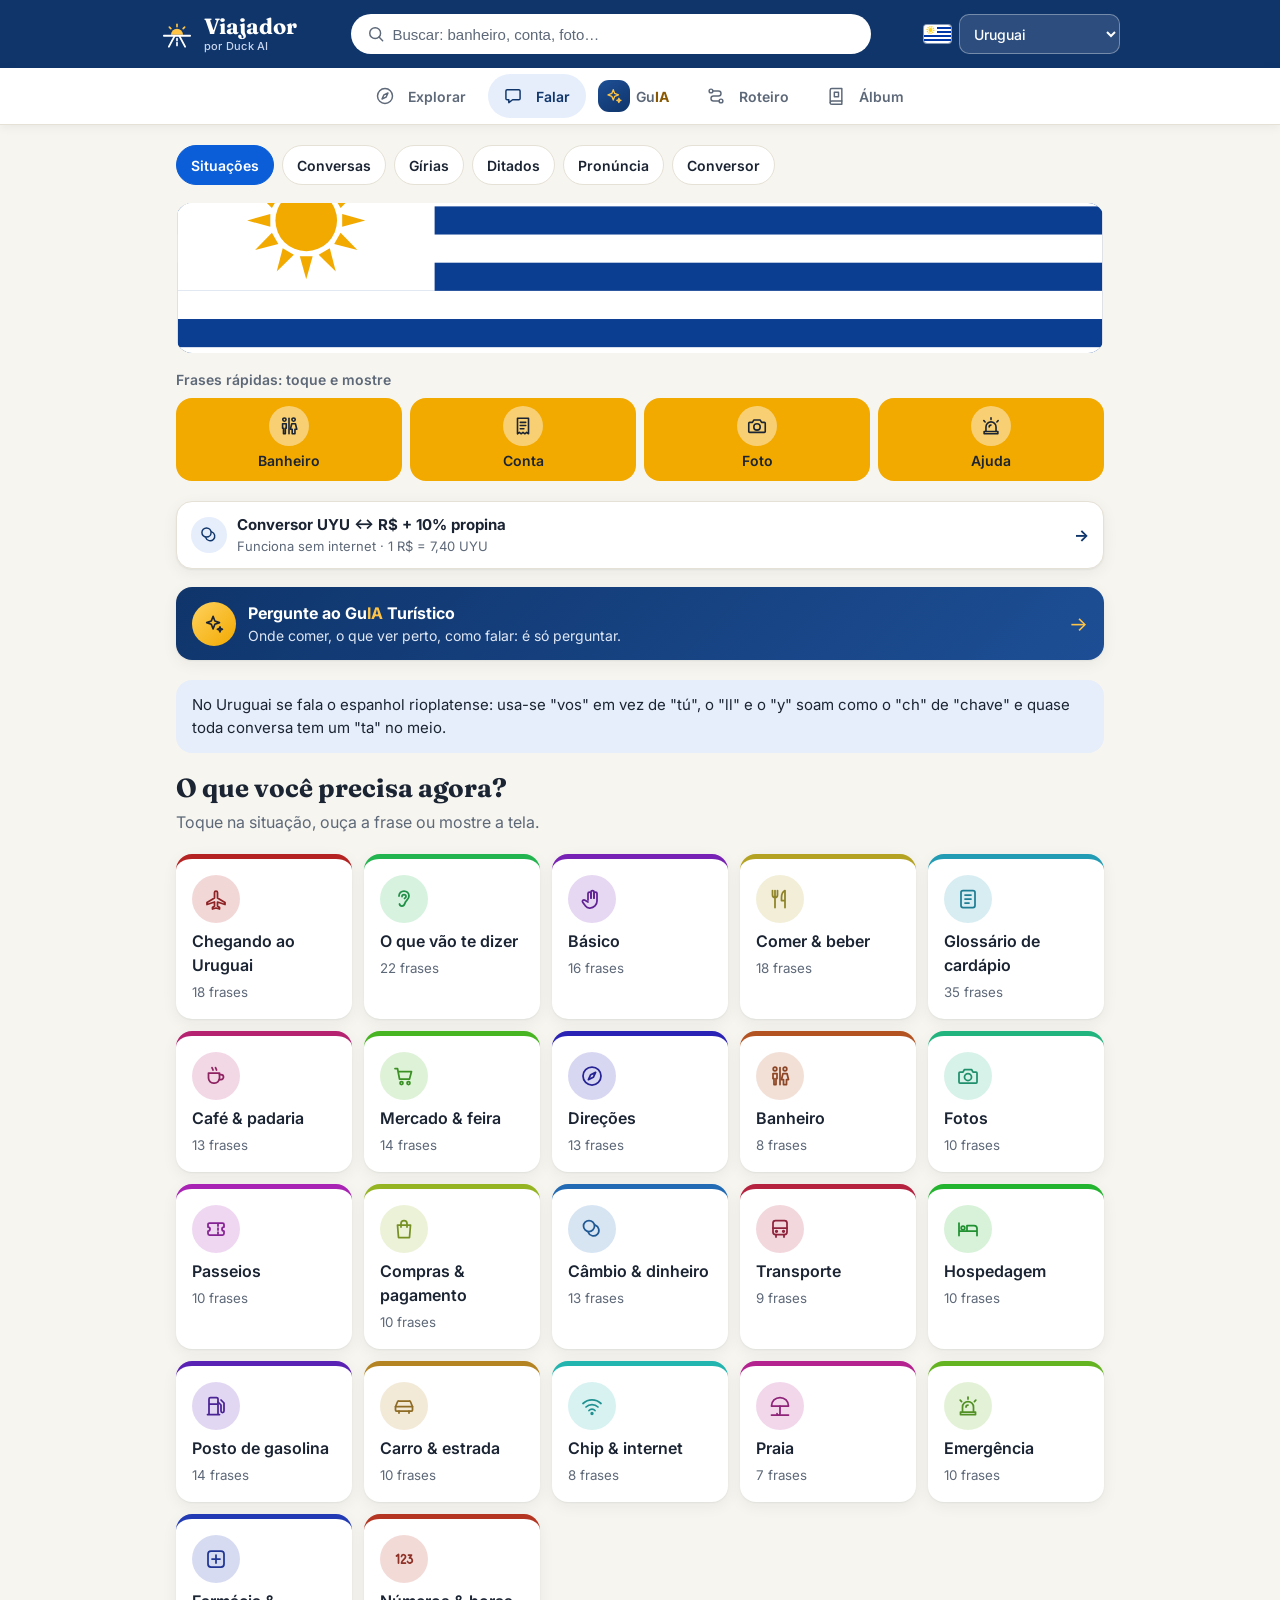
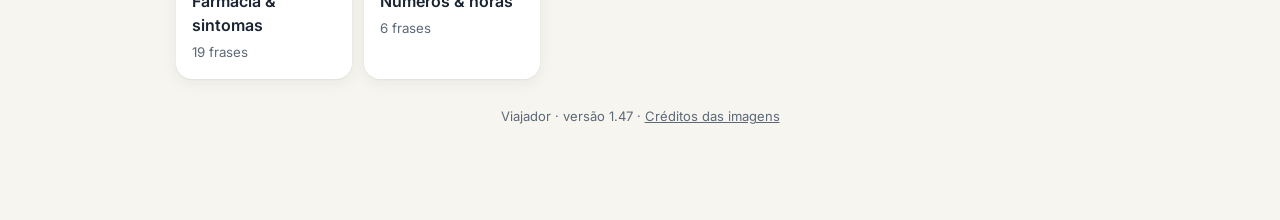
==== commit 13ae4410: "v1.47: Explorar foto-first, busca em pílula com lupa, Falar sem emoji e PC igual ao celular - Explor" ====
--- a/index.html
+++ b/index.html
@@ -33,6 +33,7 @@
       </a>
       <label class="busca">
         <span class="sr">Buscar frase</span>
+        <svg class="ico busca-lupa" viewBox="0 0 24 24" aria-hidden="true" focusable="false"><circle cx="11" cy="11" r="6.5"/><path d="m20 20-4.4-4.4"/></svg>
         <input id="busca" type="search" placeholder="Buscar: banheiro, conta, foto…" autocomplete="off">
       </label>
       <label class="pais">
@@ -70,6 +71,17 @@
     <p class="mostrar-acesa" id="mostrar-acesa" hidden><svg class="ico" viewBox="0 0 24 24" aria-hidden="true" focusable="false"><circle cx="12" cy="12" r="4"/><path d="M12 3v1.5M12 19.5V21M3 12h1.5M19.5 12H21M5.6 5.6l1.1 1.1M17.3 17.3l1.1 1.1M5.6 18.4l1.1-1.1M17.3 6.7l1.1-1.1"/></svg> Tela fica acesa</p>
   </div>
 
+  <!-- GPS do Explorar: só abre quando a permissão ainda não foi dada. -->
+  <dialog class="dialogo-gps" id="dialogo-gps" aria-labelledby="dialogo-gps-titulo">
+    <svg class="ico dialogo-gps-icone" viewBox="0 0 24 24" aria-hidden="true" focusable="false"><circle cx="12" cy="12" r="6.5"/><circle cx="12" cy="12" r="2"/><path d="M12 2.5v3M12 18.5v3M2.5 12h3M18.5 12h3"/></svg>
+    <h2 id="dialogo-gps-titulo">Ver o que dá pra ir a pé</h2>
+    <p>Sua localização fica só neste aparelho e serve para ordenar a lista pelo que está mais perto.</p>
+    <div class="dialogo-gps-botoes">
+      <button type="button" class="btn" id="gps-agora-nao">Agora não</button>
+      <button type="button" class="btn btn-ficha" id="gps-ativar">Ativar localização</button>
+    </div>
+  </dialog>
+
   <div class="aviso" id="aviso" role="status" aria-live="polite"></div>
 
   <!-- Ranking online. A chave publicável pode ficar aqui: as regras em supabase/ranking.sql protegem os dados. -->
--- a/styles.css
+++ b/styles.css
@@ -85,7 +85,7 @@
   position: sticky; top: 0; z-index: 10;
   background: var(--topo);
   color: #fff;
-  padding: 12px 16px 0;
+  padding: 12px 16px 12px;
   padding-top: max(12px, env(safe-area-inset-top));
 }
 .topo-linha { display: flex; flex-wrap: wrap; align-items: center; justify-content: space-between; column-gap: 16px; max-width: 760px; margin: 0 auto; }
@@ -106,14 +106,16 @@
   background: rgba(255, 255, 255, .12); color: #fff; cursor: pointer;
 }
 .pais option { background: #fff; color: #1b2433; }
-.busca { display: block; order: 3; flex: 1 0 100%; margin: 4px 0 0; }
+/* Busca em pílula com lupa à esquerda (protótipo v2). */
+.busca { position: relative; display: block; order: 3; flex: 1 0 100%; margin: 6px 0 0; }
+.busca-lupa { position: absolute; left: 15px; top: 50%; width: 19px; height: 19px; transform: translateY(-50%); color: #5d6878; pointer-events: none; }
 .busca input {
-  width: 100%; border: 0; border-radius: 12px;
-  padding: 12px 14px; font-size: 16px;
+  width: 100%; border: 0; border-radius: 999px;
+  padding: 12px 16px 12px 44px; font-size: 16px;
   background: #fff; color: #1b2433;
 }
 .busca input { min-height: 44px; }
-@media (min-width: 700px) { .busca input { min-height: 40px; height: 40px; padding: 8px 14px; font-size: 15px; } }
+@media (min-width: 700px) { .busca input { min-height: 40px; height: 40px; padding: 8px 16px 8px 42px; font-size: 15px; } }
 .busca input::placeholder { color: #5d6878; opacity: 1; }
 /* Cinco pilares. No PC, uma linha de abas no topo azul; no celular, barra clara embaixo com o GuIA elevado. */
 .abas { position: relative; display: flex; gap: 4px; max-width: 760px; margin: 8px auto 0; }
@@ -668,9 +670,10 @@
   font-size: 54px;
 }
 .fig-arte img { width: 100%; height: 100%; object-fit: cover; }
-.fig-faixa { display: grid; padding: 6px 6px 2px; border-radius: 0 0 6px 6px; background: var(--cor); color: #fff; text-align: center; }
+/* A cor da figurinha vem escurecida para o nome e a data em branco passarem do AA (4,5:1) em qualquer matiz. */
+.fig-faixa { display: grid; padding: 6px 6px 2px; border-radius: 0 0 6px 6px; background: color-mix(in srgb, var(--cor) 60%, #000); color: #fff; text-align: center; }
 .fig-faixa strong { font-size: 13px; line-height: 1.2; }
-.fig-faixa small { font-size: 10px; opacity: .85; }
+.fig-faixa small { font-size: 10px; }
 .fig-num {
   position: absolute; top: 10px; left: 10px; z-index: 2; padding: 1px 6px; border-radius: 4px;
   background: rgba(255, 255, 255, .92); color: #1b2433; font: 700 10px Inter, system-ui, sans-serif; letter-spacing: .04em;
@@ -742,7 +745,7 @@
 /* Chamada para o GuIA nas telas de uso na rua. */
 .chamada-guia {
   display: flex; align-items: center; gap: 12px; margin: 0 0 20px; padding: 14px 16px; border-radius: var(--raio);
-  background: linear-gradient(135deg, var(--topo), #2457b8); color: #fff; text-decoration: none; box-shadow: var(--sombra);
+  background: linear-gradient(135deg, var(--topo), #1d4e95); color: #fff; text-decoration: none; box-shadow: var(--sombra);
 }
 button.chamada-guia { width: 100%; border: 0; text-align: left; font: inherit; cursor: pointer; }
 .chamada-guia .chamada-icone {
@@ -750,9 +753,9 @@
   background: linear-gradient(135deg, #ffd25e, var(--sol)); font-size: 22px;
 }
 .chamada-guia strong { display: block; font-size: 16px; }
-.chamada-guia .ia { color: var(--sol); }
+.chamada-guia .ia { color: #ffc445; }
 .chamada-guia small { display: block; color: #dfe7f5; font-size: 14px; }
-.chamada-guia .chamada-seta { margin-left: auto; flex: none; font-size: 20px; color: var(--sol); }
+.chamada-guia .chamada-seta { margin-left: auto; flex: none; font-size: 20px; color: #ffc445; }
 .kicker { display: inline-flex; align-items: center; gap: 6px; margin: 0 0 6px; padding: 3px 10px; border-radius: 999px;
   background: var(--sol-claro); border: 1px solid var(--sol); font-size: 12px; font-weight: 700; letter-spacing: .04em; text-transform: uppercase; }
 
@@ -848,7 +851,7 @@
   background: linear-gradient(180deg, rgba(8, 14, 26, .08) 10%, rgba(8, 14, 26, .55) 48%, rgba(8, 14, 26, .9));
 }
 .destaque-texto { position: relative; z-index: 1; display: grid; gap: 6px; width: 100%; padding: 18px; text-shadow: 0 1px 3px rgba(0, 0, 0, .35); }
-.destaque-olho { margin: 0; font-size: 12px; font-weight: 700; letter-spacing: .08em; text-transform: uppercase; color: #ffd166; font-variant-numeric: tabular-nums; }
+.destaque-olho { justify-self: start; margin: 0; padding: 3px 10px; border-radius: 10px; background: rgba(8, 14, 26, .62); font-size: 12px; font-weight: 700; letter-spacing: .08em; text-transform: uppercase; color: #ffd166; font-variant-numeric: tabular-nums; }
 .destaque h2 { font-size: 28px; line-height: 1.1; }
 .destaque h2 a { text-decoration: none; }
 .destaque-resumo { margin: 0; max-width: 46ch; font-size: 15px; color: #e3eaf6; }
@@ -891,7 +894,7 @@
   position: absolute; top: 4px; right: 4px; display: grid; place-items: center; width: 44px; height: 44px; padding: 0;
   border: 0; border-radius: 50%; background: none; color: #fff; cursor: pointer;
 }
-.vitrine-quero::before { content: ""; position: absolute; inset: 6px; border-radius: 50%; background: rgba(10, 16, 28, .55); }
+.vitrine-quero::before { content: ""; position: absolute; inset: 6px; border-radius: 50%; background: rgba(10, 16, 28, .68); }
 .vitrine-quero .ico { position: relative; }
 .vitrine-quero.on { color: #1b2433; }
 .vitrine-quero.on::before { background: var(--sol); }
@@ -1068,7 +1071,7 @@
 .lugar-capa { position: relative; margin-bottom: 10px; border-radius: 12px; overflow: hidden; }
 .lugar-capa .lugar-foto { margin: 0; max-height: 220px; border-radius: 0; }
 .lugar-capa-acoes { position: absolute; right: 8px; bottom: 8px; display: flex; gap: 6px; }
-.btn-foto { padding: 4px 12px; border-color: rgba(255, 255, 255, .55); background: rgba(10, 16, 28, .62); color: #fff; font-weight: 600; backdrop-filter: blur(4px); }
+.btn-foto { padding: 4px 12px; border-color: rgba(255, 255, 255, .55); background: rgba(10, 16, 28, .8); color: #fff; font-weight: 600; backdrop-filter: blur(4px); }
 .btn-foto:hover { background: rgba(10, 16, 28, .78); }
 .btn-foto.on { background: var(--sol); border-color: var(--sol); color: #1b2433; }
 .btn-foto.on-verde { background: #1e7a4c; border-color: #1e7a4c; color: #fff; }
@@ -1101,6 +1104,10 @@
 .chat-avatar .ico { width: 18px; height: 18px; }
 .chat-avatar.grande { width: 48px; height: 48px; border-radius: 16px; }
 .chat-avatar.grande .ico { width: 26px; height: 26px; }
+.selo-pro-info { position: relative; }
+.selo-pro-info summary { list-style: none; cursor: pointer; min-height: 32px; display: inline-flex; align-items: center; }
+.selo-pro-info summary::-webkit-details-marker { display: none; }
+.selo-pro-info p { position: absolute; right: 0; top: calc(100% + 6px); z-index: 5; width: min(280px, 80vw); margin: 0; padding: 10px 12px; border-radius: 12px; border: 1px solid #3a3220; background: #0e131e; color: #eef1f6; font-size: 14px; line-height: 1.4; box-shadow: 0 8px 24px rgba(0, 0, 0, .35); }
 .selo-pro { padding: 3px 9px; border-radius: 999px; border: 1px solid #3a3220; background: #0e131e; color: #ffc445; font-size: 11px; font-weight: 700; letter-spacing: .05em; text-transform: uppercase; white-space: nowrap; }
 .chat { gap: 12px; }
 .chat-linha { display: flex; align-items: flex-end; gap: 8px; }
@@ -1163,3 +1170,66 @@
 .atalho-moeda .atalho-icone { flex: none; display: grid; place-items: center; width: 36px; height: 36px; border-radius: 50%; background: var(--celeste-claro); color: var(--celeste); }
 .mostrar-btn .ico { width: 24px; height: 24px; }
 .mostrar-acesa .ico { width: 16px; height: 16px; vertical-align: -3px; }
+
+/* v1.47 · PC com a linguagem do celular: topo azul só com marca, busca e país; faixa clara com os 5 pilares
+   (mesma superfície da barra do celular), ativo em pílula azul-clara e GuIA com o quadrado azul e ícone dourado. */
+@media (min-width: 700px) {
+  .abas {
+    max-width: none; margin: 12px -16px -12px; padding: 6px 16px; justify-content: center; gap: 6px;
+    background: var(--cartao); border-bottom: 1px solid var(--linha); box-shadow: 0 2px 10px rgba(10, 20, 40, .06);
+  }
+  .abas > a { min-height: 44px; padding: 0 16px 0 8px; gap: 6px; border: 0; border-radius: 999px; color: var(--suave); font-weight: 600; }
+  .abas > a .aba-icone { width: 34px; height: 30px; border-radius: 999px; }
+  .abas > a:hover { color: var(--texto); background: var(--fundo); }
+  .abas > a.ativa { color: var(--celeste); background: var(--celeste-claro); }
+  .abas .ico { width: 20px; height: 20px; }
+  .abas .ia { color: var(--sol-texto); }
+  .abas > a.aba-ia { align-self: auto; min-height: 44px; margin: 0; padding: 0 16px 0 6px; background: none; box-shadow: none; color: var(--suave); }
+  .abas > a.aba-ia .aba-icone { width: 32px; height: 32px; border-radius: 11px; color: #ffc445; background: linear-gradient(150deg, #1d4e95, #0f356b); }
+  .abas > a.aba-ia .ico { width: 18px; height: 18px; }
+  .abas > a.aba-ia:hover { background: var(--fundo); }
+  .abas > a.aba-ia.ativa { color: var(--celeste); background: var(--celeste-claro); box-shadow: none; }
+  .abas > a.aba-ia.ativa .aba-icone { box-shadow: 0 0 0 2px var(--cartao), 0 0 0 4px var(--sol); }
+  .abas :focus-visible { outline-color: var(--foco); outline-offset: 2px; }
+}
+
+/* Explorar foto-first: pílula de GPS na mesma linha dos chips de cidade, sem card grande antes da foto. */
+.explorar-linha { display: flex; gap: 8px; align-items: center; margin: 0 0 14px; }
+.explorar-linha .filtros { flex: 1; min-width: 0; margin: 0; }
+.btn-gps-pilula { flex: none; gap: 6px; font-weight: 600; background: var(--cartao); }
+.btn-gps-pilula .ico { color: var(--celeste); }
+.btn-gps-pilula.ligado { border-color: var(--verde); color: var(--verde); }
+.btn-gps-pilula .gps-ponto { margin: 0 2px; }
+.explorar-estado { margin: -6px 0 12px; font-size: 13px; color: var(--suave); }
+.explorar-album { margin: -18px 0 24px; font-size: 14px; color: var(--suave); }
+@media (max-width: 699px) {
+  .explorar-linha { margin: 0 -16px 14px; padding-left: 16px; }
+  .explorar-linha .filtros.rolar { margin: 0; padding: 2px 16px 2px 0; }
+  .explorar-linha + .destaque, .explorar-estado + .destaque { margin-top: 0; }
+  .destaque { min-height: 300px; }
+}
+
+/* Diálogo leve do GPS. */
+.dialogo-gps {
+  width: min(92vw, 380px); padding: 22px 20px 18px; border: 0; border-radius: 20px;
+  background: var(--cartao); color: var(--texto); box-shadow: 0 20px 60px rgba(10, 20, 40, .35); text-align: center;
+}
+.dialogo-gps::backdrop { background: rgba(8, 14, 26, .55); }
+.dialogo-gps-icone { width: 40px; height: 40px; padding: 8px; border-radius: 50%; color: var(--celeste); background: var(--celeste-claro); box-sizing: content-box; }
+.dialogo-gps h2 { margin: 12px 0 6px; font-size: 20px; }
+.dialogo-gps p { margin: 0 0 18px; color: var(--suave); }
+.dialogo-gps-botoes { display: flex; gap: 8px; justify-content: center; flex-wrap: wrap; }
+.dialogo-gps-botoes .btn { flex: 1 1 140px; justify-content: center; }
+
+/* Falar sem emoji: ícone de traço dentro do círculo suave dos cards, das frases rápidas e dos títulos. */
+.categoria .cat-icone, .rapida .cat-icone, .titulo-icone {
+  display: inline-grid; place-items: center; width: 48px; height: 48px; border-radius: 50%; flex: none;
+  color: color-mix(in srgb, var(--cor, var(--celeste)) 75%, var(--texto)); background: color-mix(in srgb, var(--cor, var(--sol)) 18%, transparent);
+}
+.categoria .cat-icone .ico, .titulo-icone .ico { width: 24px; height: 24px; }
+.rapida .cat-icone { width: 40px; height: 40px; margin: 0 auto 2px; color: #1b2433; background: rgba(255, 255, 255, .45); }
+.rapida .cat-icone .ico { width: 22px; height: 22px; }
+.titulo-com-icone { display: flex; align-items: center; gap: 12px; }
+.titulo-com-icone .titulo-icone { width: 44px; height: 44px; --cor: var(--celeste); }
+.falso-aviso .ico { width: 16px; height: 16px; margin-right: 4px; vertical-align: -3px; }
+@media (min-width: 700px) { .explorar-linha { align-items: flex-start; } }
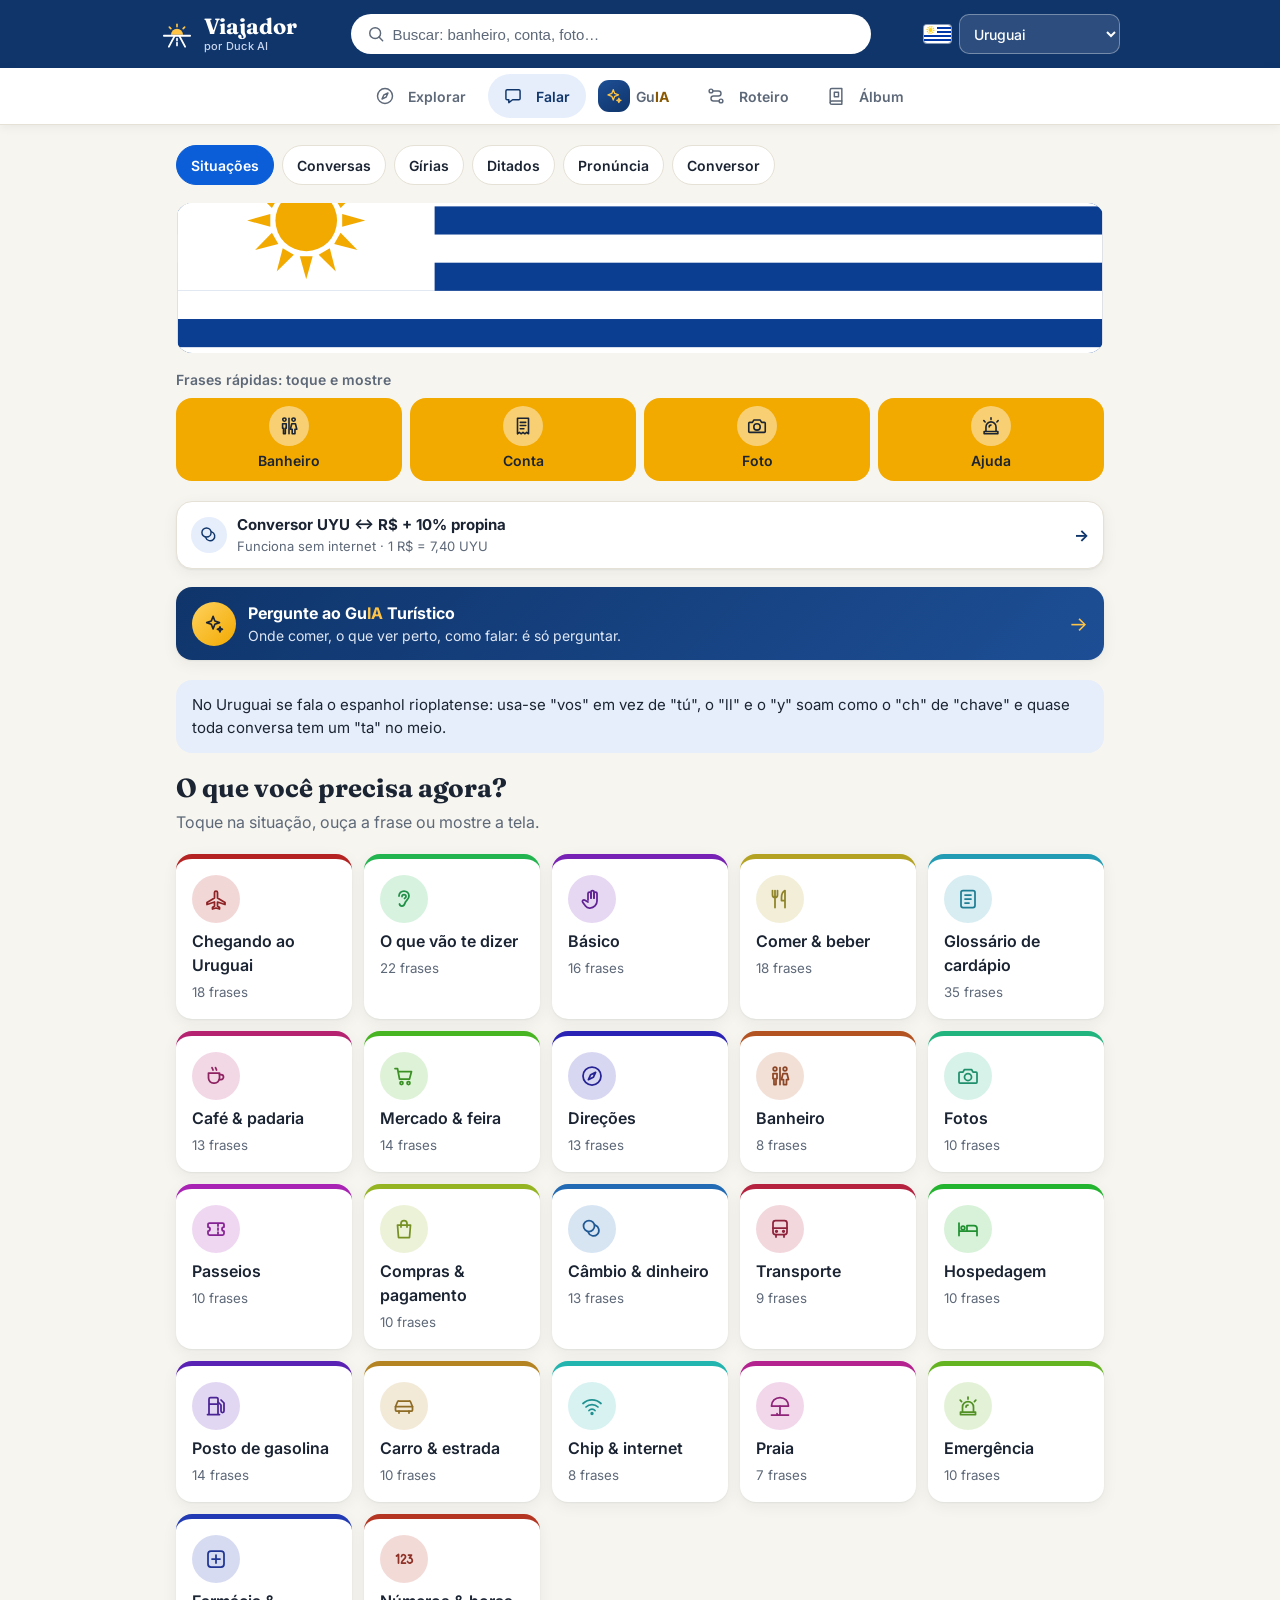
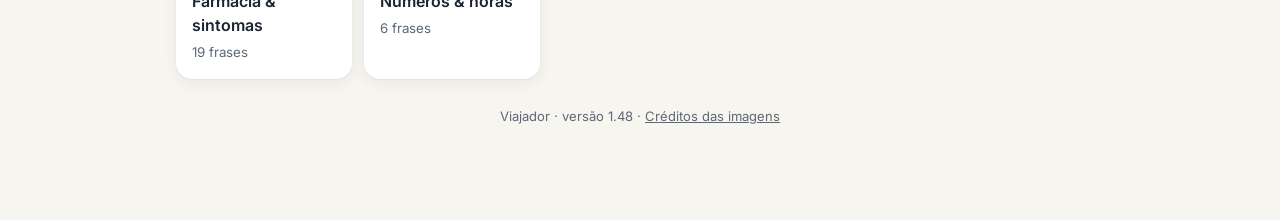
==== commit ec56d569: "v1.48: loading com o Duck procurando a próxima viagem no mapa - Assets leves, sem áudio, recorte qua" ====
--- a/index.html
+++ b/index.html
@@ -19,6 +19,28 @@
   <link rel="stylesheet" href="styles.css">
 </head>
 <body>
+  <!-- Abertura com o Duck enquanto os dados do destino carregam; o app.js tira com transição quando a tela está pronta. -->
+  <div class="abertura" id="abertura" role="status">
+    <div class="duck-loading">
+      <div class="duck-quadro">
+        <video autoplay loop muted playsinline disablepictureinpicture poster="img/duck-loading.webp" aria-hidden="true">
+          <source src="img/duck-loading.webm" type="video/webm">
+          <source src="img/duck-loading.mp4" type="video/mp4">
+        </video>
+        <img class="duck-img" src="img/duck-loading.webp" alt="" aria-hidden="true">
+      </div>
+      <p>Preparando o mapa da viagem…</p>
+    </div>
+  </div>
+  <script>
+    // Sem movimento: fica só a imagem. Segurança: se o app não abrir, a abertura some sozinha em 8 s.
+    (function () {
+      var a = document.getElementById("abertura");
+      if (!a) return;
+      if (window.matchMedia && matchMedia("(prefers-reduced-motion: reduce)").matches) { var v = a.querySelector("video"); if (v) v.remove(); }
+      setTimeout(function () { a.classList.add("saindo"); }, 8000);
+    })();
+  </script>
   <a class="pular" href="#conteudo" id="pular">Pular para o conteúdo</a>
   <header class="topo" id="topo">
     <div class="topo-linha">
--- a/styles.css
+++ b/styles.css
@@ -1233,3 +1233,24 @@
 .titulo-com-icone .titulo-icone { width: 44px; height: 44px; --cor: var(--celeste); }
 .falso-aviso .ico { width: 16px; height: 16px; margin-right: 4px; vertical-align: -3px; }
 @media (min-width: 700px) { .explorar-linha { align-items: flex-start; } }
+
+/* Loading com o Duck: abertura em tela cheia e versão compacta (GuIA). Quadro quadrado e arredondado. */
+.abertura {
+  position: fixed; inset: 0; z-index: 50; display: grid; place-items: center;
+  padding: max(24px, env(safe-area-inset-top)) 24px max(24px, env(safe-area-inset-bottom));
+  background: var(--fundo); transition: opacity .35s ease, visibility .35s;
+}
+.abertura.saindo { opacity: 0; visibility: hidden; pointer-events: none; }
+.duck-loading { display: grid; justify-items: center; gap: 14px; text-align: center; }
+.duck-quadro {
+  width: clamp(160px, 46vw, 200px); aspect-ratio: 1 / 1; border-radius: 20px; overflow: hidden;
+  background: #f3eee4; box-shadow: 0 10px 30px rgba(10, 20, 40, .14), 0 0 0 1px var(--linha);
+}
+.duck-quadro video, .duck-quadro img { display: block; width: 100%; height: 100%; object-fit: cover; }
+/* A imagem só aparece quando não há vídeo (movimento reduzido). */
+.duck-quadro video + .duck-img { display: none; }
+.duck-loading p { margin: 0; font-size: 16px; font-weight: 600; color: var(--texto); }
+.duck-loading.compacto { grid-auto-flow: column; justify-content: start; align-items: center; gap: 12px; text-align: left; }
+.duck-loading.compacto .duck-quadro { width: 72px; border-radius: 16px; }
+.duck-loading.compacto p { font-size: 14px; color: var(--suave); }
+@media (prefers-reduced-motion: reduce) { .abertura { transition: none; } }
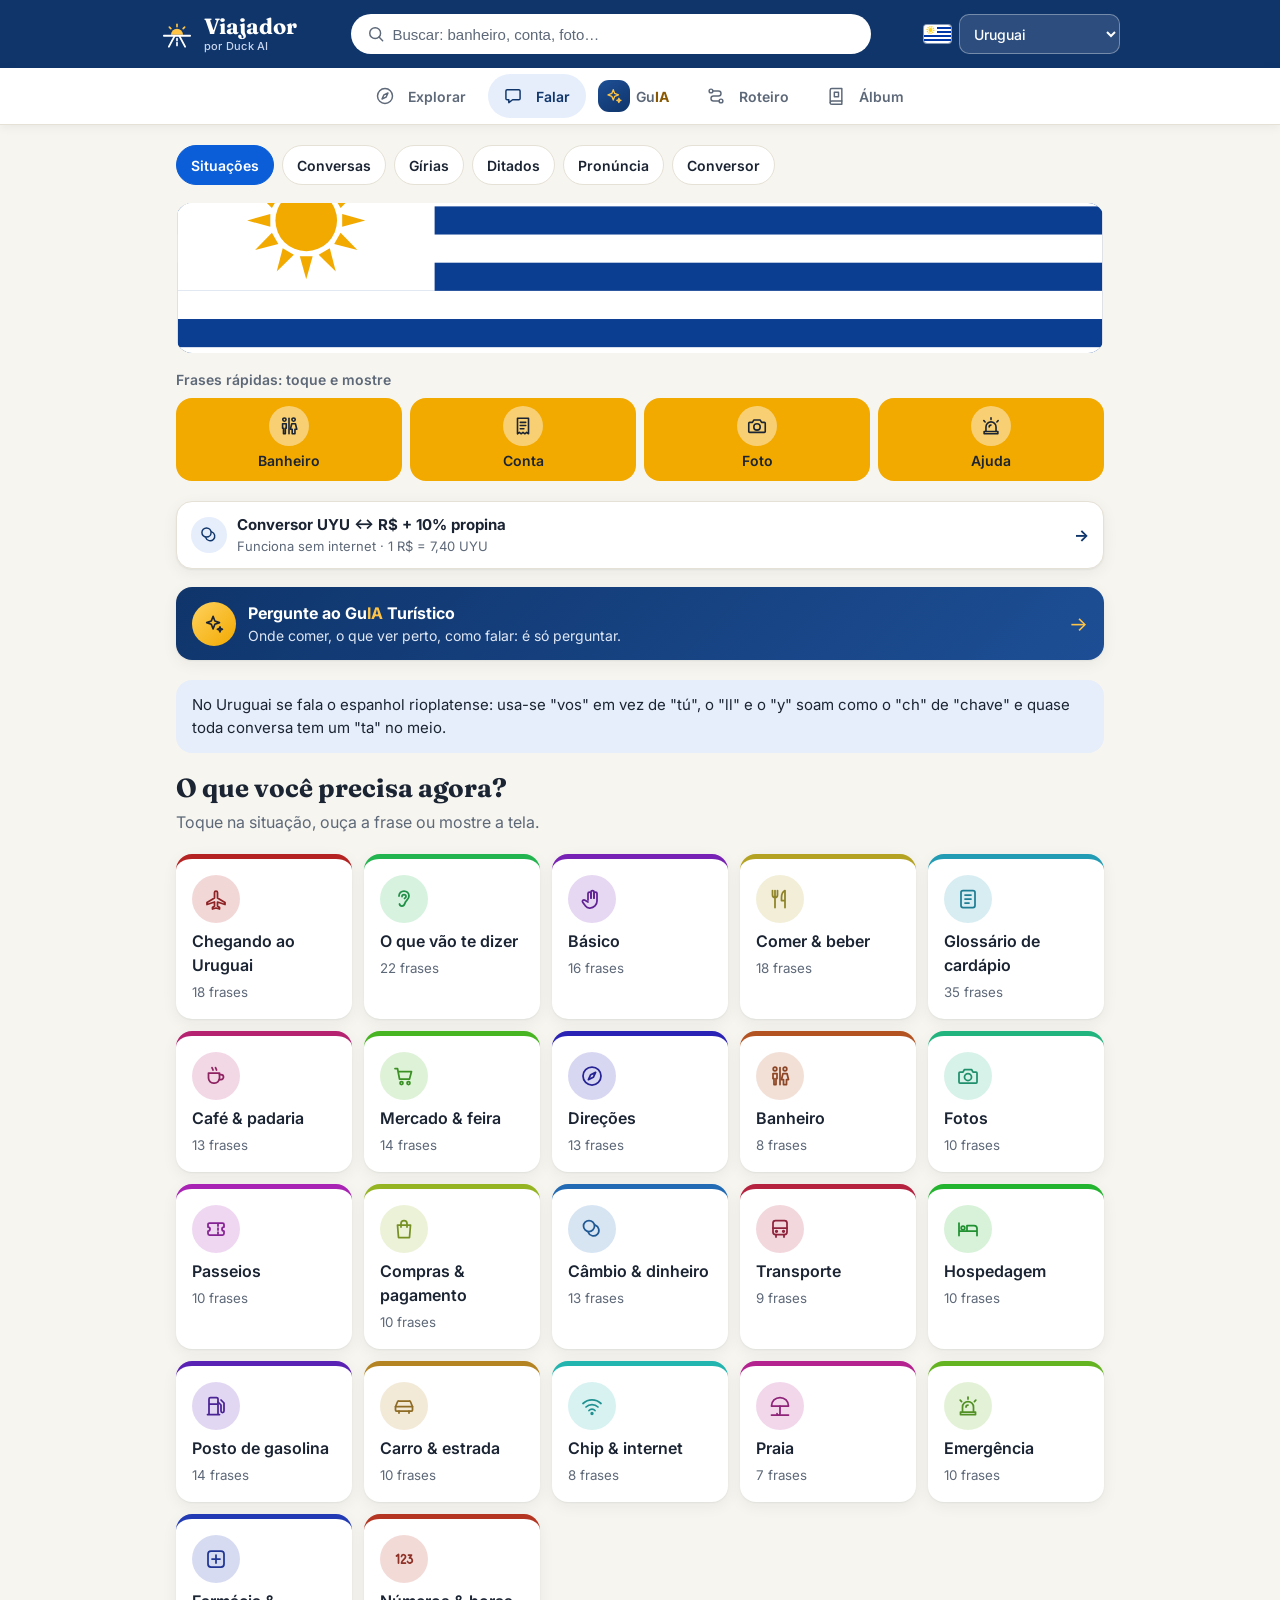
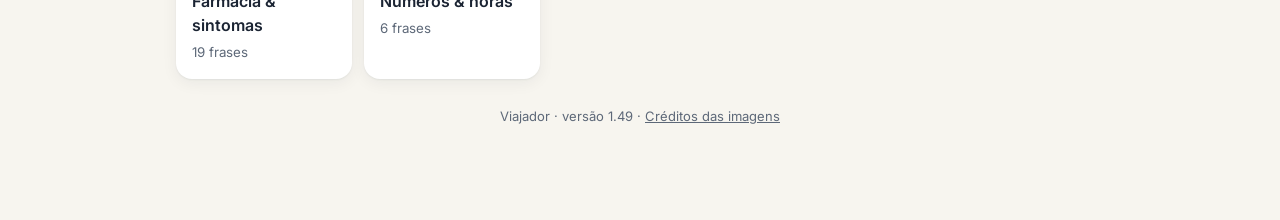
==== commit 53b11617: "v1.49: Duck parado no loading pequeno e pôster sem salto na abertura - GuIA: o loading compacto usa " ====
--- a/index.html
+++ b/index.html
@@ -23,7 +23,7 @@
   <div class="abertura" id="abertura" role="status">
     <div class="duck-loading">
       <div class="duck-quadro">
-        <video autoplay loop muted playsinline disablepictureinpicture poster="img/duck-loading.webp" aria-hidden="true">
+        <video autoplay loop muted playsinline disablepictureinpicture poster="img/duck-loading-poster.webp" aria-hidden="true">
           <source src="img/duck-loading.webm" type="video/webm">
           <source src="img/duck-loading.mp4" type="video/mp4">
         </video>
